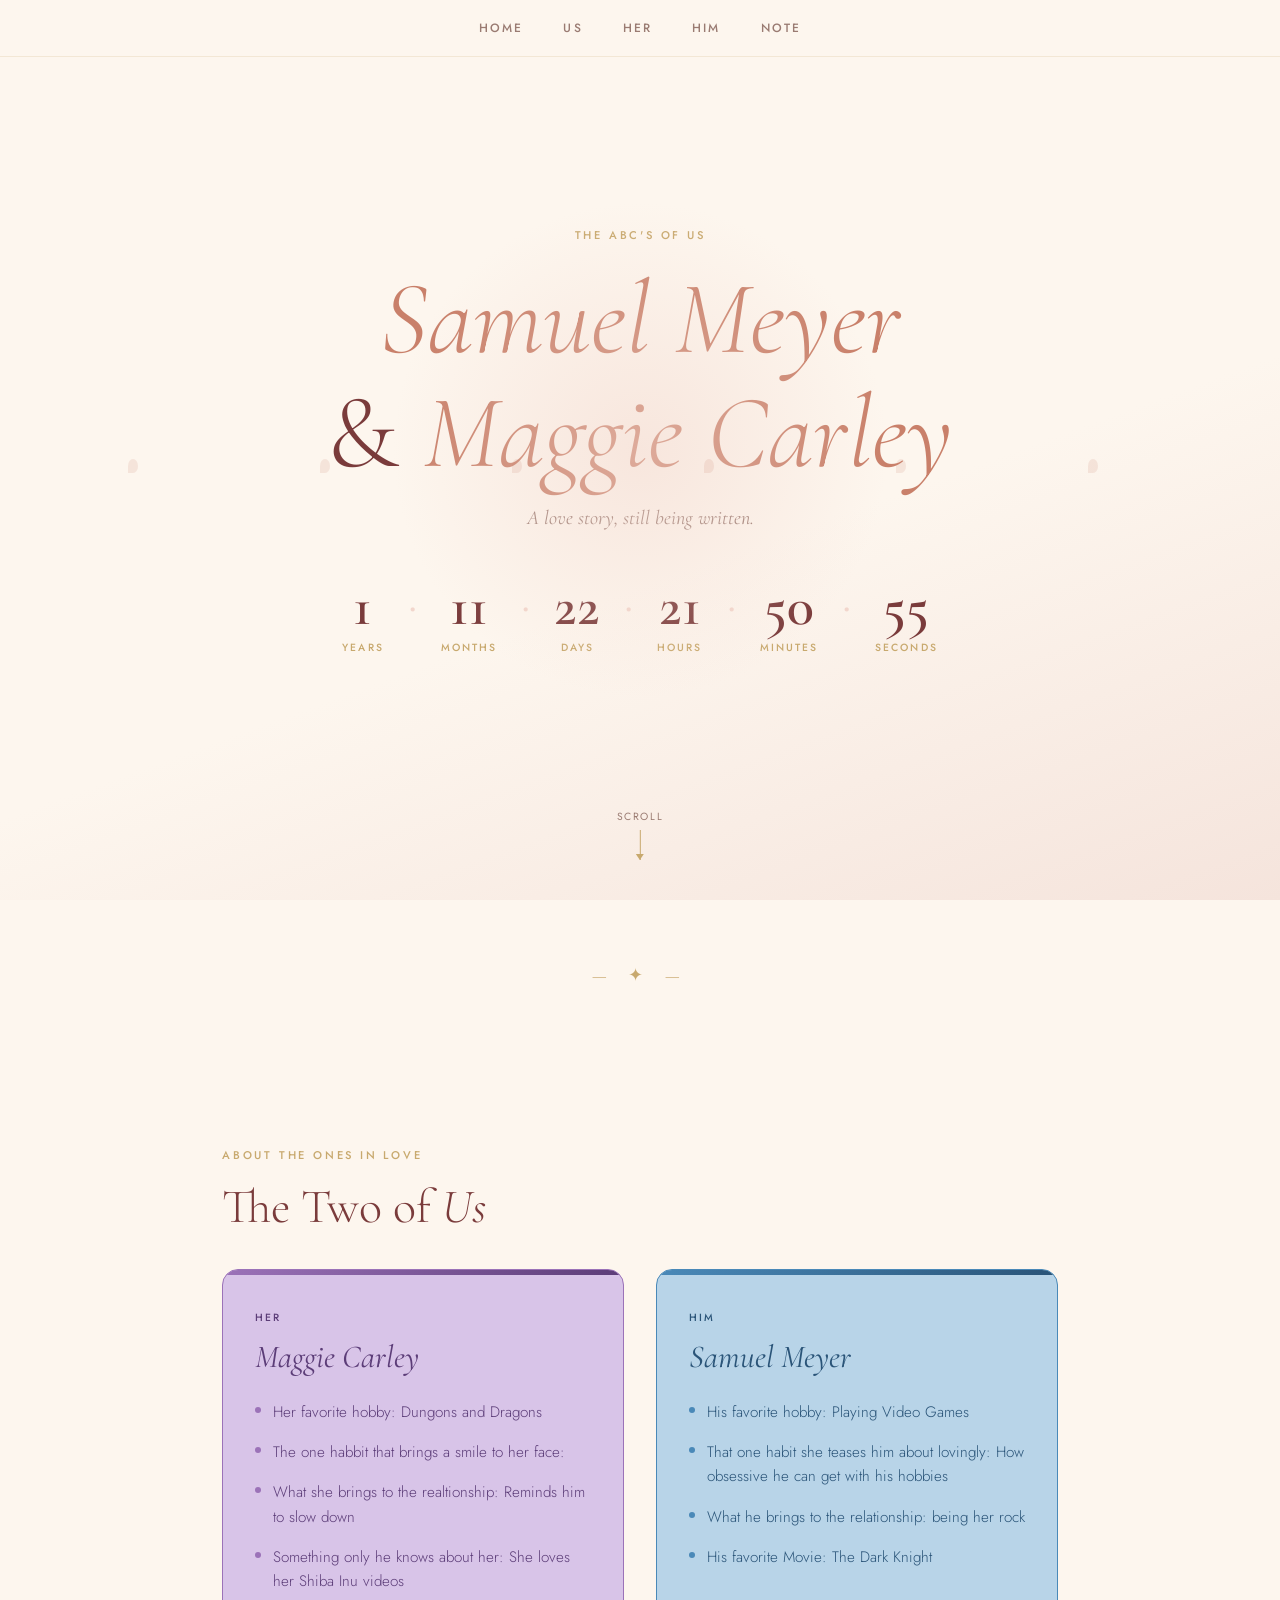
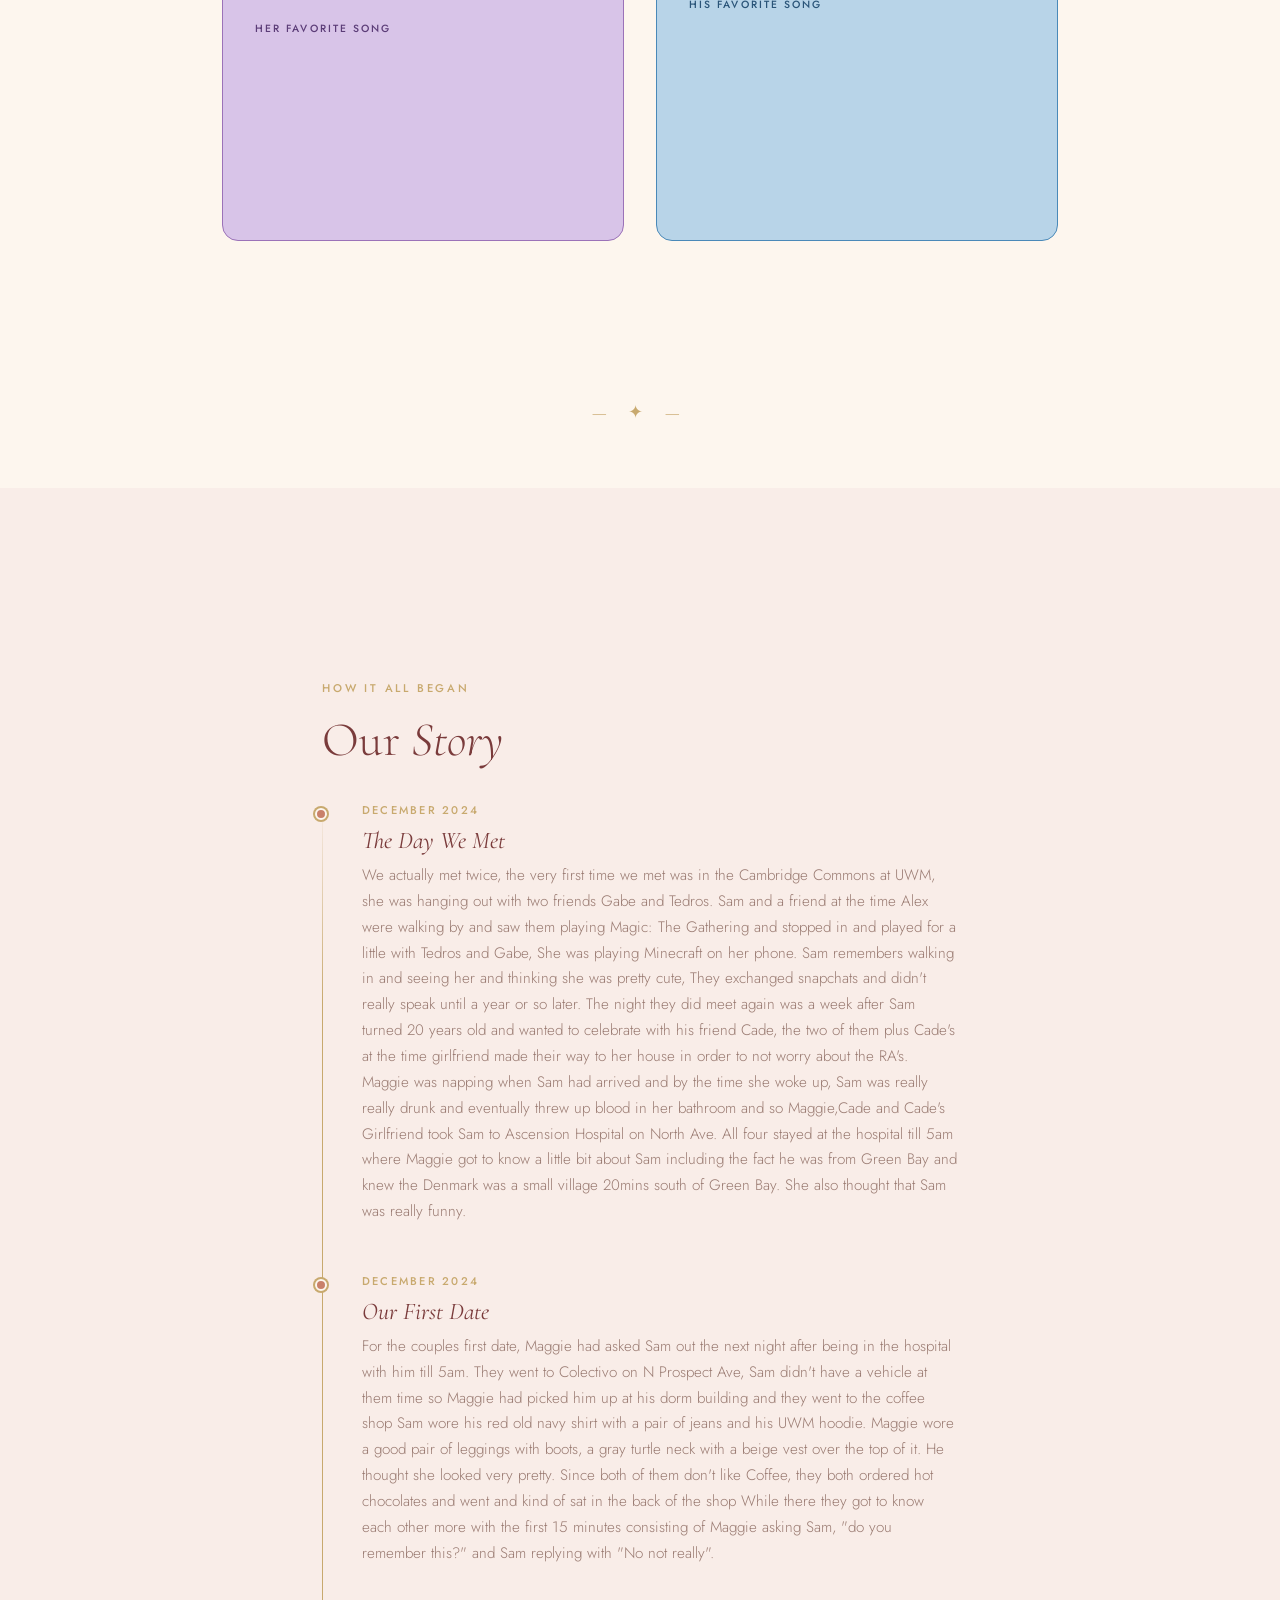
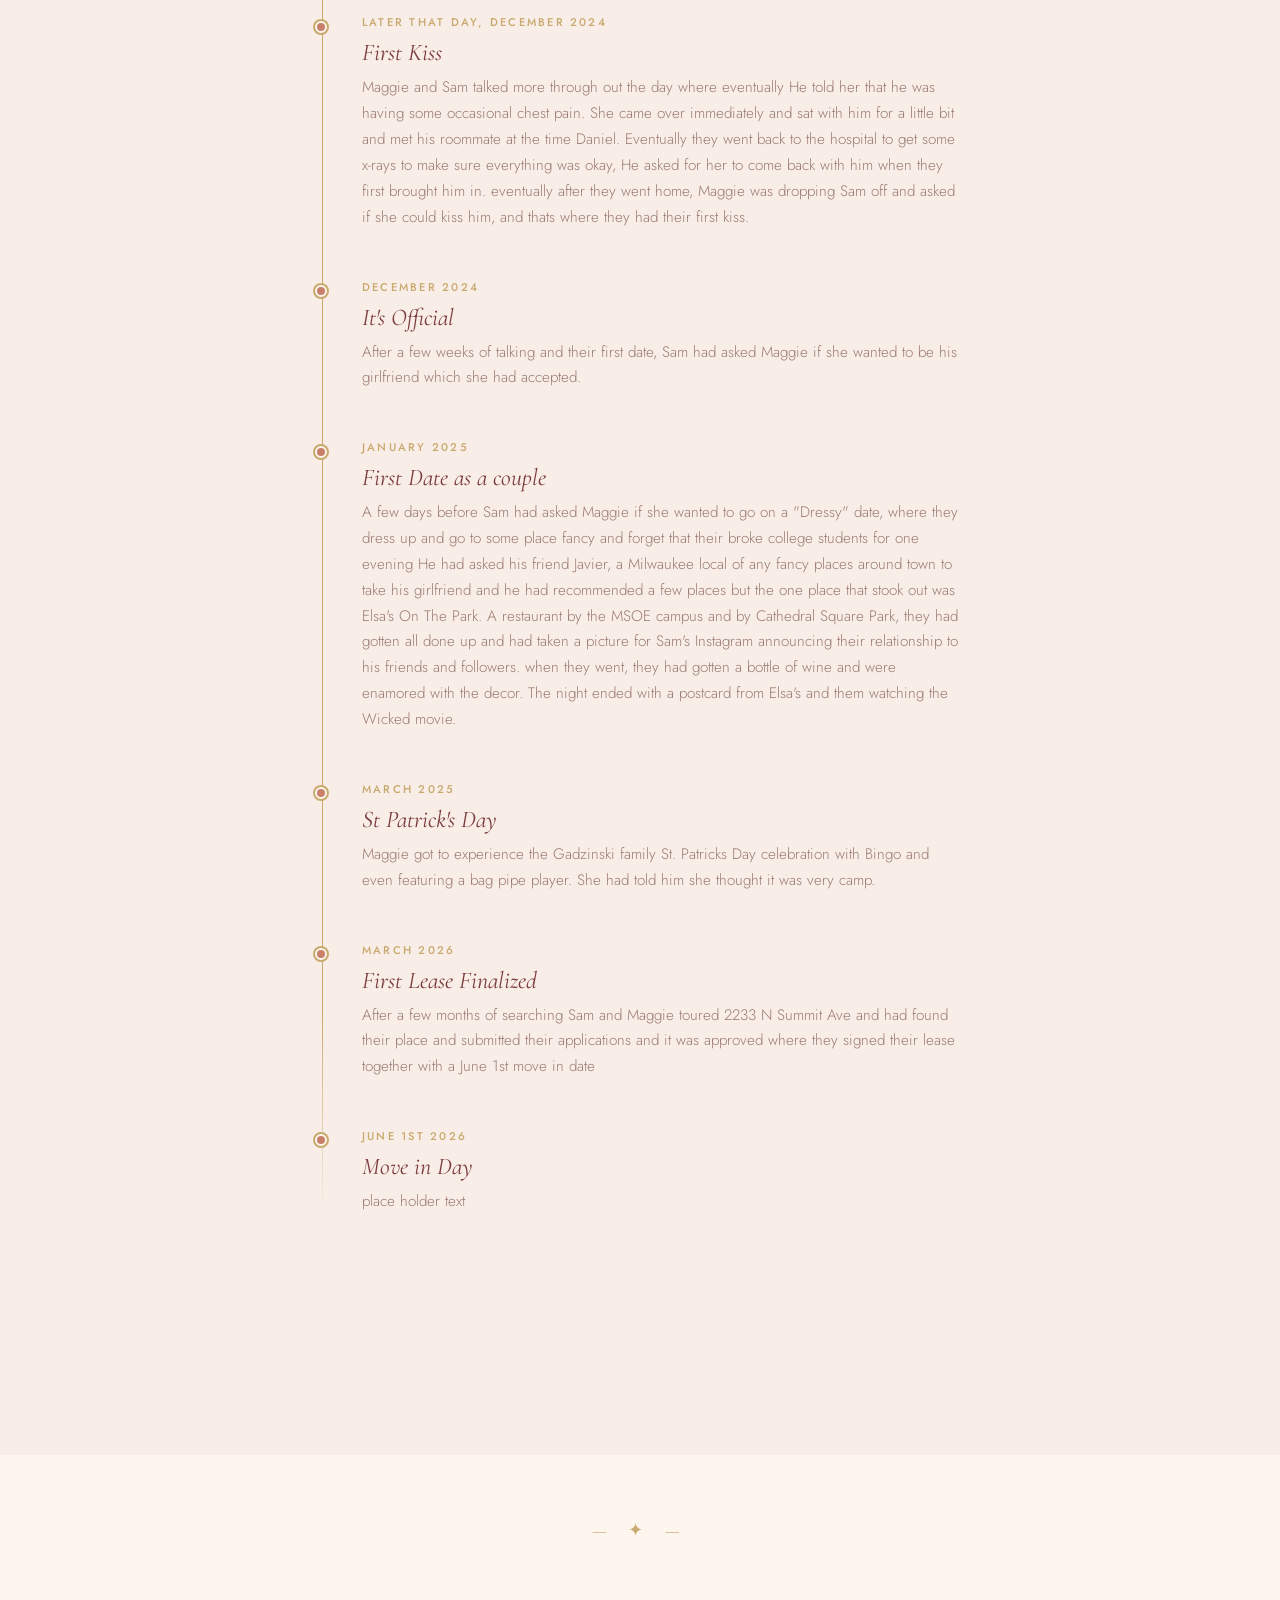
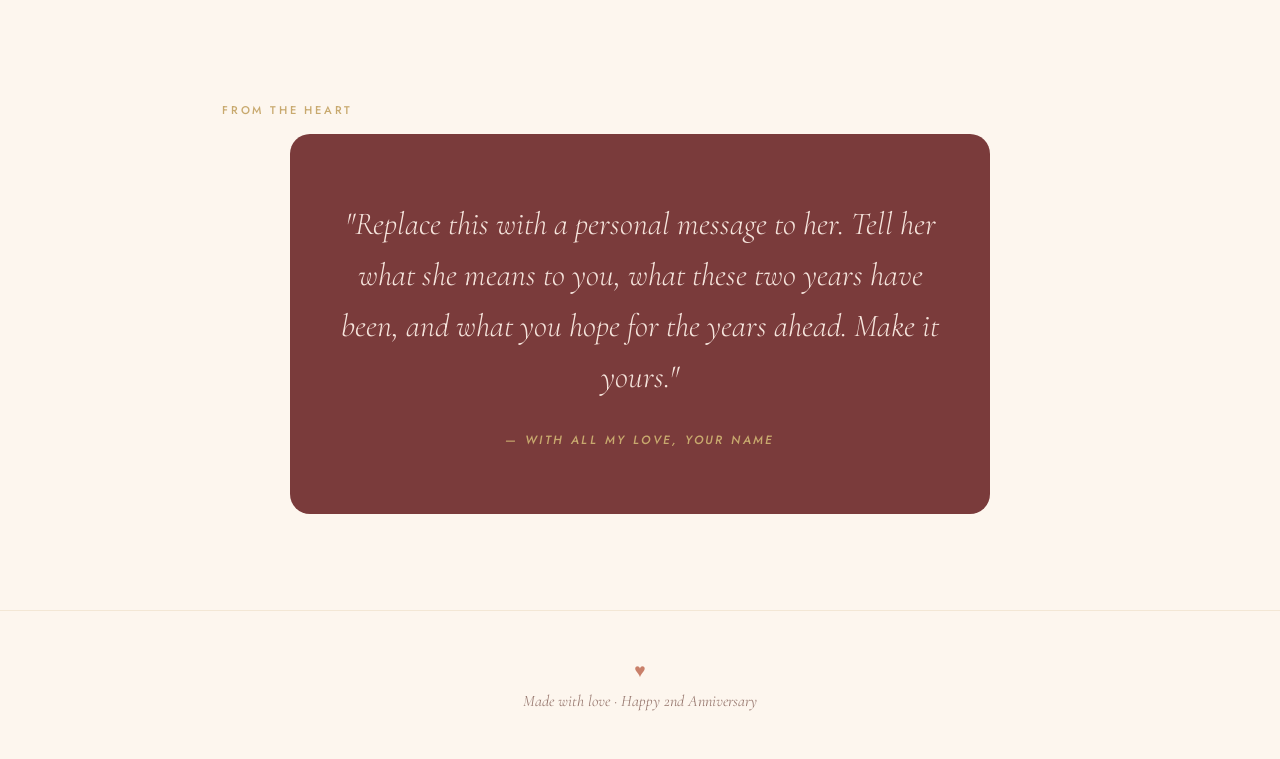
==== index.html @ ec00171c "added more detail but changed a few things" ====
<!DOCTYPE html>
<html lang="en">
    <head>
        <meta charset="UTF-8">
        <meta name="viewport" content="width=device-width, initial-scale=1.0">
        <title>Our Story</title>
        <link href="https://fonts.googleapis.com/css2?family=Cormorant+Garamond:ital,wght@0,300;0,400;0,600;1,300;1,400&family=Jost:wght@300;400;500&display=swap" rel="stylesheet">
        <link rel="stylesheet" href="anniversary.css">
    </head>
    <body>

        <nav>
            <a href="#home">Home</a>
            <a href="#us">Us</a>
            <a href="#hers">Her</a>
            <a href="#his">Him</a>
            <a href="#note">Note</a>
        </nav>


        <div class="hero" id="home">
            <div class="petal" style="left:10%; animation-duration:8s;  animation-delay:0s;"></div>
            <div class="petal" style="left:25%; animation-duration:11s; animation-delay:2s;"></div>
            <div class="petal" style="left:55%; animation-duration:9s;  animation-delay:1s;"></div>
            <div class="petal" style="left:70%; animation-duration:13s; animation-delay:4s;"></div>
            <div class="petal" style="left:85%; animation-duration:10s; animation-delay:3s;"></div>
            <div class="petal" style="left:40%; animation-duration:7s;  animation-delay:5s;"></div>

            <p class="hero-eyebrow">The ABC's of us</p>
            <h1><em>Samuel Meyer</em><br>&amp; <em>Maggie Carley</em></h1>
            <p class="hero-subtitle">A love story, still being written.</p>

            <div class="timer-wrap">
                <div class="timer-unit">
                  <span class="timer-num" id="t-years">0</span>
                  <span class="timer-label">Years</span>
                </div>
                <span class="timer-sep">·</span>
                <div class="timer-unit">
                  <span class="timer-num" id="t-months">0</span>
                  <span class="timer-label">Months</span>
                </div>
                <span class="timer-sep">·</span>
                <div class="timer-unit">
                  <span class="timer-num" id="t-days">0</span>
                  <span class="timer-label">Days</span>
                </div>
                <span class="timer-sep">·</span>
                <div class="timer-unit">
                  <span class="timer-num" id="t-hours">0</span>
                  <span class="timer-label">Hours</span>
                </div>
                <span class="timer-sep">·</span>
                <div class="timer-unit">
                  <span class="timer-num" id="t-mins">0</span>
                  <span class="timer-label">Minutes</span>
                </div>
                <span class="timer-sep">·</span>
                <div class="timer-unit">
                  <span class="timer-num" id="t-secs">0</span>
                  <span class="timer-label">Seconds</span>
                </div>
              </div>
           
              <div class="scroll-hint">
                <span>Scroll</span>
                <div class="scroll-arrow"></div>
              </div>
            </div>

            <div class="section-divider"></div>

        </div>


        <section id="about">
            <p class="section-label">About the ones in love</p>
            <h2 class="section-title">The Two of <em>Us</em></h2>
            <div class="about-grid">
 
                <div class="about-card hers">
                    <p class="card-tag">Her</p>
                    <p class="card-name">Maggie Carley</p>
                    <div class="card-fact"><div class="fact-dot"></div><p>Her favorite hobby: Dungons and Dragons </p></div>
                    <div class="card-fact"><div class="fact-dot"></div><p>The one habbit that brings a smile to her face:</p></div>
                    <div class="card-fact"><div class="fact-dot"></div><p>What she brings to the realtionship: Reminds him to slow down</p></div>
                    <div class="card-fact"><div class="fact-dot"></div><p>Something only he knows about her: She loves her Shiba Inu videos</p></div>
                    <p class="song-label">Her Favorite Song</p>
                    <div class="song-embed">
                      <iframe
                        allow="autoplay *; encrypted-media *; fullscreen *; clipboard-write"
                        frameborder="0"
                        height="152"
                        sandbox="allow-forms allow-popups allow-same-origin allow-scripts allow-storage-access-by-user-activation allow-top-navigation-by-user-activation"
                        src="https://embed.music.apple.com/us/song/cowboy-take-me-away/309893741">
                      </iframe>
                    </div>
                  </div>
             
                  <div class="about-card his">
                    <p class="card-tag">Him</p>
                    <p class="card-name">Samuel Meyer</p>
                    <div class="card-fact"><div class="fact-dot"></div><p>His favorite hobby: Playing Video Games</p></div>
                    <div class="card-fact"><div class="fact-dot"></div><p>That one habit she teases him about lovingly: How obsessive he can get with his hobbies</p></div>
                    <div class="card-fact"><div class="fact-dot"></div><p>What he brings to the relationship: being her rock</p></div>
                    <div class="card-fact"><div class="fact-dot"></div><p>His favorite Movie: The Dark Knight</p></div>
                    <p class="song-label">His Favorite Song</p>
                    <div class="song-embed">
                      <iframe
                        allow="autoplay *; encrypted-media *; fullscreen *; clipboard-write"
                        frameborder="0"
                        height="152"
                        sandbox="allow-forms allow-popups allow-same-origin allow-scripts allow-storage-access-by-user-activation allow-top-navigation-by-user-activation"
                        src="https://embed.music.apple.com/us/album/apple-pie/1440892377?i=1456177240&theme=auto">
                      </iframe>
                    </div>
                  </div>
        </section>

        <div class="section-divider"></div>


        <div class="alt-bg" id="us">
            <section style="max-width:700px;">
              <p class="section-label">How it all began</p>
              <h2 class="section-title">Our <em>Story</em></h2>
         
              <div class="timeline">
         
                <div class="timeline-item">
                  <div class="timeline-dot"></div>
                  <p class="timeline-date">December 2024</p>
                  <h3 class="timeline-heading">The Day We Met</h3>
                  <p class="timeline-body">We actually met twice, the very first time we met was in the Cambridge Commons at UWM, she was hanging out with two friends Gabe and Tedros. Sam and a friend at the time Alex
                    were walking by and saw them playing Magic: The Gathering and stopped in and played for a little with Tedros and Gabe, She was playing Minecraft on her phone. Sam remembers walking in and seeing her and thinking she was pretty cute,
                    They exchanged snapchats and didn't really speak until a year or so later. The night they did meet again was a week after Sam turned 20 years old and wanted to celebrate with his friend Cade, the two of them plus Cade's at the time girlfriend
                    made their way to her house in order to not worry about the RA's. Maggie was napping when Sam had arrived and by the time she woke up, Sam was really really drunk and eventually threw up blood in her bathroom and so Maggie,Cade and Cade's Girlfriend 
                    took Sam to Ascension Hospital on North Ave. All four stayed at the hospital till 5am where Maggie got to know a little bit about Sam including the fact he was from Green Bay and knew the Denmark was a small village 20mins south of Green Bay. She also thought 
                    that Sam was really funny.
                  </p>
                </div>
         
                <div class="timeline-item">
                  <div class="timeline-dot"></div>
                  <p class="timeline-date">December 2024</p>
                  <h3 class="timeline-heading">Our First Date</h3>
                  <p class="timeline-body">For the couples first date, Maggie had asked Sam out the next night after being in the hospital with him till 5am. They went to Colectivo on N Prospect Ave, Sam didn't have a vehicle at them time so Maggie had picked him up at his dorm building and they went to the coffee shop
                    Sam wore his red old navy shirt with a pair of jeans and his UWM hoodie. Maggie wore a good pair of leggings with boots, a gray turtle neck with a beige vest over the top of it. He thought she looked very pretty. Since both of them don't like Coffee, they both ordered hot chocolates and went and kind of sat in the back of the shop
                    While there they got to know each other more with the first 15 minutes consisting of Maggie asking Sam, "do you remember this?" and Sam replying with "No not really". 
                  </p>
                </div>
         
                <div class="timeline-item">
                  <div class="timeline-dot"></div>
                  <p class="timeline-date">Later That Day, December 2024</p>
                  <h3 class="timeline-heading">First Kiss</h3>
                  <p class="timeline-body">Maggie and Sam talked more through out the day where eventually He told her that he was having some occasional chest pain. She came over immediately and sat with him for a little bit and met his roommate at the time Daniel. Eventually they went back to the hospital to get some x-rays to make sure everything was okay, He asked for her to come back with him when they first brought him in.
                    eventually after they went home, Maggie was dropping Sam off and asked if she could kiss him, and thats where they had their first kiss.
                  </p>
                </div>
         
                <div class="timeline-item">
                  <div class="timeline-dot"></div>
                  <p class="timeline-date">December 2024</p>
                  <h3 class="timeline-heading">It's Official</h3>
                  <p class="timeline-body">After a few weeks of talking and their first date, Sam had asked Maggie if she wanted to be his girlfriend which she had accepted. </p>
                </div>
         
                <div class="timeline-item">
                  <div class="timeline-dot"></div>
                  <p class="timeline-date">January 2025</p>
                  <h3 class="timeline-heading">First Date as a couple </h3>
                  <p class="timeline-body">A few days before Sam had asked Maggie if she wanted to go on a "Dressy" date, where they dress up and go to some place fancy and forget that their broke college students for one evening
                    He had asked his friend Javier, a Milwaukee local of any fancy places around town to take his girlfriend and he had recommended a few places but the one place that stook out was Elsa's On The Park.  A restaurant by the MSOE campus and by Cathedral Square Park, they had gotten all done up and had taken a picture for Sam's Instagram announcing their relationship to his friends and followers.
                    when they went, they had gotten a bottle of wine and were enamored with the decor. The night ended with a postcard from Elsa's and them watching the Wicked movie.
                  </p>
                </div>

                <div class="timeline-item">
                    <div class="timeline-dot"></div>
                    <p class="timeline-date">March 2025</p>
                    <h3 class="timeline-heading">St Patrick's Day</h3>
                    <p class="timeline-body">Maggie got to experience the Gadzinski family St. Patricks Day celebration with Bingo and even featuring a bag pipe player. She had told him she thought it was very camp.</p>
                </div>

                <div class="timeline-item">
                    <div class="timeline-dot"></div>
                    <p class="timeline-date">March 2026</p>
                    <h3 class="timeline-heading">First Lease Finalized</h3>
                    <p class="timeline-body">After a few months of searching Sam and Maggie toured 2233 N Summit Ave and had found their place and submitted their applications and it was approved where they signed their lease together with a June 1st move in date</p>
                </div>

                <div class="timeline-item">
                    <div class="timeline-dot"></div>
                    <p class="timeline-date">June 1st 2026</p>
                    <h3 class="timeline-heading">Move in Day </h3>
                    <p class="timeline-body">place holder text</p>
                  </div>
         
              </div>
            </section>
          </div>
         
          <div class="section-divider"></div>

          <section id="note" class="love-note-section">
            <p class="section-label center">From the heart</p>
            <div class="love-note">
              <blockquote>
                "Replace this with a personal message to her. Tell her what she means to you, what these two years have been, and what you hope for the years ahead. Make it yours."
              </blockquote>
              <cite>— With all my love, Your Name</cite>
            </div>
          </section>
         
          <footer>
            <p class="hearts">♥</p>
            <p>Made with love · Happy 2nd Anniversary</p>
          </footer>
         
          <script src="anniversary.js"></script>

    </body>
</html>
---- anniversary.css ----
*, *::before, *::after { margin: 0; padding: 0; box-sizing: border-box; }

:root {
  --cream: #fdf6ee;
  --blush: #f2d6cc;
  --rose: #c9806a;
  --burgundy: #7a3b3b;
  --warm-brown: #3d2b1f;
  --gold: #c8a96e;
  --light-rose: #f9ede8;
  --muted: #9a7b72;

  /* =============================================
     FAVORITE COLORS — change these to customize!
     ============================================= */
  --her-color-light: #d8c4e8;   /* Her favorite color (light tint) */
  --her-color-mid:   #9b72b8;   /* Her favorite color (mid tone)   */
  --her-color-dark:  #5c3d78;   /* Her favorite color (dark shade)  */

  --his-color-light: #b8d4e8;   /* His favorite color (light tint) */
  --his-color-mid:   #4a89b8;   /* His favorite color (mid tone)   */
  --his-color-dark:  #2a5478;   /* His favorite color (dark shade)  */
}

html { scroll-behavior: smooth; }

body {
  font-family: 'Jost', sans-serif;
  background: var(--cream);
  color: var(--warm-brown);
  overflow-x: hidden;
}

/* =============================================
   NAV
   ============================================= */
nav {
  position: fixed;
  top: 0; left: 0; right: 0;
  z-index: 100;
  display: flex;
  justify-content: center;
  gap: 2.5rem;
  padding: 1.2rem 2rem;
  background: rgba(253,246,238,0.88);
  backdrop-filter: blur(8px);
  border-bottom: 1px solid rgba(200,169,110,0.2);
}

nav a {
  font-family: 'Jost', sans-serif;
  font-size: 0.75rem;
  font-weight: 500;
  letter-spacing: 0.18em;
  text-transform: uppercase;
  color: var(--muted);
  text-decoration: none;
  transition: color 0.3s;
}

nav a:hover { color: var(--rose); }

/* =============================================
   HERO
   ============================================= */
.hero {
  min-height: 100vh;
  display: flex;
  flex-direction: column;
  align-items: center;
  justify-content: center;
  text-align: center;
  padding: 6rem 2rem 4rem;
  position: relative;
  background: linear-gradient(160deg, #fdf6ee 60%, #f5e4dc 100%);
  overflow: hidden;
}

.hero::before {
  content: '';
  position: absolute;
  width: 500px; height: 500px;
  border-radius: 50%;
  background: radial-gradient(circle, rgba(242,214,204,0.5) 0%, transparent 70%);
  top: 50%; left: 50%;
  transform: translate(-50%, -50%);
  pointer-events: none;
}

.petal {
  position: absolute;
  width: 10px; height: 14px;
  border-radius: 50% 50% 50% 0;
  background: rgba(201,128,106,0.15);
  pointer-events: none;
  animation: fall linear infinite;
}

@keyframes fall {
  0%   { transform: translateY(-60px) rotate(0deg);   opacity: 0.7; }
  100% { transform: translateY(110vh) rotate(360deg); opacity: 0;   }
}

.hero-eyebrow {
  font-family: 'Jost', sans-serif;
  font-size: 0.7rem;
  font-weight: 500;
  letter-spacing: 0.25em;
  text-transform: uppercase;
  color: var(--gold);
  margin-bottom: 1.2rem;
}

.hero h1 {
  font-family: 'Cormorant Garamond', serif;
  font-size: clamp(3.5rem, 9vw, 6.5rem);
  font-weight: 300;
  line-height: 1.1;
  color: var(--burgundy);
  margin-bottom: 1rem;
}

.hero h1 em {
  font-style: italic;
  font-weight: 300;
  color: var(--rose);
}

.hero-subtitle {
  font-family: 'Cormorant Garamond', serif;
  font-size: 1.25rem;
  font-weight: 400;
  font-style: italic;
  color: var(--muted);
  margin-bottom: 3rem;
}

/* =============================================
   TIMER
   ============================================= */
.timer-wrap {
  display: flex;
  gap: 1.5rem;
  flex-wrap: wrap;
  justify-content: center;
  margin-bottom: 3rem;
}

.timer-unit { text-align: center; }

.timer-num {
  font-family: 'Cormorant Garamond', serif;
  font-size: clamp(2.5rem, 5vw, 3.5rem);
  font-weight: 600;
  color: var(--burgundy);
  display: block;
  line-height: 1;
}

.timer-label {
  font-size: 0.65rem;
  font-weight: 500;
  letter-spacing: 0.2em;
  text-transform: uppercase;
  color: var(--gold);
  margin-top: 0.3rem;
}

.timer-sep {
  font-family: 'Cormorant Garamond', serif;
  font-size: 3rem;
  color: var(--blush);
  align-self: flex-start;
  padding-top: 0.1rem;
  line-height: 1;
}

/* =============================================
   SCROLL HINT
   ============================================= */
.scroll-hint {
  position: absolute;
  bottom: 2.5rem;
  left: 50%;
  transform: translateX(-50%);
  display: flex;
  flex-direction: column;
  align-items: center;
  gap: 0.4rem;
  color: var(--muted);
  font-size: 0.65rem;
  letter-spacing: 0.15em;
  text-transform: uppercase;
  animation: bounce 2s infinite;
}

.scroll-arrow {
  width: 1px; height: 30px;
  background: var(--gold);
  position: relative;
}

.scroll-arrow::after {
  content: '';
  position: absolute;
  bottom: 0; left: -4px;
  border-left: 4px solid transparent;
  border-right: 4px solid transparent;
  border-top: 6px solid var(--gold);
}

@keyframes bounce {
  0%, 100% { transform: translateX(-50%) translateY(0); }
  50%       { transform: translateX(-50%) translateY(6px); }
}

/* =============================================
   SECTIONS
   ============================================= */
section {
  padding: 6rem 2rem;
  max-width: 900px;
  margin: 0 auto;
}

.section-divider {
  text-align: center;
  padding: 4rem 2rem;
}

.section-divider::before {
  content: '— ✦ —';
  font-family: 'Cormorant Garamond', serif;
  color: var(--gold);
  font-size: 1.1rem;
  letter-spacing: 0.5em;
}

.section-label {
  font-size: 0.7rem;
  font-weight: 500;
  letter-spacing: 0.25em;
  text-transform: uppercase;
  color: var(--gold);
  margin-bottom: 1rem;
}

.section-title {
  font-family: 'Cormorant Garamond', serif;
  font-size: clamp(2rem, 5vw, 3rem);
  font-weight: 300;
  color: var(--burgundy);
  margin-bottom: 2rem;
  line-height: 1.2;
}

.section-title em { font-style: italic; }

/* =============================================
   ABOUT CARDS
   ============================================= */
.about-grid {
  display: grid;
  grid-template-columns: 1fr 1fr;
  gap: 2rem;
}

@media (max-width: 640px) {
  .about-grid { grid-template-columns: 1fr; }
}

.about-card {
  background: #fff;
  border-radius: 16px;
  padding: 2.5rem 2rem;
  position: relative;
  overflow: hidden;
}

.about-card::before {
  content: '';
  position: absolute;
  top: 0; left: 0; right: 0;
  height: 5px;
}

/* Her card */
.about-card.hers {
  background: var(--her-color-light);
  border: 1px solid var(--her-color-mid);
}
.about-card.hers::before  { background: linear-gradient(90deg, var(--her-color-mid), var(--her-color-dark)); }
.about-card.hers .card-tag  { color: var(--her-color-dark); }
.about-card.hers .card-name { color: var(--her-color-dark); }
.about-card.hers .fact-dot  { background: var(--her-color-mid); }
.about-card.hers .card-fact p { color: var(--her-color-dark); }

/* His card */
.about-card.his {
  background: var(--his-color-light);
  border: 1px solid var(--his-color-mid);
}
.about-card.his::before   { background: linear-gradient(90deg, var(--his-color-mid), var(--his-color-dark)); }
.about-card.his .card-tag  { color: var(--his-color-dark); }
.about-card.his .card-name { color: var(--his-color-dark); }
.about-card.his .fact-dot  { background: var(--his-color-mid); }
.about-card.his .card-fact p { color: var(--his-color-dark); }

.card-tag {
  font-size: 0.65rem;
  font-weight: 500;
  letter-spacing: 0.2em;
  text-transform: uppercase;
  margin-bottom: 0.75rem;
}

.card-name {
  font-family: 'Cormorant Garamond', serif;
  font-size: 2rem;
  font-weight: 400;
  font-style: italic;
  margin-bottom: 1.5rem;
}

.card-fact {
  display: flex;
  align-items: flex-start;
  gap: 0.75rem;
  margin-bottom: 1rem;
}

.fact-dot {
  width: 6px; height: 6px;
  border-radius: 50%;
  flex-shrink: 0;
  margin-top: 0.45rem;
}

.card-fact p {
  font-size: 0.95rem;
  font-weight: 300;
  line-height: 1.6;
}

/* =============================================
   FAVORITE SONG EMBED
   ============================================= */
.song-label {
  font-size: 0.65rem;
  font-weight: 500;
  letter-spacing: 0.2em;
  text-transform: uppercase;
  margin-top: 1.75rem;
  margin-bottom: 0.75rem;
}

.about-card.hers .song-label { color: var(--her-color-dark); }
.about-card.his  .song-label { color: var(--his-color-dark); }

.song-embed {
  border-radius: 12px;
  overflow: hidden;
  width: 100%;
}

.song-embed iframe {
  display: block;
  width: 100%;
  border: none;
  border-radius: 12px;
}

/* =============================================
   TIMELINE
   ============================================= */
.timeline {
  position: relative;
  padding-left: 2.5rem;
}

.timeline::before {
  content: '';
  position: absolute;
  left: 0; top: 0; bottom: 0;
  width: 1px;
  background: linear-gradient(180deg, transparent, var(--gold) 10%, var(--gold) 90%, transparent);
}

.timeline-item {
  position: relative;
  margin-bottom: 3rem;
  opacity: 0;
  transform: translateX(-20px);
  transition: opacity 0.6s ease, transform 0.6s ease;
}

.timeline-item.visible {
  opacity: 1;
  transform: translateX(0);
}

.timeline-dot {
  position: absolute;
  left: -2.95rem;
  top: 0.4rem;
  width: 12px; height: 12px;
  border-radius: 50%;
  background: var(--rose);
  border: 2px solid var(--cream);
  box-shadow: 0 0 0 2px var(--gold);
}

.timeline-date {
  font-size: 0.7rem;
  font-weight: 500;
  letter-spacing: 0.2em;
  text-transform: uppercase;
  color: var(--gold);
  margin-bottom: 0.5rem;
}

.timeline-heading {
  font-family: 'Cormorant Garamond', serif;
  font-size: 1.5rem;
  font-style: italic;
  font-weight: 400;
  color: var(--burgundy);
  margin-bottom: 0.5rem;
}

.timeline-body {
  font-size: 0.95rem;
  font-weight: 300;
  color: var(--muted);
  line-height: 1.7;
}

/* =============================================
   LOVE NOTE
   ============================================= */
.love-note {
  background: var(--burgundy);
  color: var(--blush);
  border-radius: 20px;
  padding: 4rem 3rem;
  text-align: center;
  max-width: 700px;
  margin: 0 auto;
}

.love-note blockquote {
  font-family: 'Cormorant Garamond', serif;
  font-size: clamp(1.4rem, 3vw, 2rem);
  font-style: italic;
  font-weight: 300;
  line-height: 1.6;
  color: #f5e4dc;
  margin-bottom: 1.5rem;
}

.love-note cite {
  font-size: 0.75rem;
  font-weight: 500;
  letter-spacing: 0.2em;
  text-transform: uppercase;
  color: var(--gold);
}

/* =============================================
   FOOTER
   ============================================= */
footer {
  text-align: center;
  padding: 3rem 2rem;
  border-top: 1px solid rgba(200,169,110,0.2);
}

footer p {
  font-family: 'Cormorant Garamond', serif;
  font-size: 1rem;
  font-style: italic;
  color: var(--muted);
}

footer .hearts {
  font-size: 1.2rem;
  color: var(--rose);
  margin-bottom: 0.5rem;
}

/* =============================================
   ALT BACKGROUND SECTION
   ============================================= */
.alt-bg {
  background: var(--light-rose);
  padding: 6rem 0;
}
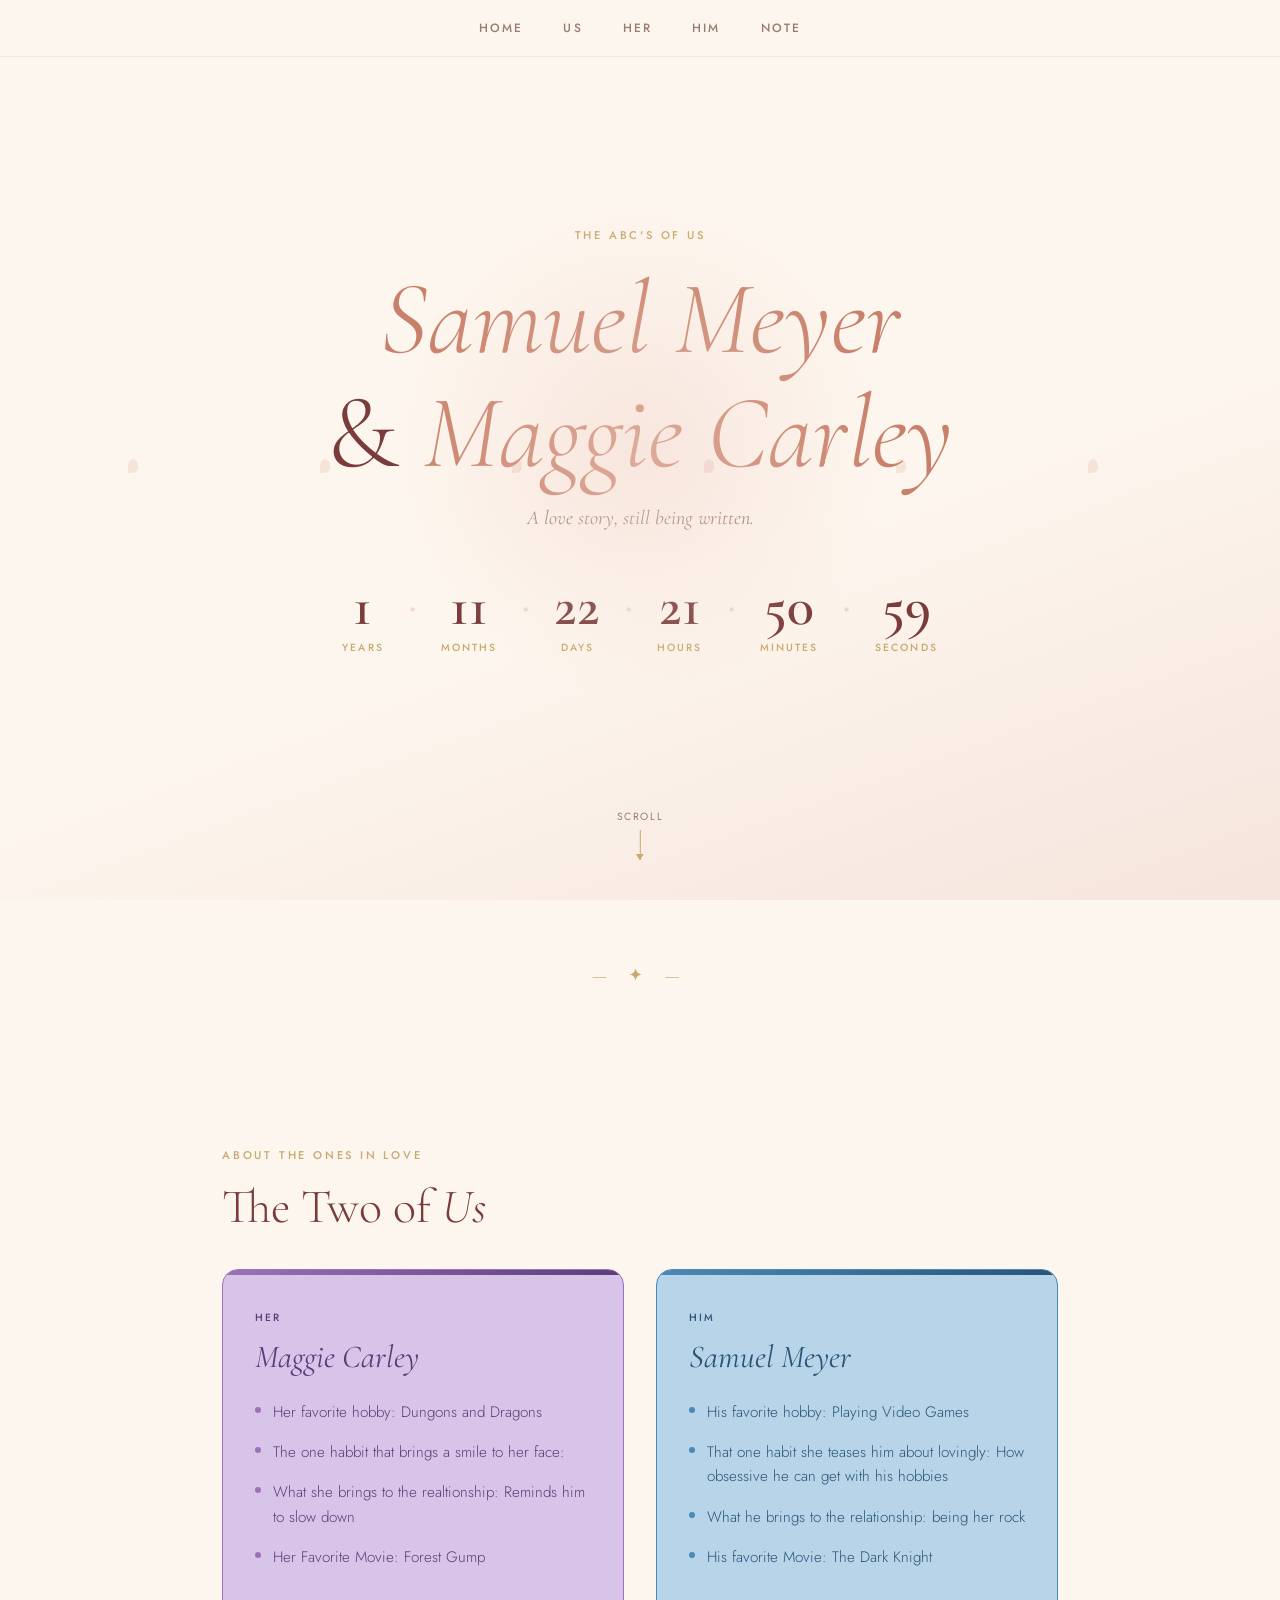
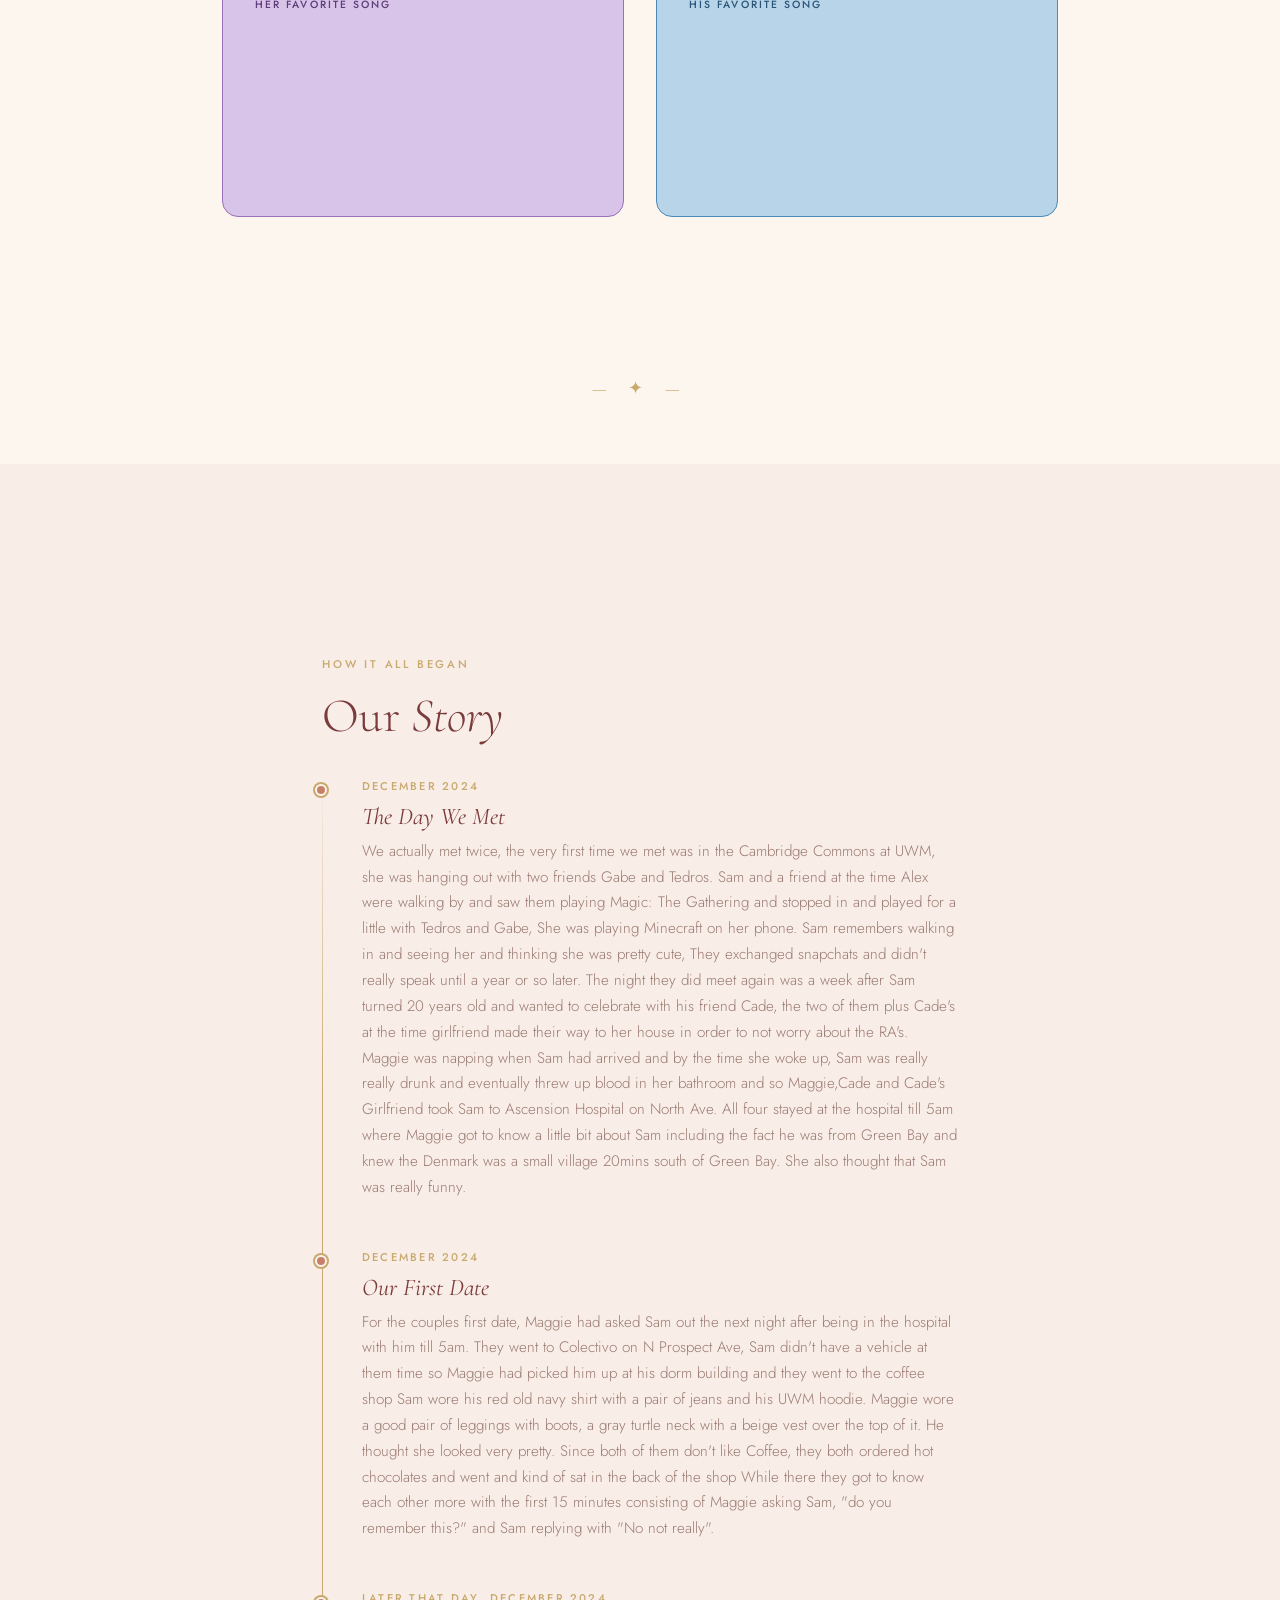
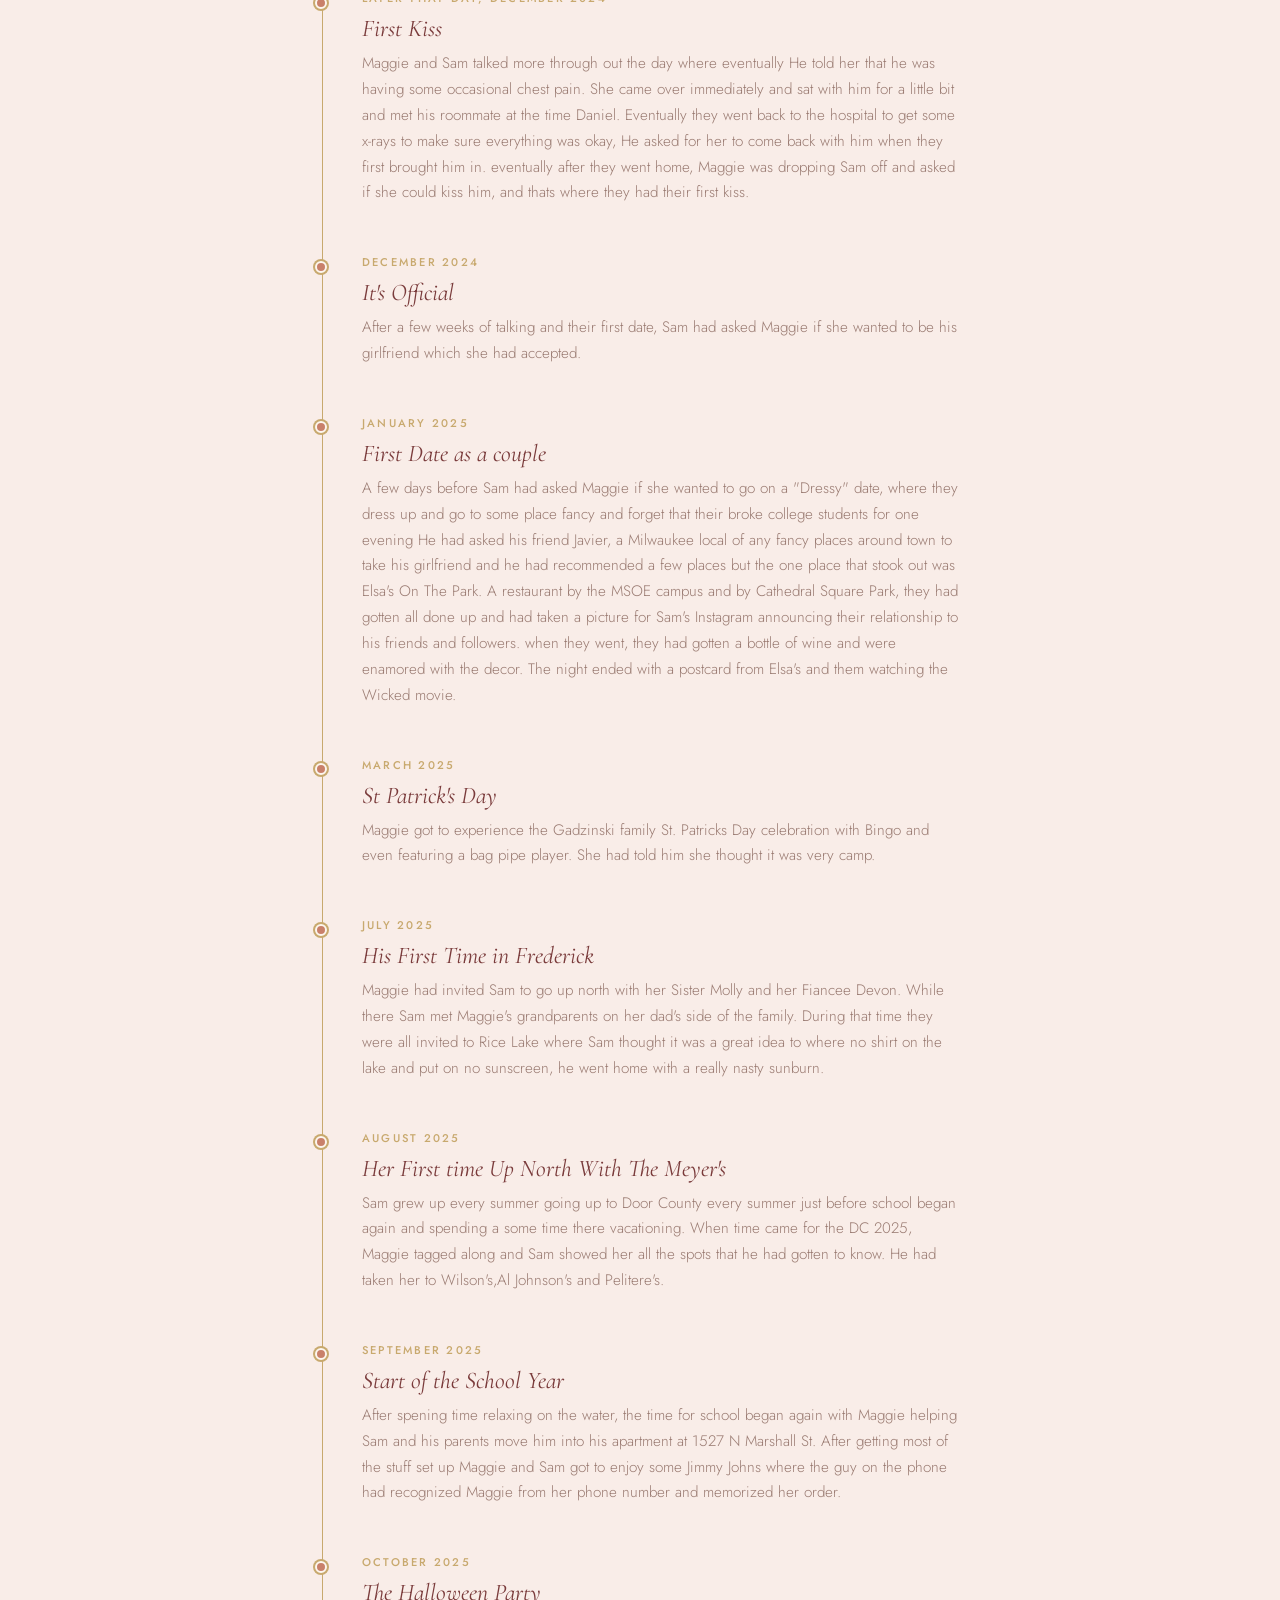
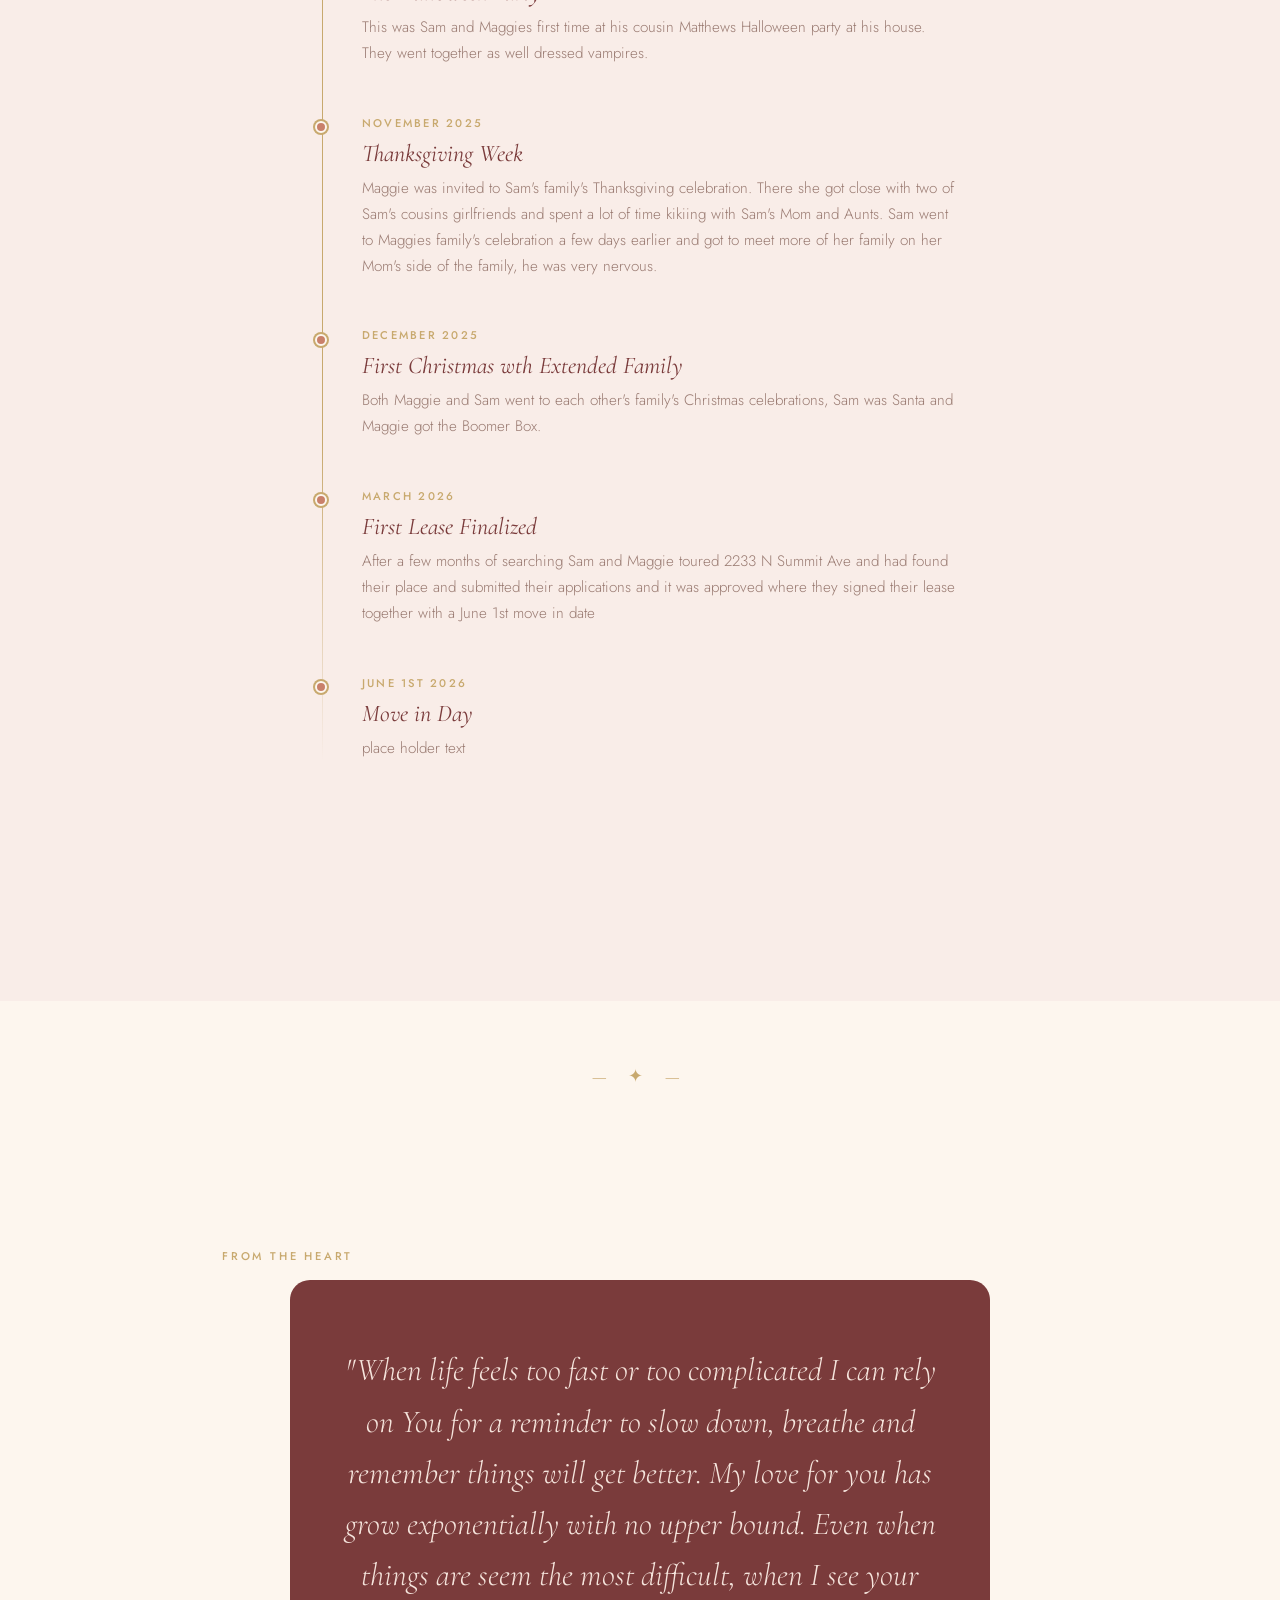
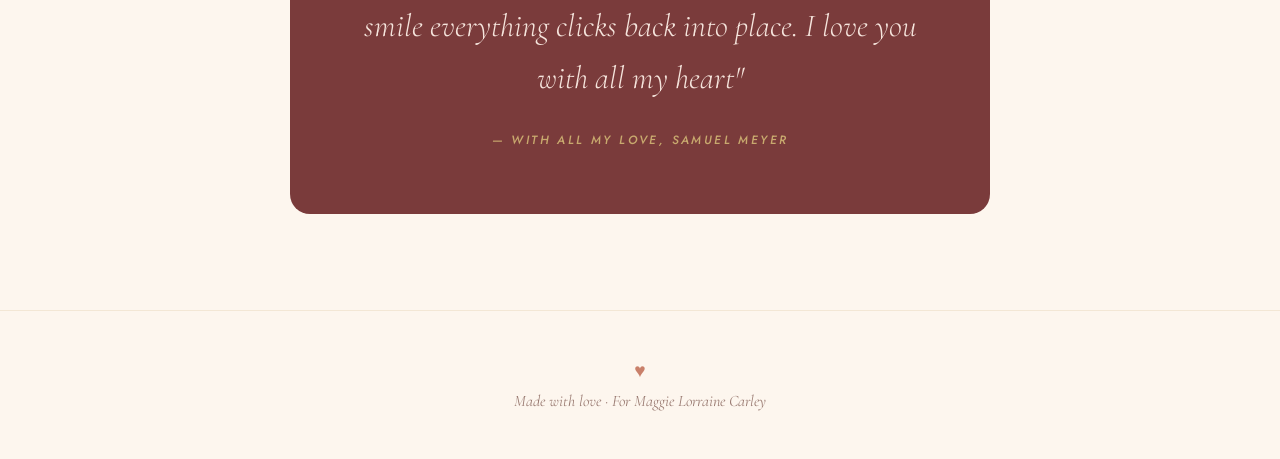
==== commit 1770fab9: "finished out most of the details" ====
--- a/index.html
+++ b/index.html
@@ -84,7 +84,7 @@
                     <div class="card-fact"><div class="fact-dot"></div><p>Her favorite hobby: Dungons and Dragons </p></div>
                     <div class="card-fact"><div class="fact-dot"></div><p>The one habbit that brings a smile to her face:</p></div>
                     <div class="card-fact"><div class="fact-dot"></div><p>What she brings to the realtionship: Reminds him to slow down</p></div>
-                    <div class="card-fact"><div class="fact-dot"></div><p>Something only he knows about her: She loves her Shiba Inu videos</p></div>
+                    <div class="card-fact"><div class="fact-dot"></div><p>Her Favorite Movie: Forest Gump</p></div>
                     <p class="song-label">Her Favorite Song</p>
                     <div class="song-embed">
                       <iframe
@@ -92,7 +92,7 @@
                         frameborder="0"
                         height="152"
                         sandbox="allow-forms allow-popups allow-same-origin allow-scripts allow-storage-access-by-user-activation allow-top-navigation-by-user-activation"
-                        src="https://embed.music.apple.com/us/song/cowboy-take-me-away/309893741">
+                        src="https://embed.music.apple.com/us/song/cowboy-take-me-away/309893741?theme=auto">
                       </iframe>
                     </div>
                   </div>
@@ -184,6 +184,48 @@
                 </div>
 
                 <div class="timeline-item">
+                  <div class="timeline-dot"></div>
+                  <p class="timeline-date">July 2025</p>
+                  <h3 class="timeline-heading">His First Time in Frederick</h3>
+                  <p class="timeline-body">Maggie had invited Sam to go up north with her Sister Molly and her Fiancee Devon. While there Sam met Maggie's grandparents on her dad's side of the family. During that time they were all invited to Rice Lake where Sam thought it was a great idea to where no shirt on the lake and put on no sunscreen, he went home with a really nasty sunburn.</p>
+                </div>
+
+                <div class="timeline-item">
+                  <div class="timeline-dot"></div>
+                  <p class="timeline-date">August 2025</p>
+                  <h3 class="timeline-heading">Her First time Up North With The Meyer's</h3>
+                  <p class="timeline-body">Sam grew up every summer going up to Door County every summer just before school began again and spending a some time there vacationing. When time came for the DC 2025, Maggie tagged along and Sam showed her all the spots that he had gotten to know. He had taken her to Wilson's,Al Johnson's and Pelitere's.</p>
+                </div>
+
+                <div class="timeline-item">
+                  <div class="timeline-dot"></div>
+                  <p class="timeline-date">September 2025</p>
+                  <h3 class="timeline-heading">Start of the School Year</h3>
+                  <p class="timeline-body">After spening time relaxing on the water, the time for school began again with Maggie helping Sam and his parents move him into his apartment at 1527 N Marshall St. After getting most of the stuff set up Maggie and Sam got to enjoy some Jimmy Johns where the guy on the phone had recognized Maggie from her phone number and memorized her order.</p>
+                </div>
+
+                <div class="timeline-item">
+                  <div class="timeline-dot"></div>
+                  <p class="timeline-date">October 2025</p>
+                  <h3 class="timeline-heading">The Halloween Party</h3>
+                  <p class="timeline-body">This was Sam and Maggies first time at his cousin Matthews Halloween party at his house. They went together as well dressed vampires.</p>
+                </div>
+
+                <div class="timeline-item">
+                  <div class="timeline-dot"></div>
+                  <p class="timeline-date">November 2025</p>
+                  <h3 class="timeline-heading">Thanksgiving Week</h3>
+                  <p class="timeline-body">Maggie was invited to Sam's family's Thanksgiving celebration. There she got close with two of Sam's cousins girlfriends and spent a lot of time kikiing with Sam's Mom and Aunts. Sam went to Maggies family's celebration a few days earlier and got to meet more of her family on her Mom's side of the family, he was very nervous.</p>
+                </div>
+
+                <div class="timeline-item">
+                  <div class="timeline-dot"></div>
+                  <p class="timeline-date"> December 2025</p>
+                  <h3 class="timeline-heading">First Christmas wth Extended Family</h3>
+                  <p class="timeline-body">Both Maggie and Sam went to each other's family's Christmas celebrations, Sam was Santa and Maggie got the Boomer Box.</p>
+              </div>
+
+                <div class="timeline-item">
                     <div class="timeline-dot"></div>
                     <p class="timeline-date">March 2026</p>
                     <h3 class="timeline-heading">First Lease Finalized</h3>
@@ -207,15 +249,15 @@
             <p class="section-label center">From the heart</p>
             <div class="love-note">
               <blockquote>
-                "Replace this with a personal message to her. Tell her what she means to you, what these two years have been, and what you hope for the years ahead. Make it yours."
+                "When life feels too fast or too complicated I can rely on You for a reminder to slow down, breathe and remember things will get better. My love for you has grow exponentially with no upper bound. Even when things are seem the most difficult, when I see your smile everything clicks back into place. I love you with all my heart"
               </blockquote>
-              <cite>— With all my love, Your Name</cite>
+              <cite>— With all my love, Samuel Meyer</cite>
             </div>
           </section>
          
           <footer>
             <p class="hearts">♥</p>
-            <p>Made with love · Happy 2nd Anniversary</p>
+            <p>Made with love · For Maggie Lorraine Carley </p>
           </footer>
          
           <script src="anniversary.js"></script>
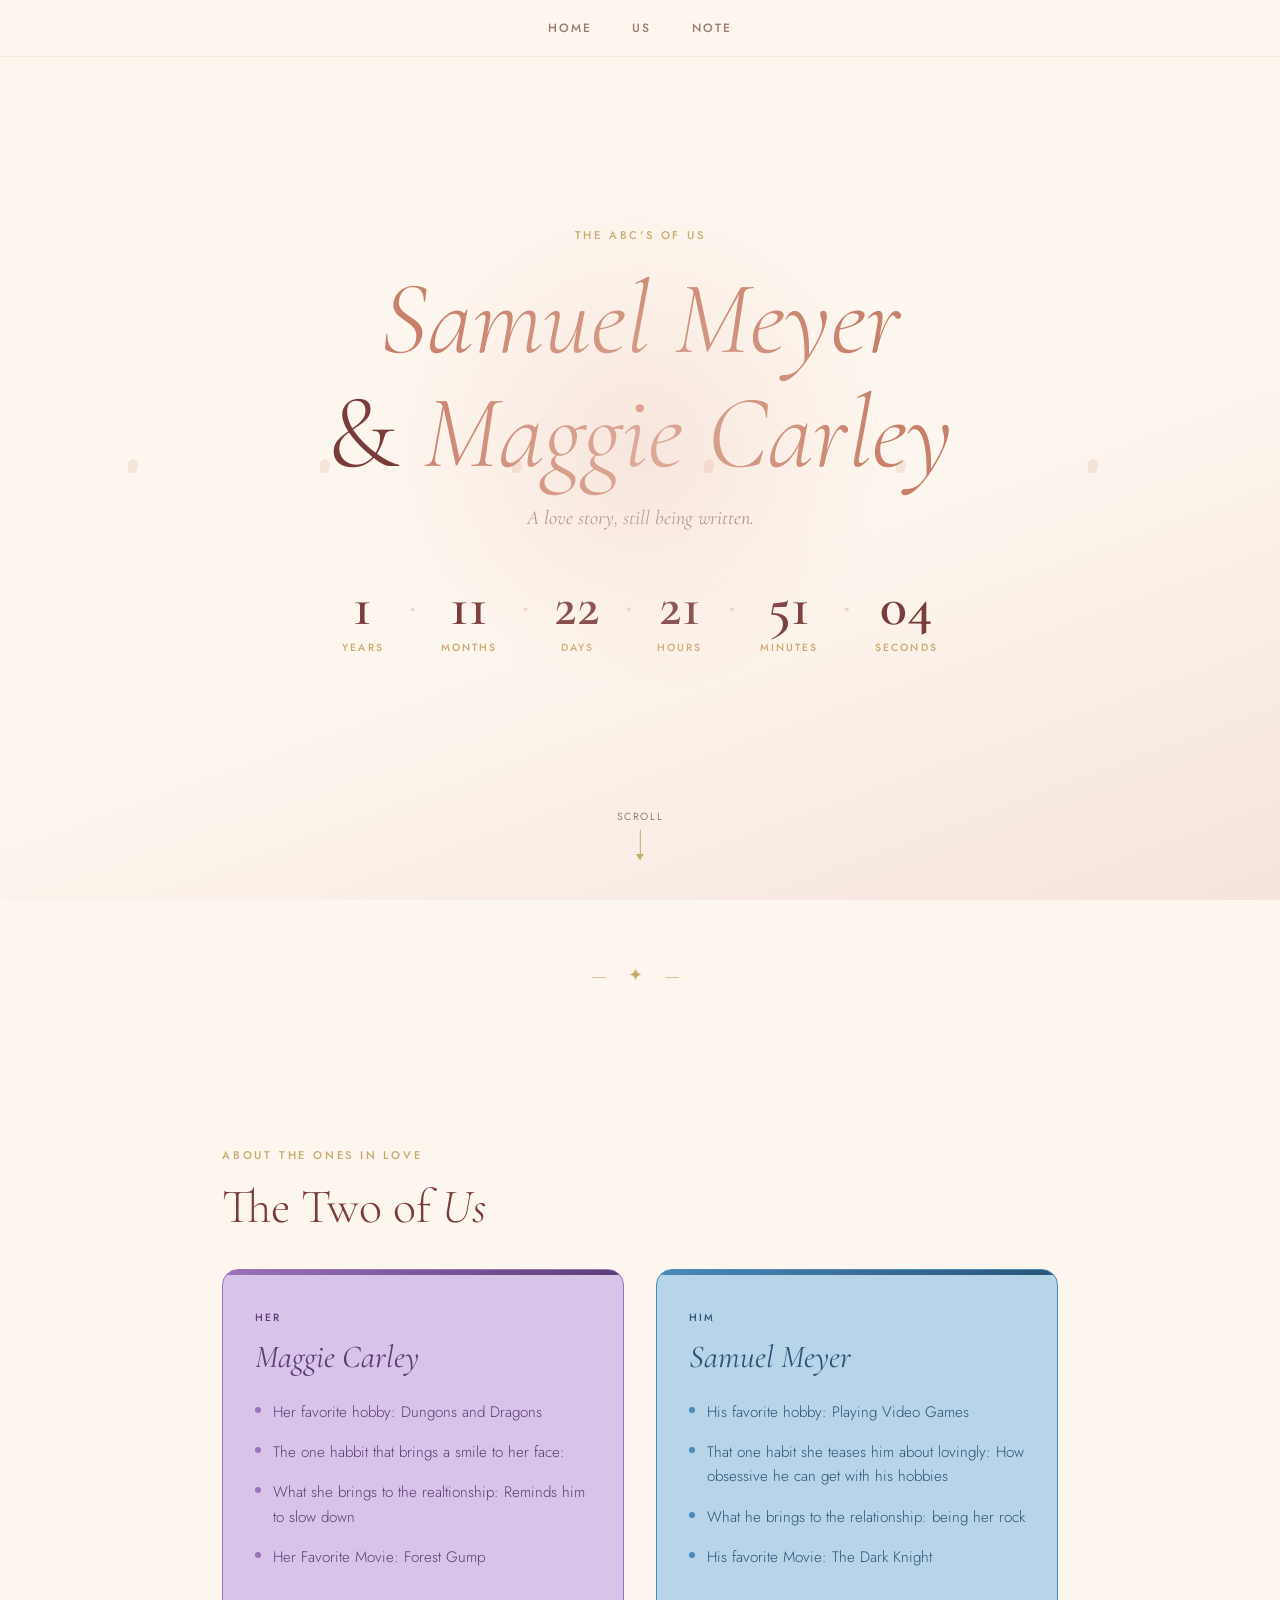
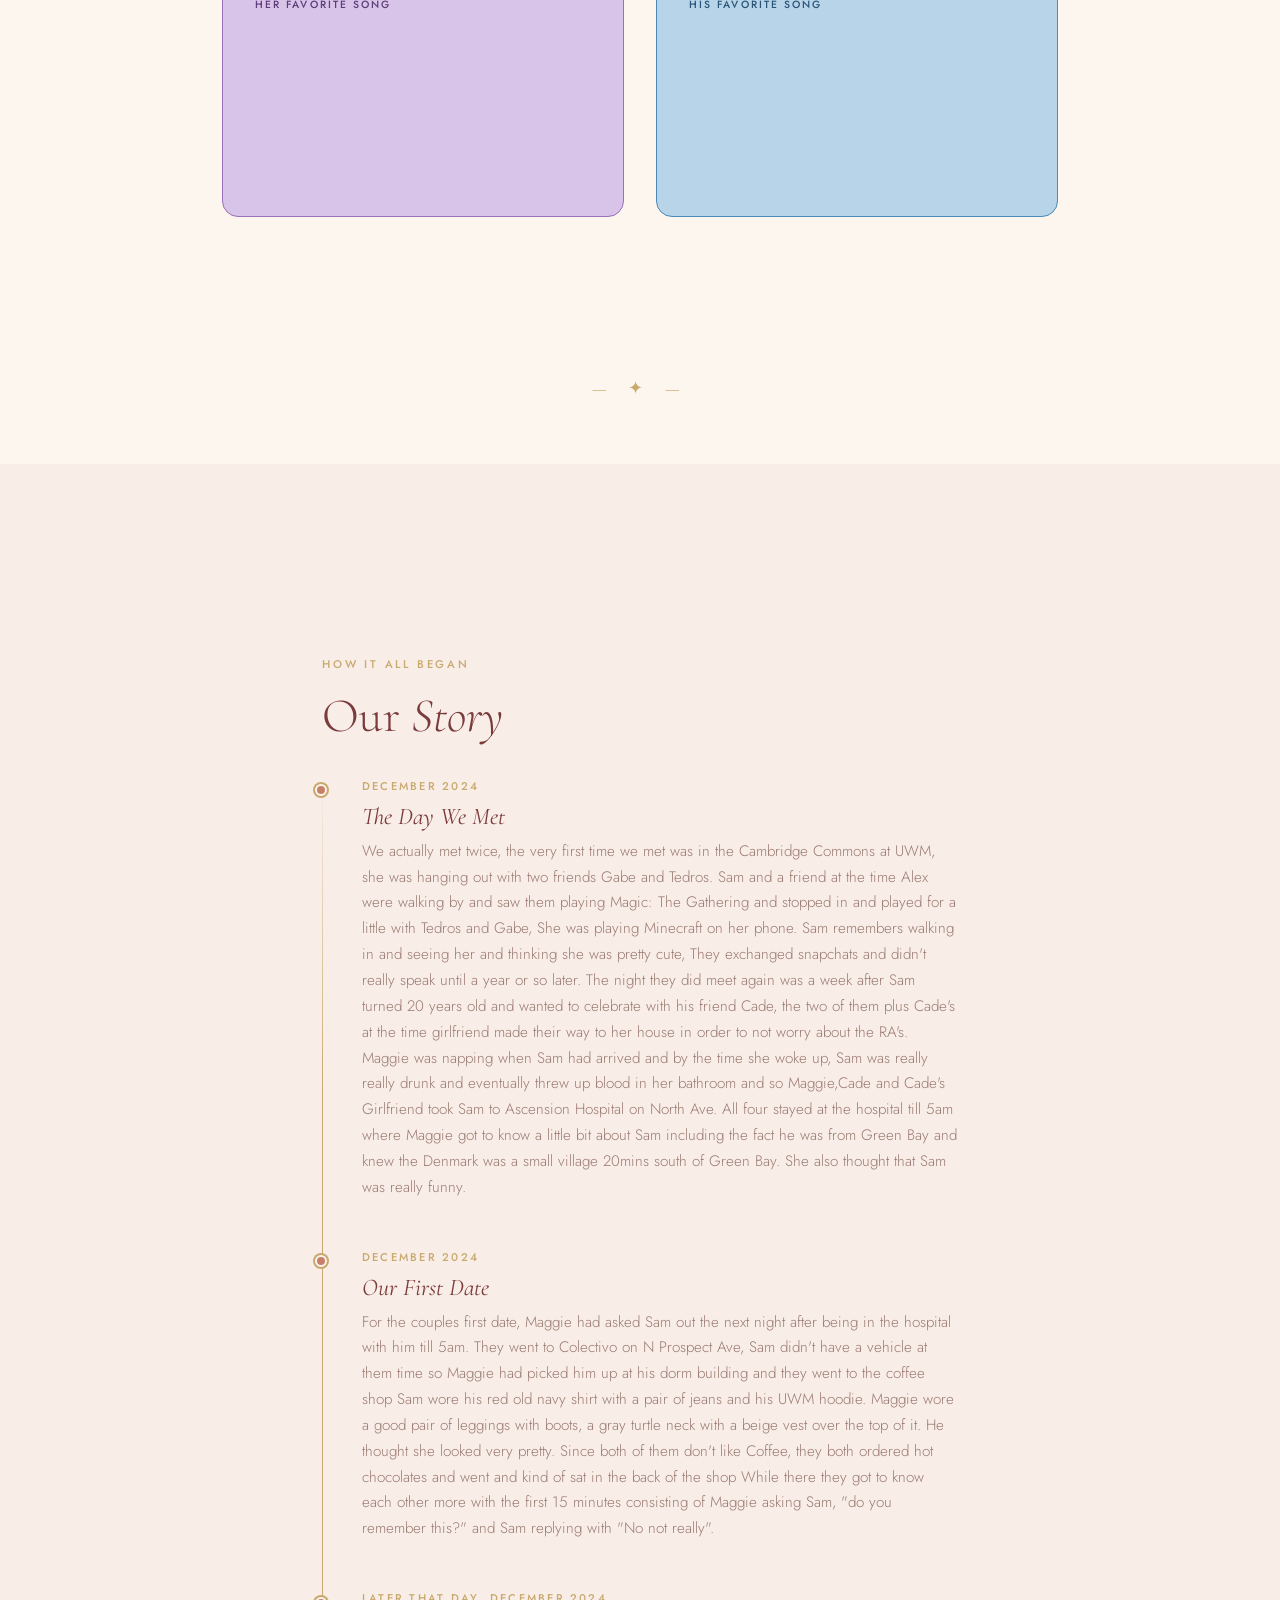
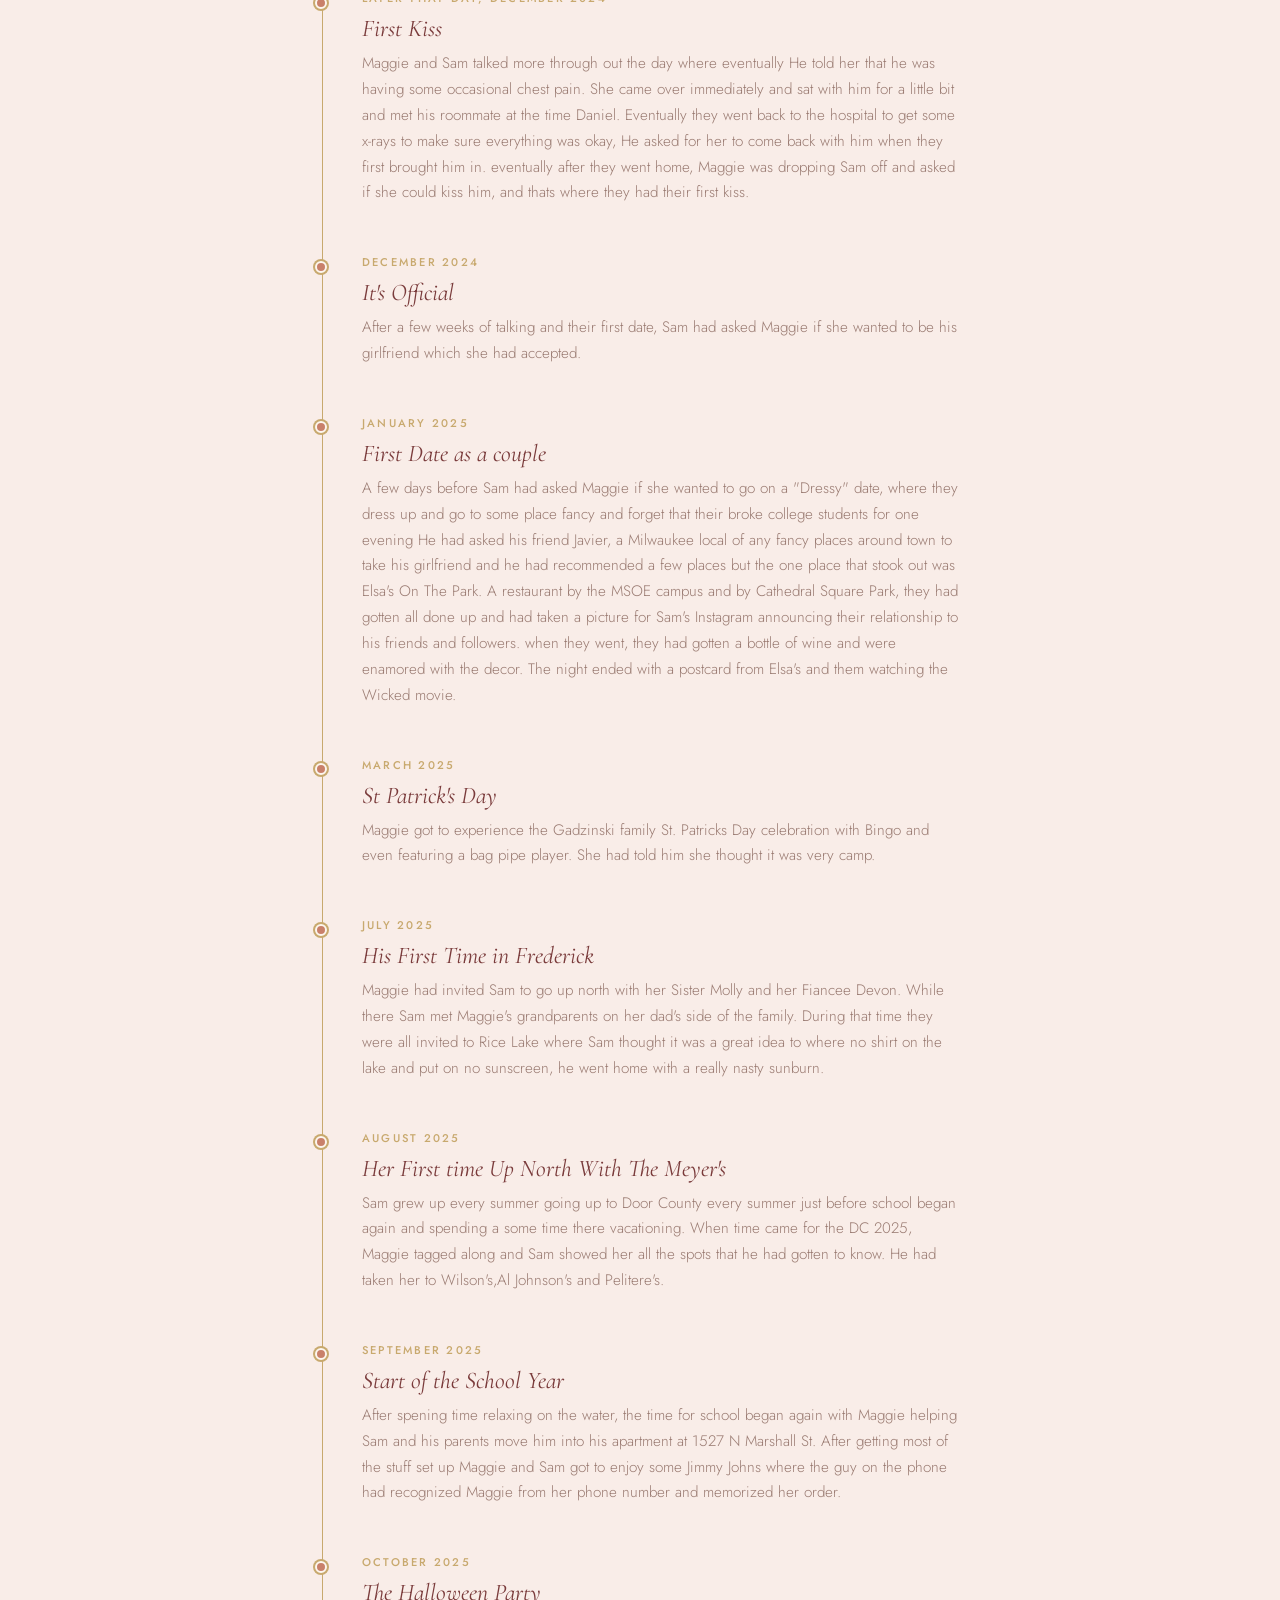
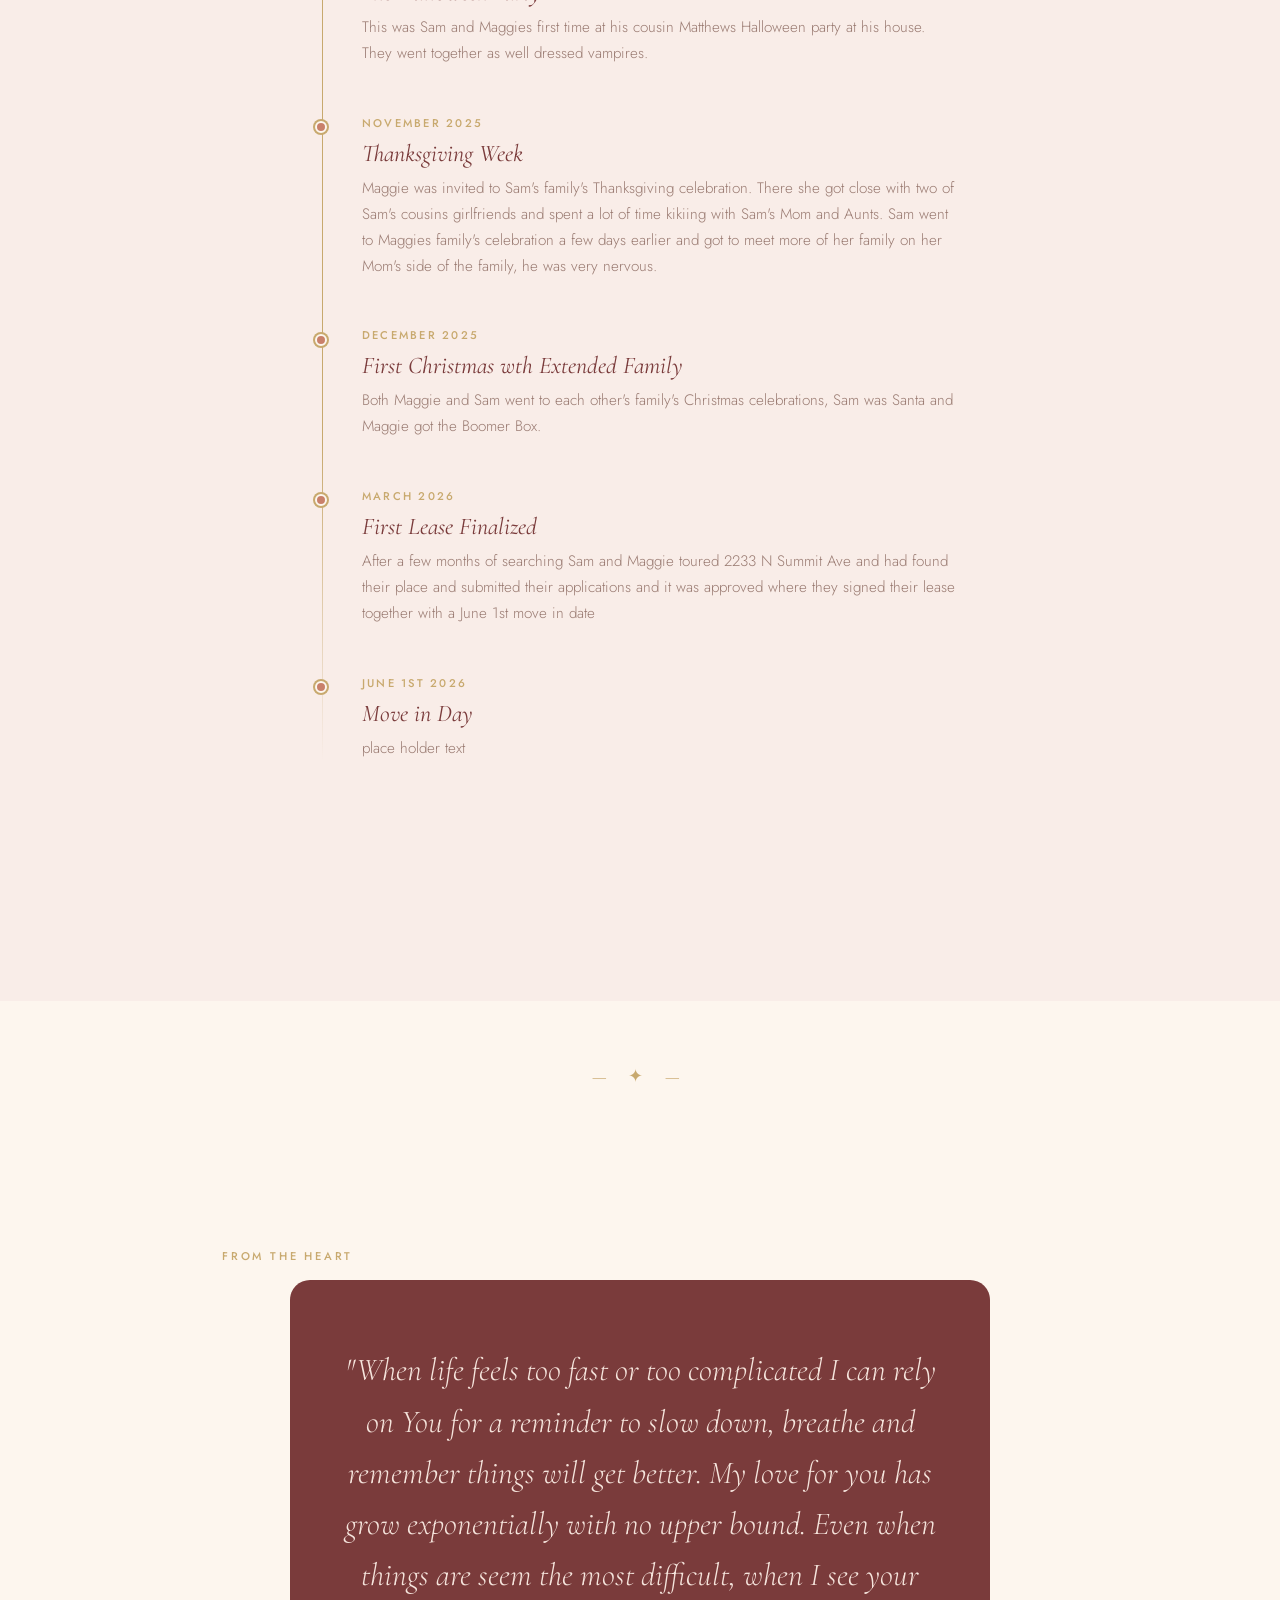
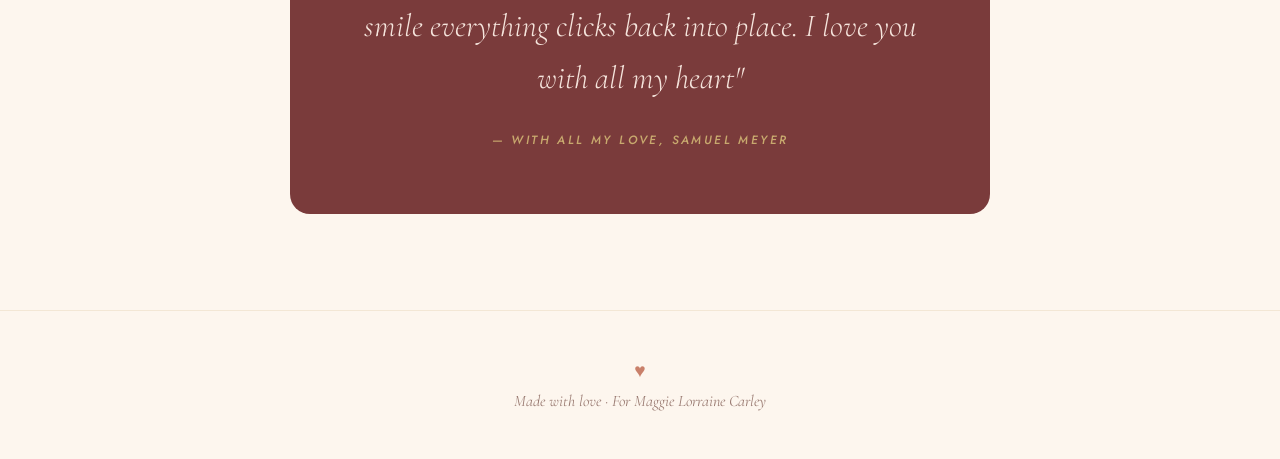
==== commit 5238a127: "trying something with the cards" ====
--- a/index.html
+++ b/index.html
@@ -12,8 +12,6 @@
         <nav>
             <a href="#home">Home</a>
             <a href="#us">Us</a>
-            <a href="#hers">Her</a>
-            <a href="#his">Him</a>
             <a href="#note">Note</a>
         </nav>
 
@@ -73,7 +71,7 @@
         </div>
 
 
-        <section id="about">
+        <section id="us">
             <p class="section-label">About the ones in love</p>
             <h2 class="section-title">The Two of <em>Us</em></h2>
             <div class="about-grid">
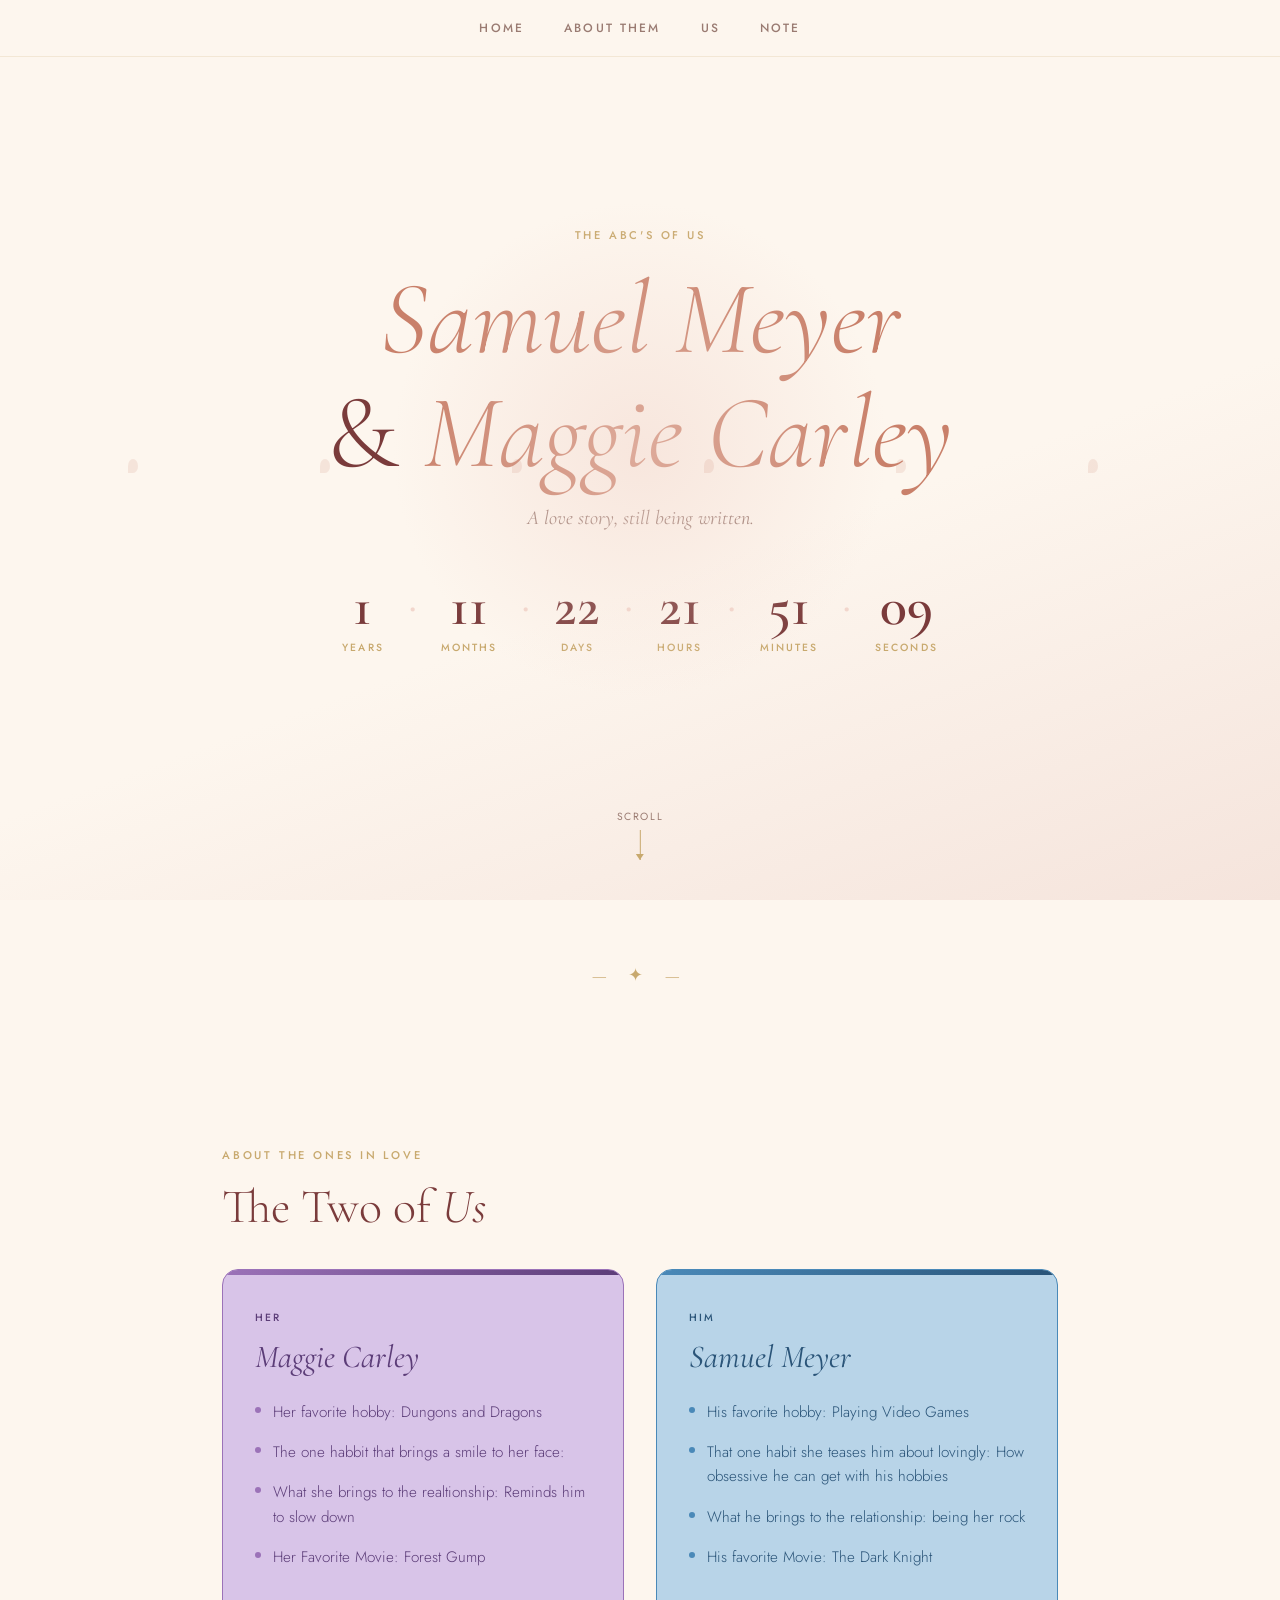
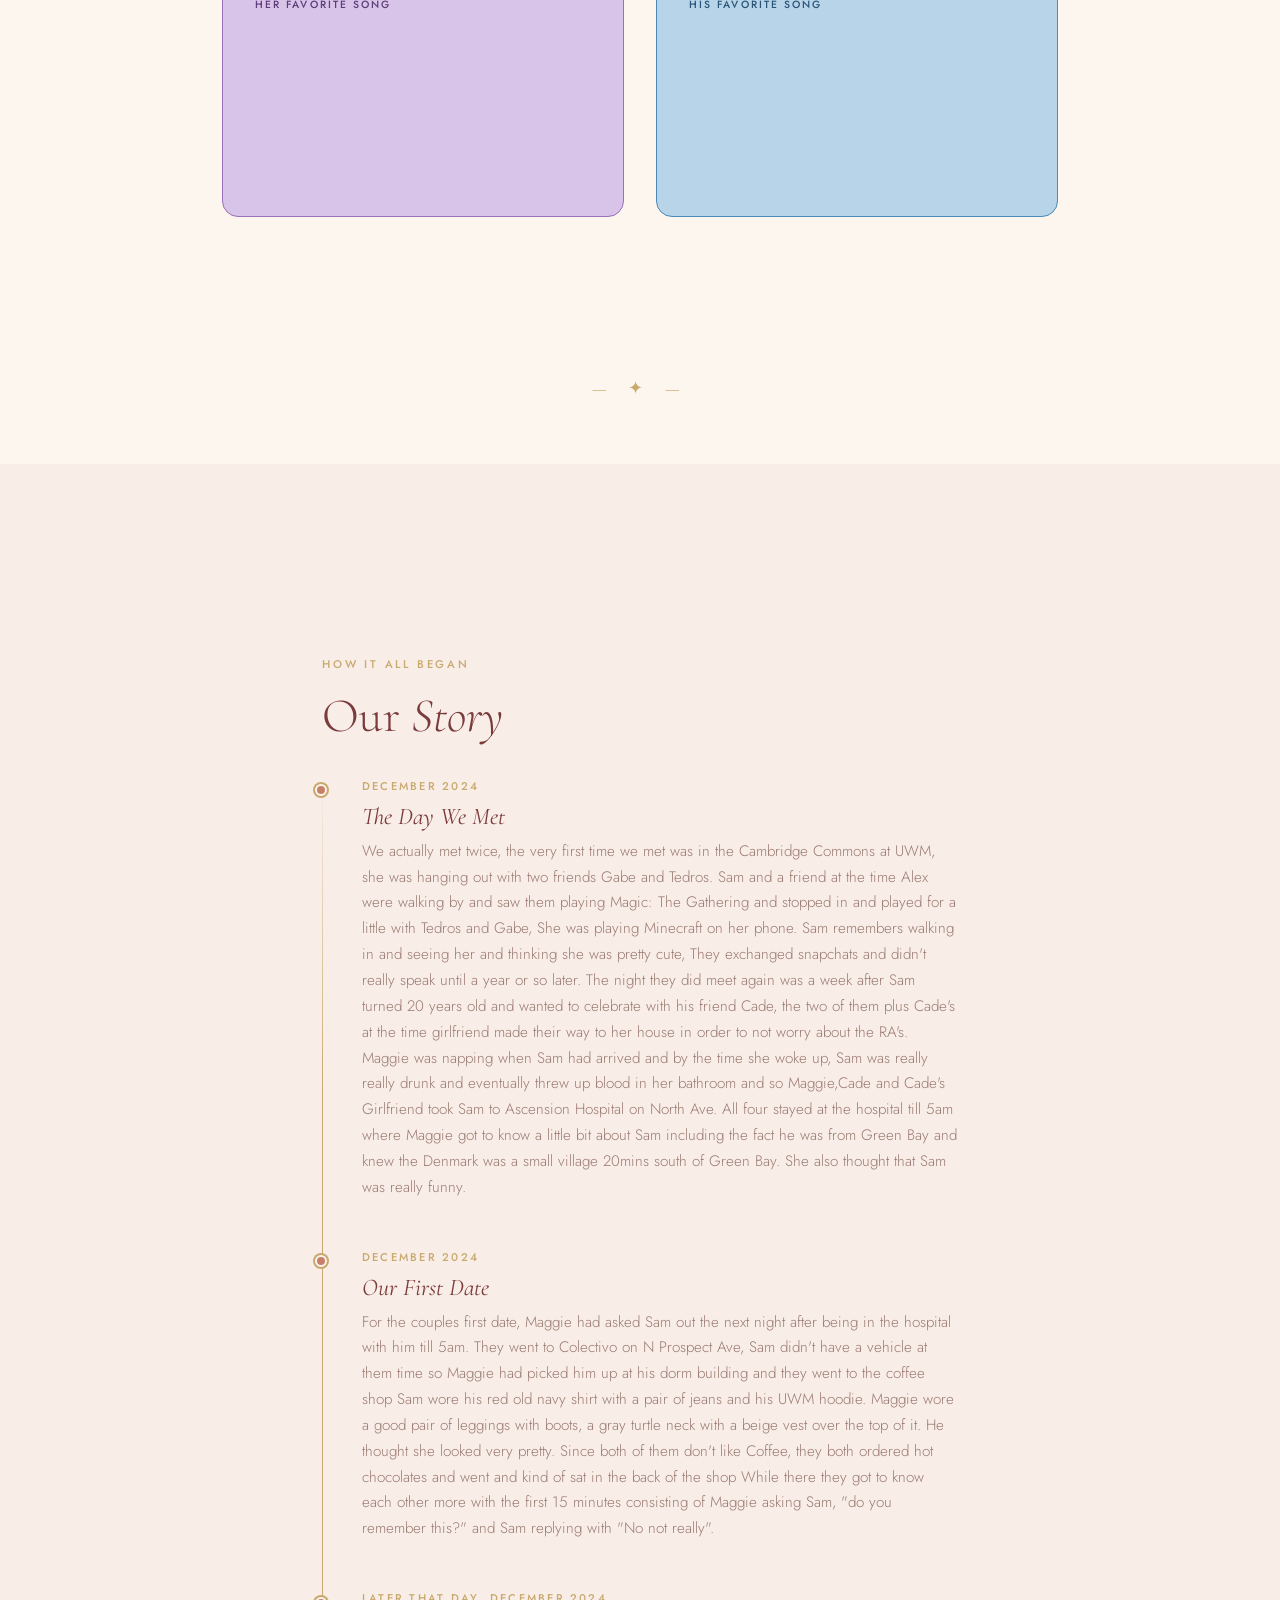
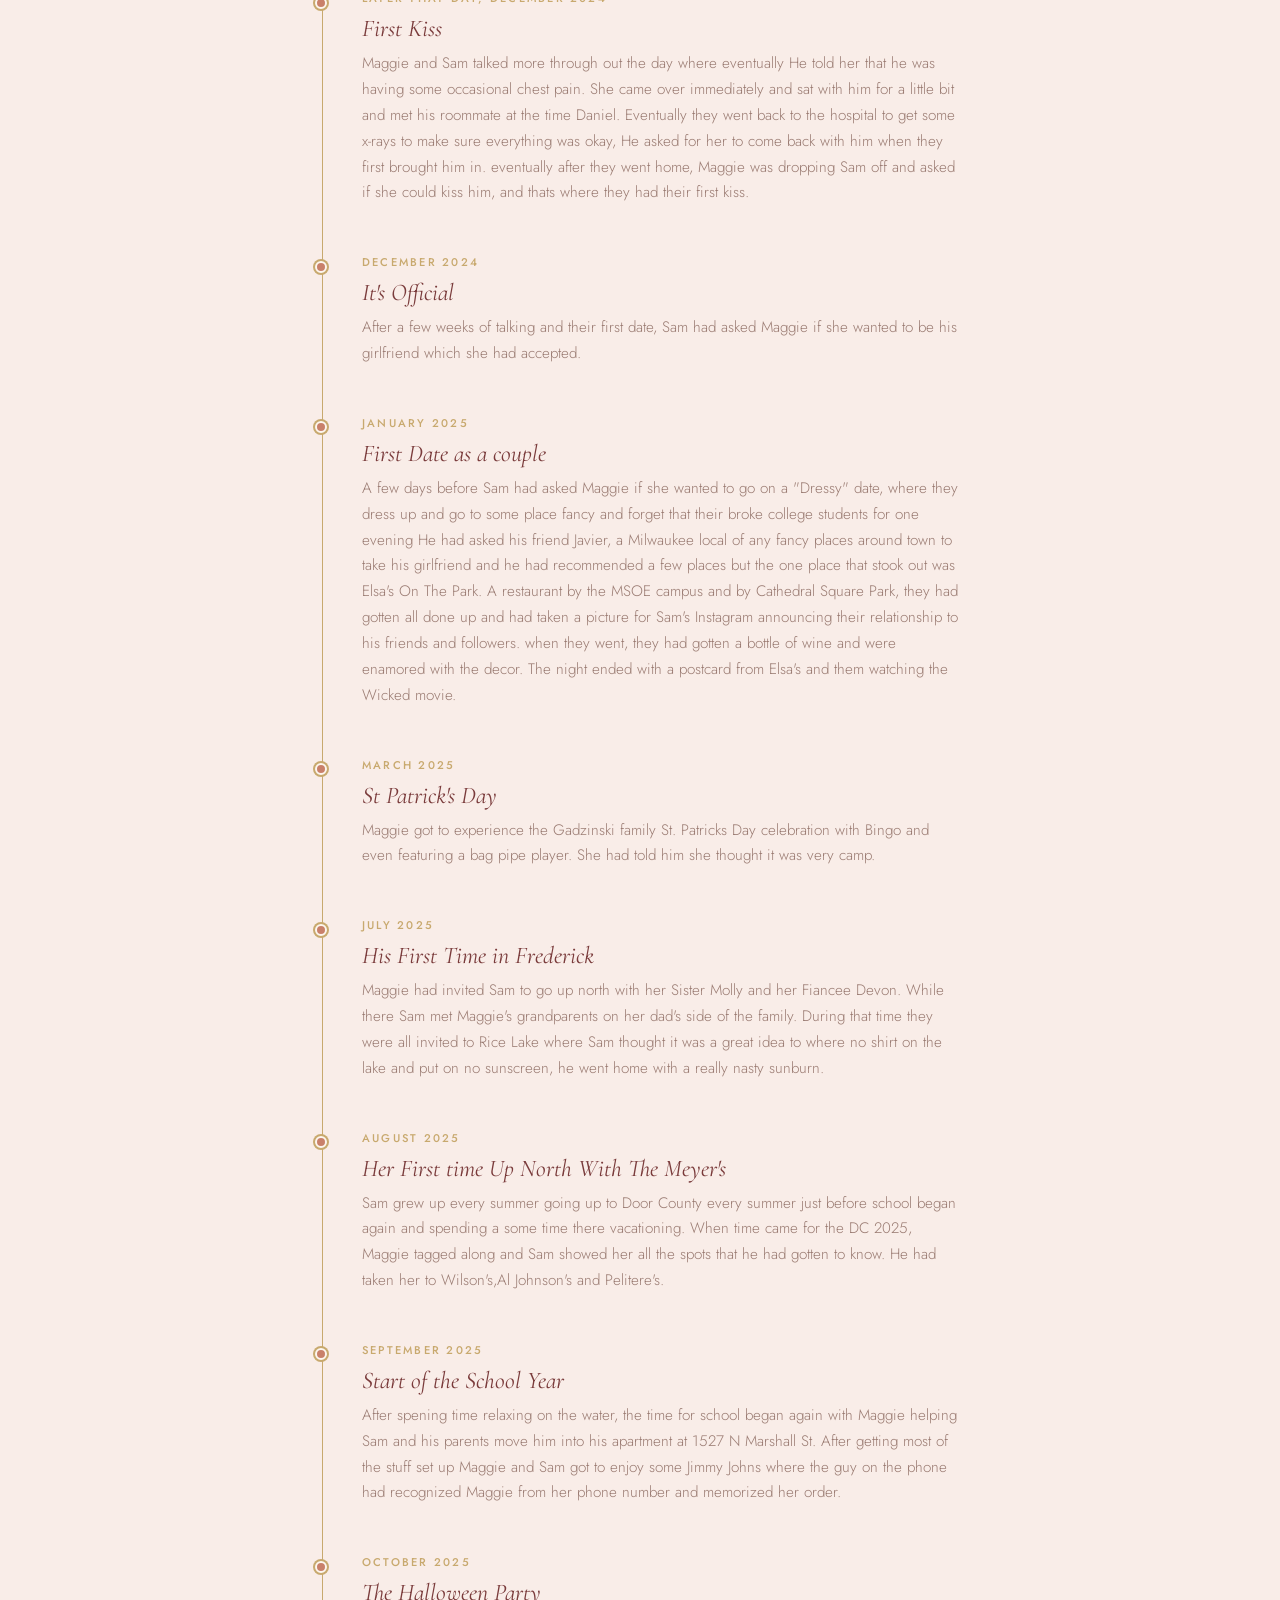
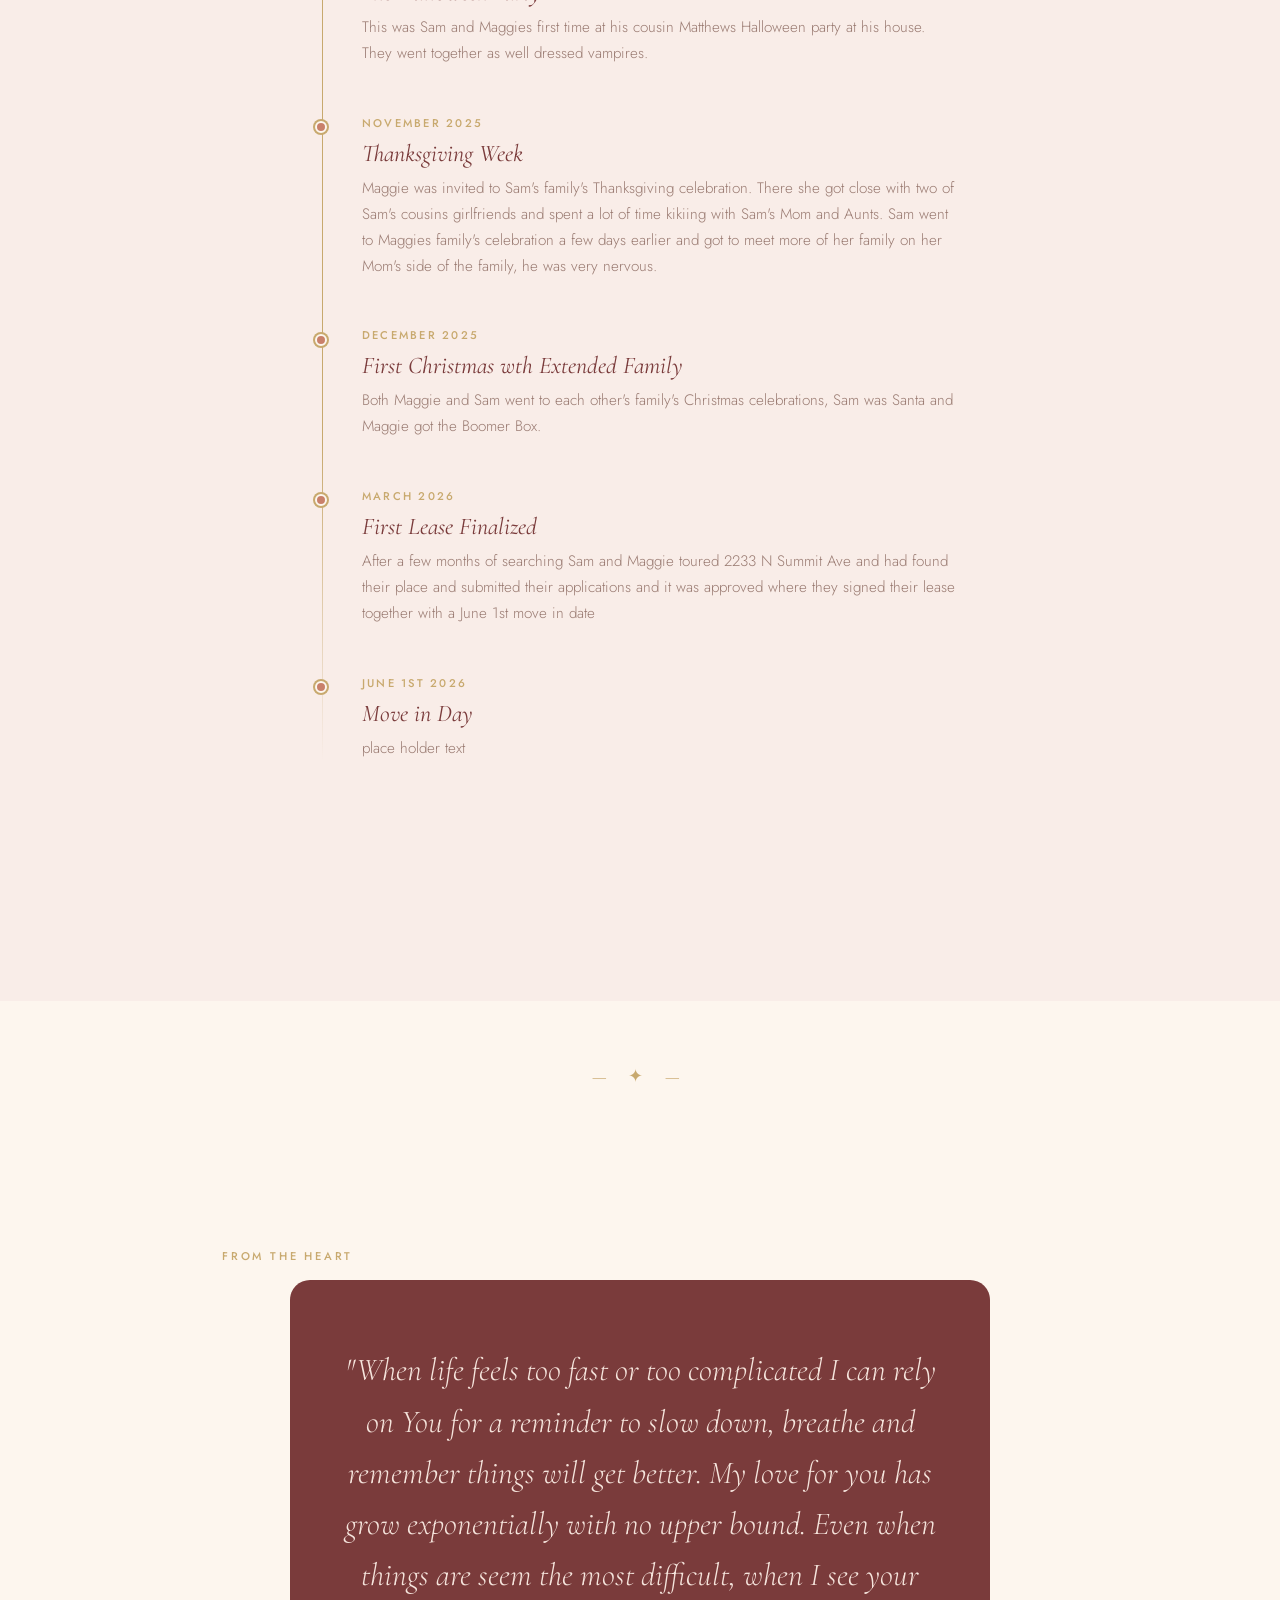
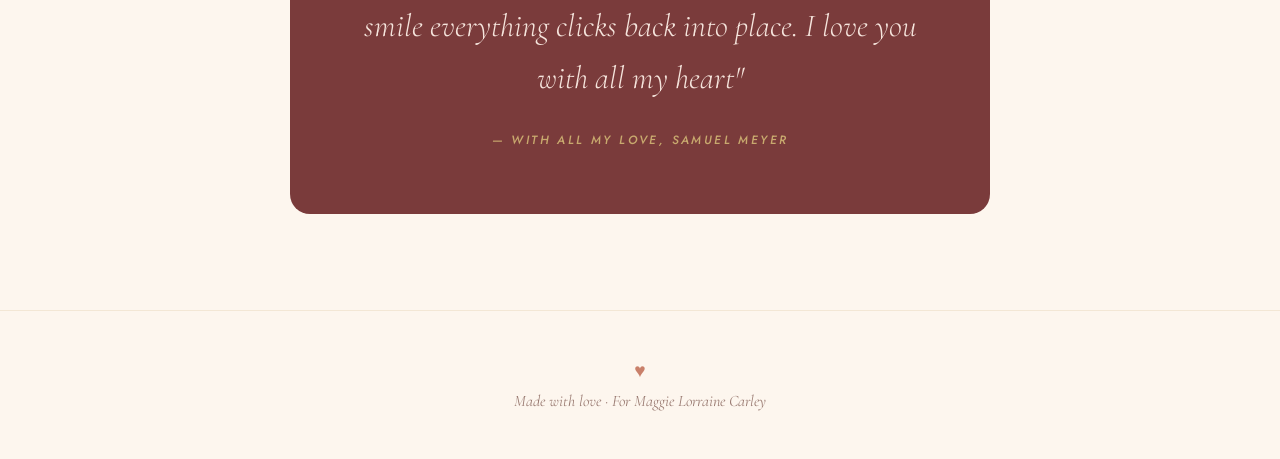
==== commit 9ef21dd2: "figured out the card id's" ====
--- a/index.html
+++ b/index.html
@@ -11,6 +11,7 @@
 
         <nav>
             <a href="#home">Home</a>
+            <a href="#about">About Them</a>
             <a href="#us">Us</a>
             <a href="#note">Note</a>
         </nav>
@@ -71,7 +72,7 @@
         </div>
 
 
-        <section id="us">
+        <section id="about">
             <p class="section-label">About the ones in love</p>
             <h2 class="section-title">The Two of <em>Us</em></h2>
             <div class="about-grid">
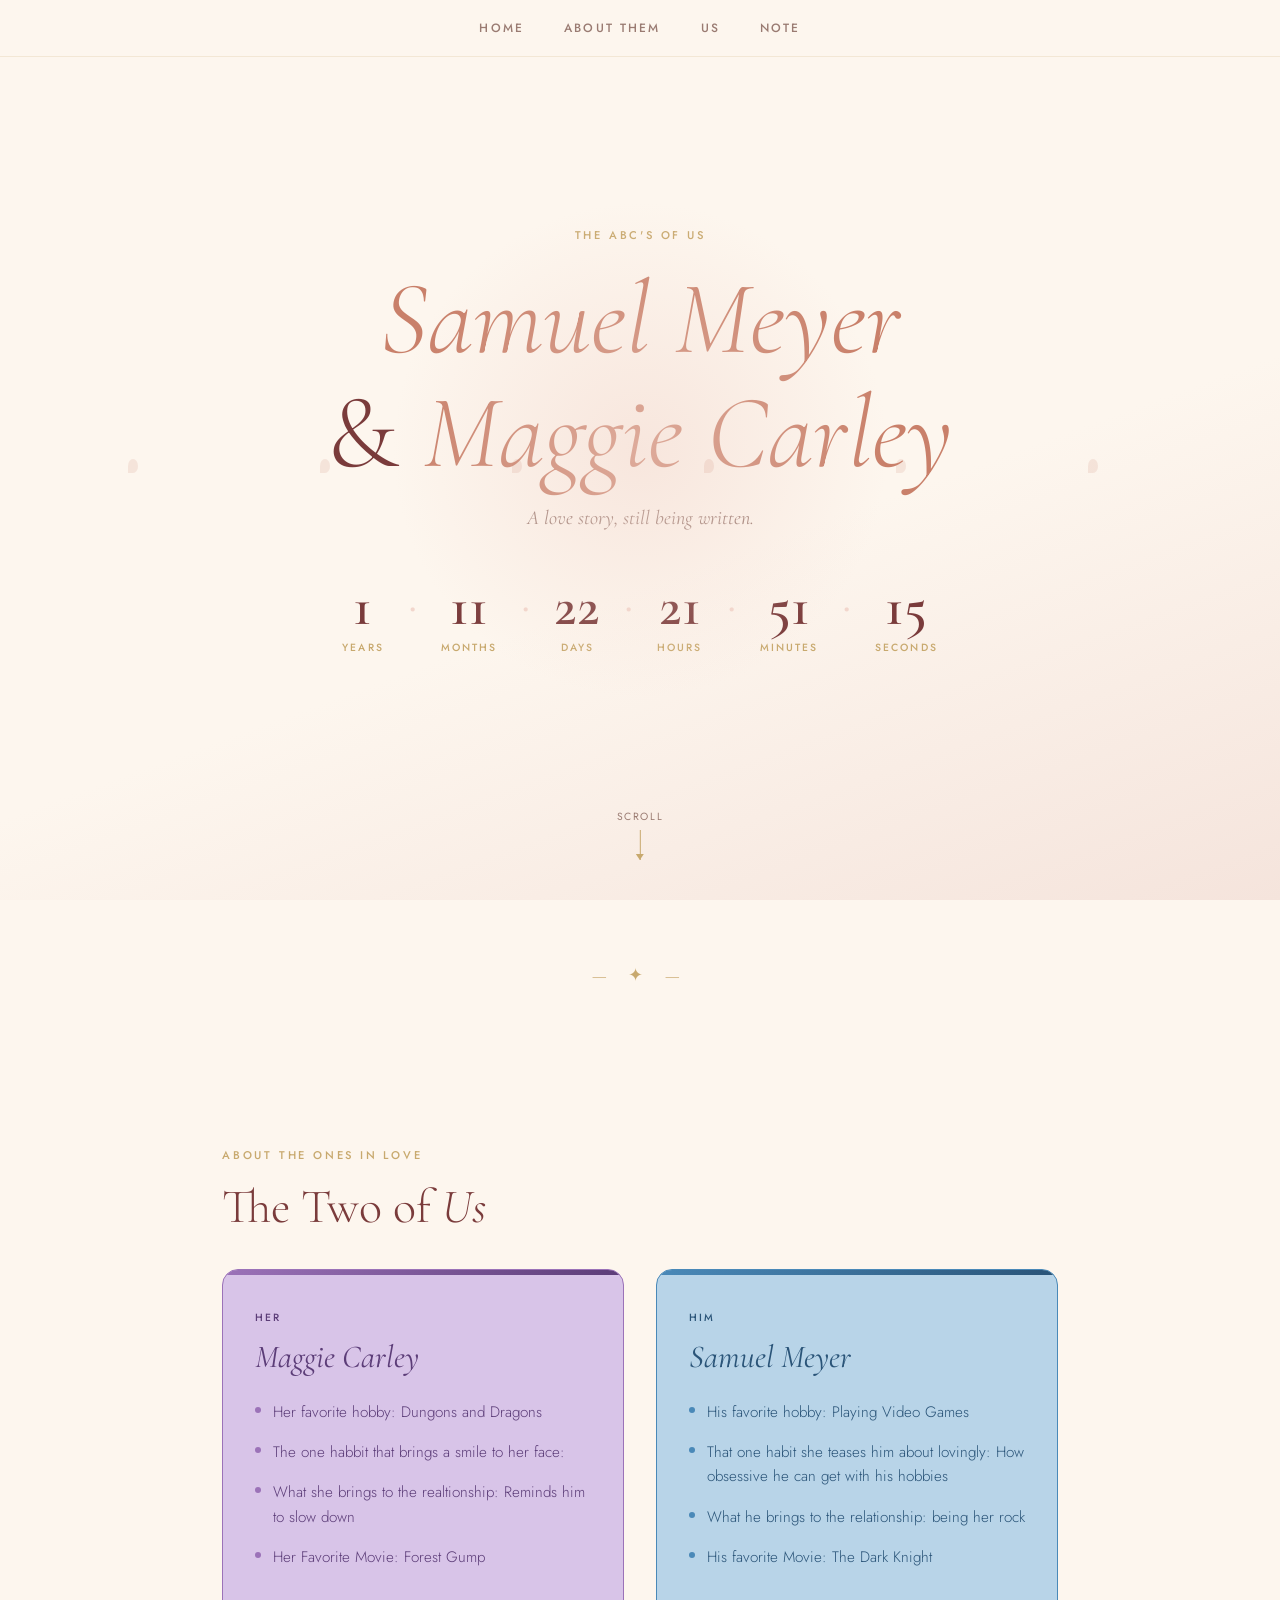
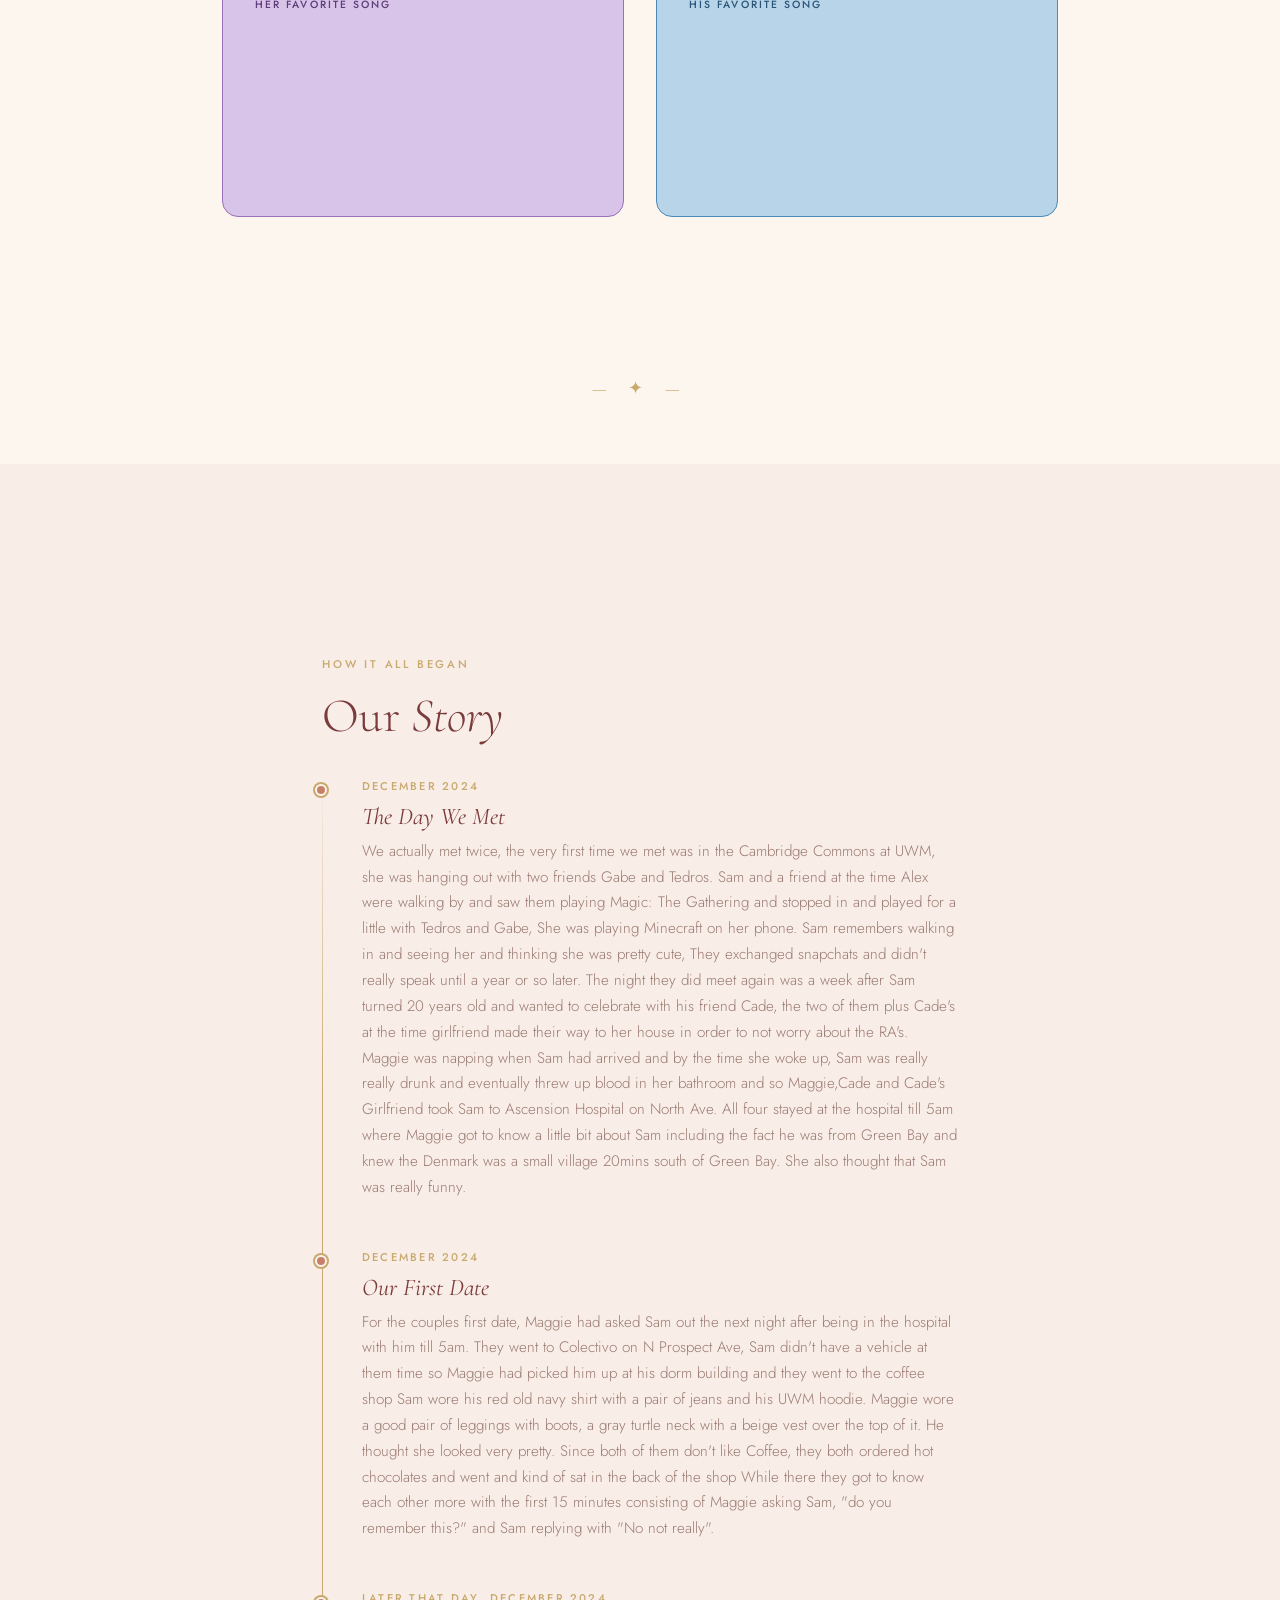
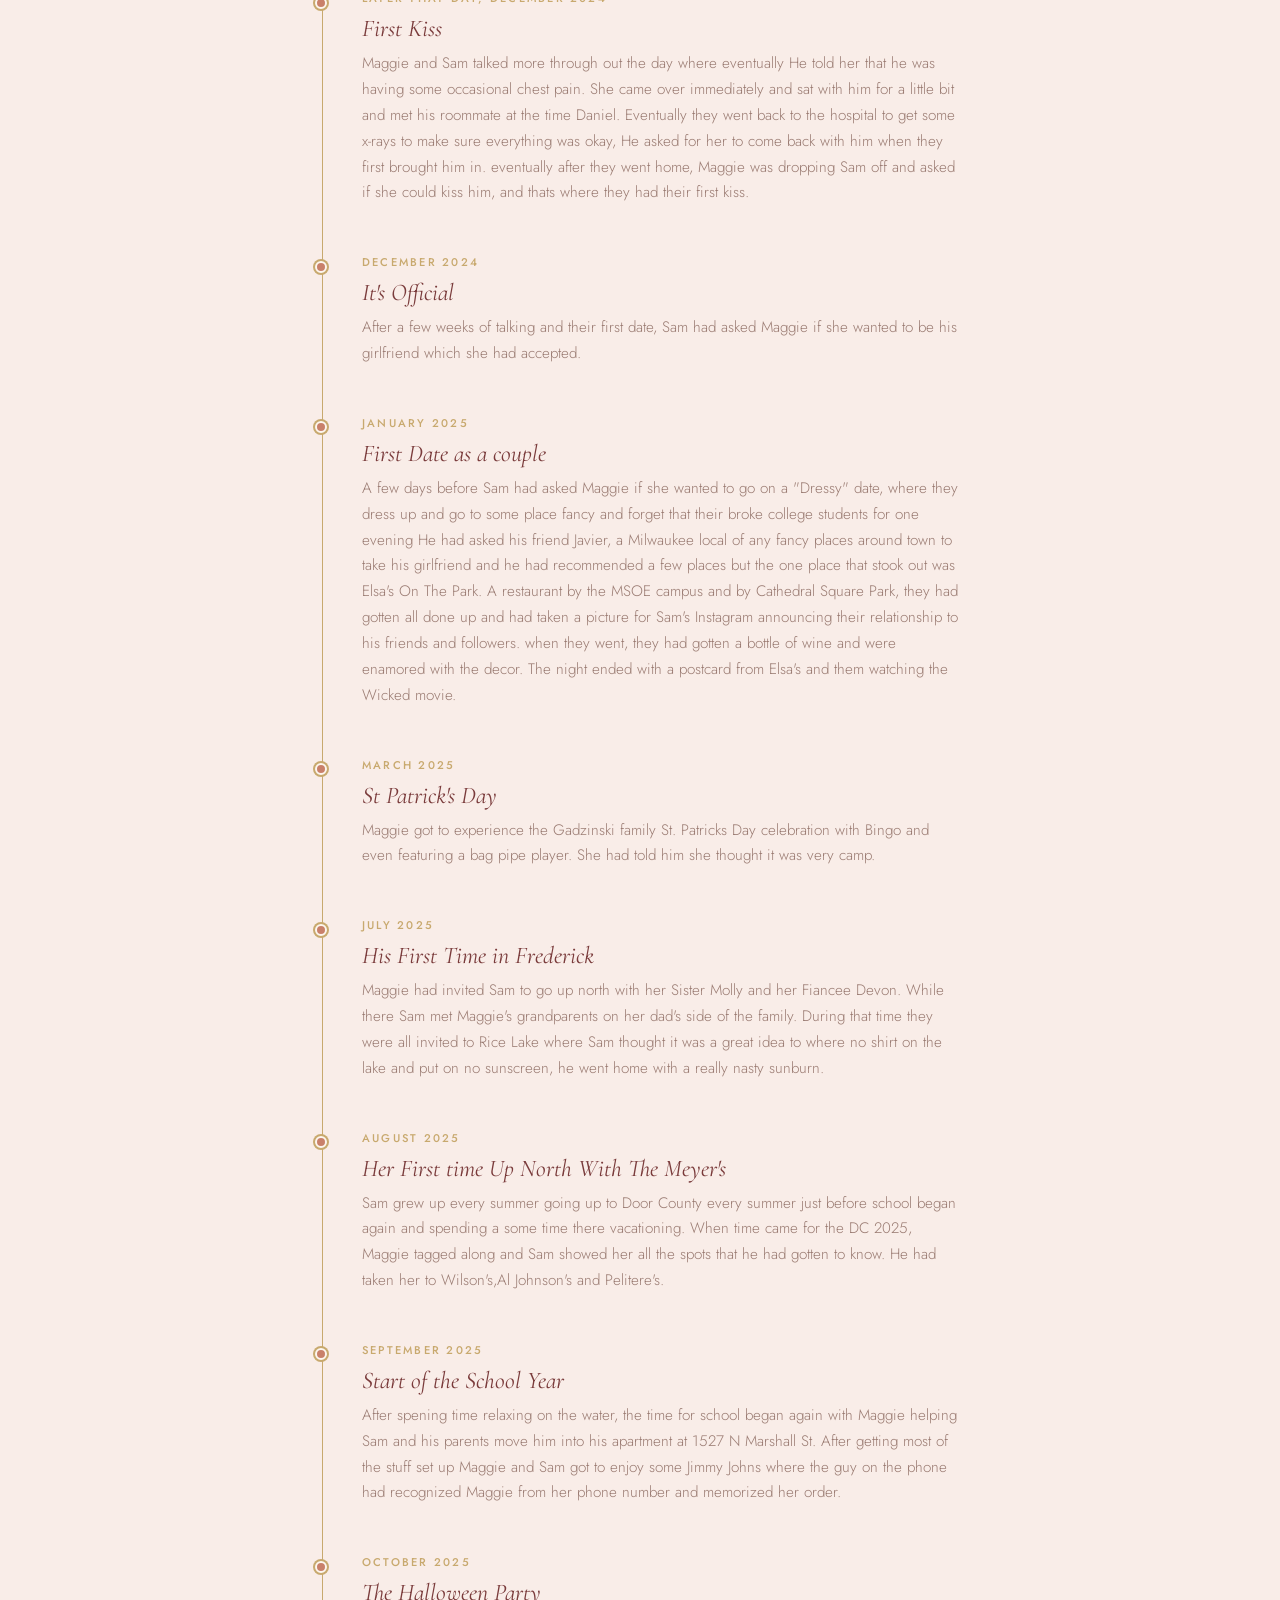
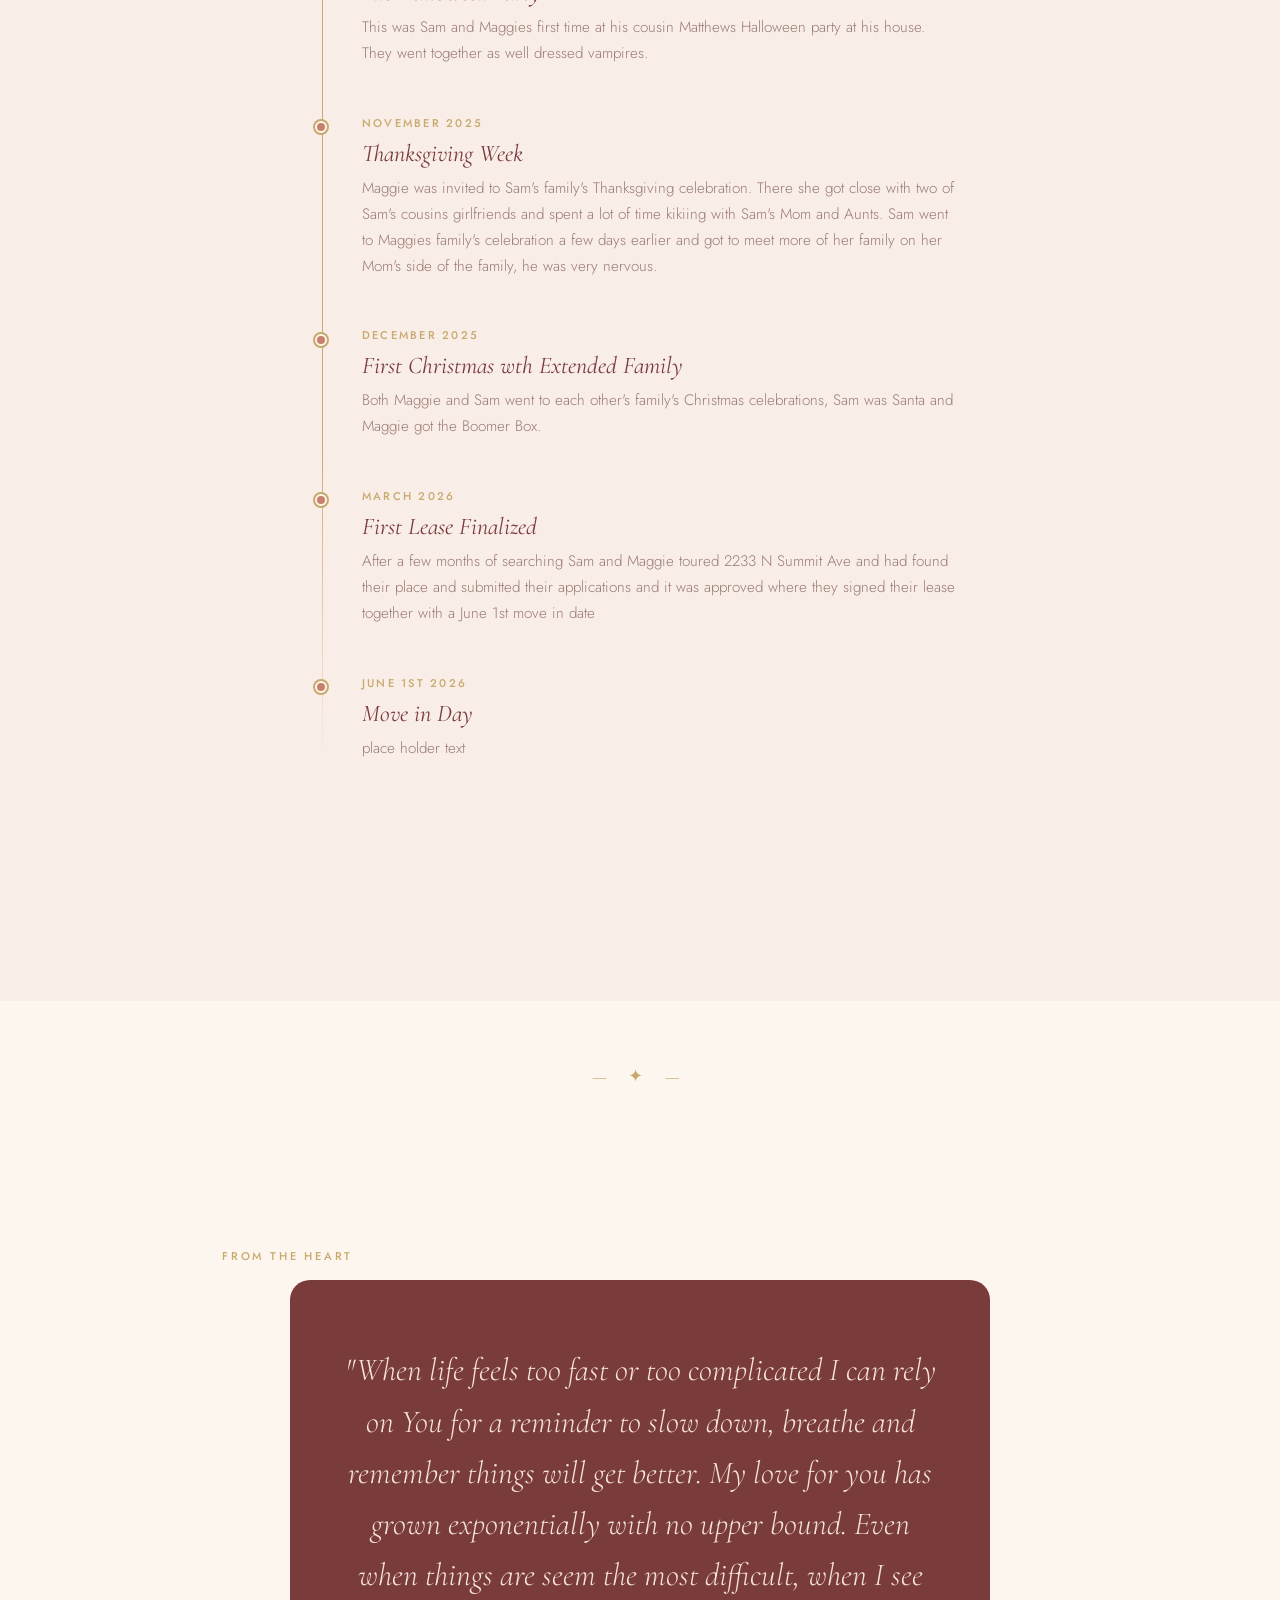
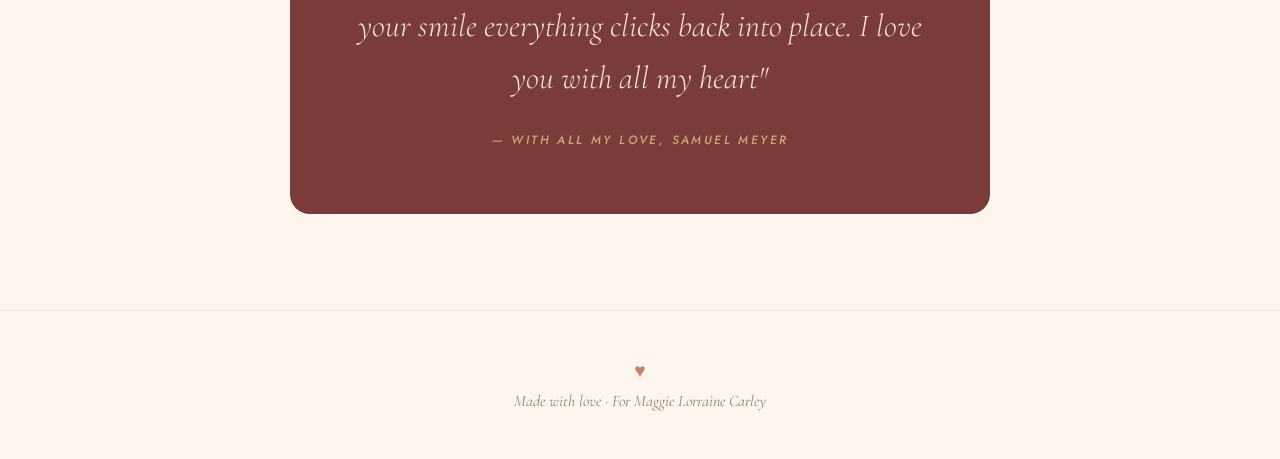
==== commit 002dacc8: "typo" ====
--- a/index.html
+++ b/index.html
@@ -248,7 +248,7 @@
             <p class="section-label center">From the heart</p>
             <div class="love-note">
               <blockquote>
-                "When life feels too fast or too complicated I can rely on You for a reminder to slow down, breathe and remember things will get better. My love for you has grow exponentially with no upper bound. Even when things are seem the most difficult, when I see your smile everything clicks back into place. I love you with all my heart"
+                "When life feels too fast or too complicated I can rely on You for a reminder to slow down, breathe and remember things will get better. My love for you has grown exponentially with no upper bound. Even when things are seem the most difficult, when I see your smile everything clicks back into place. I love you with all my heart"
               </blockquote>
               <cite>— With all my love, Samuel Meyer</cite>
             </div>
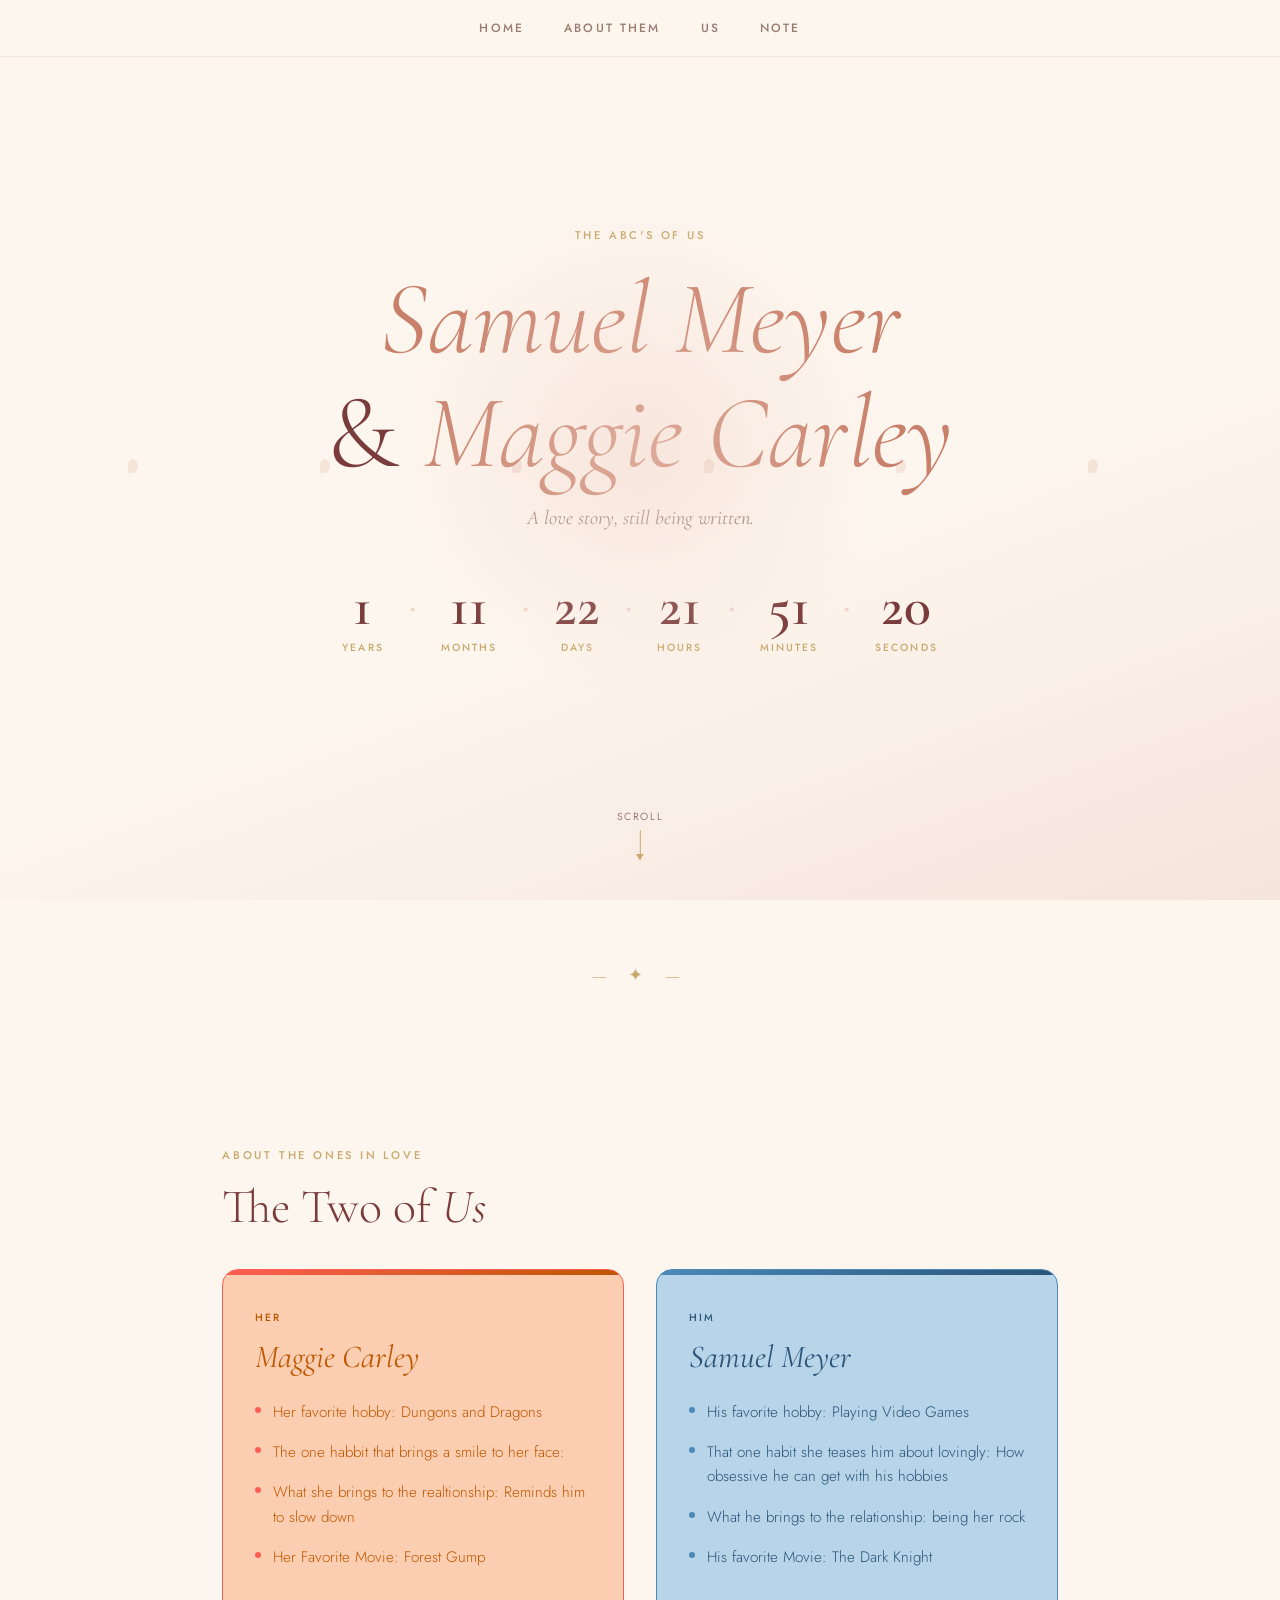
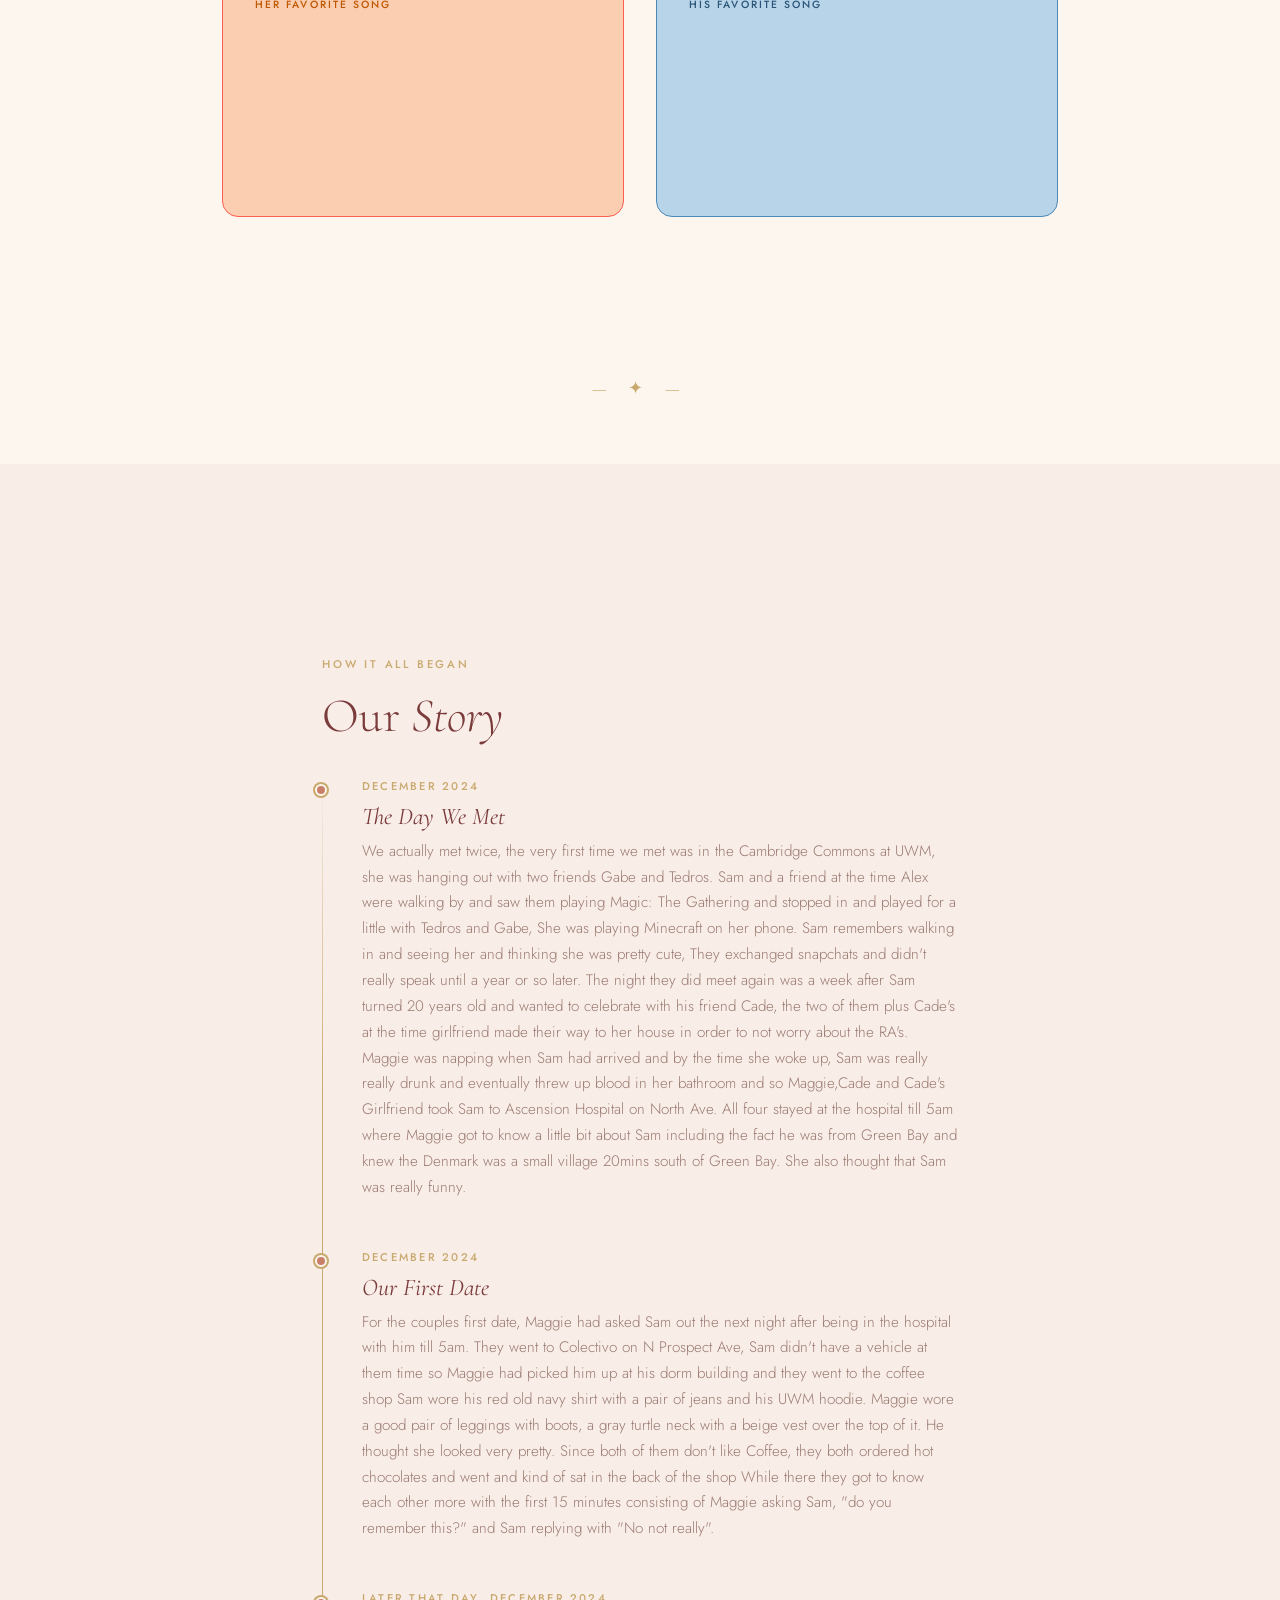
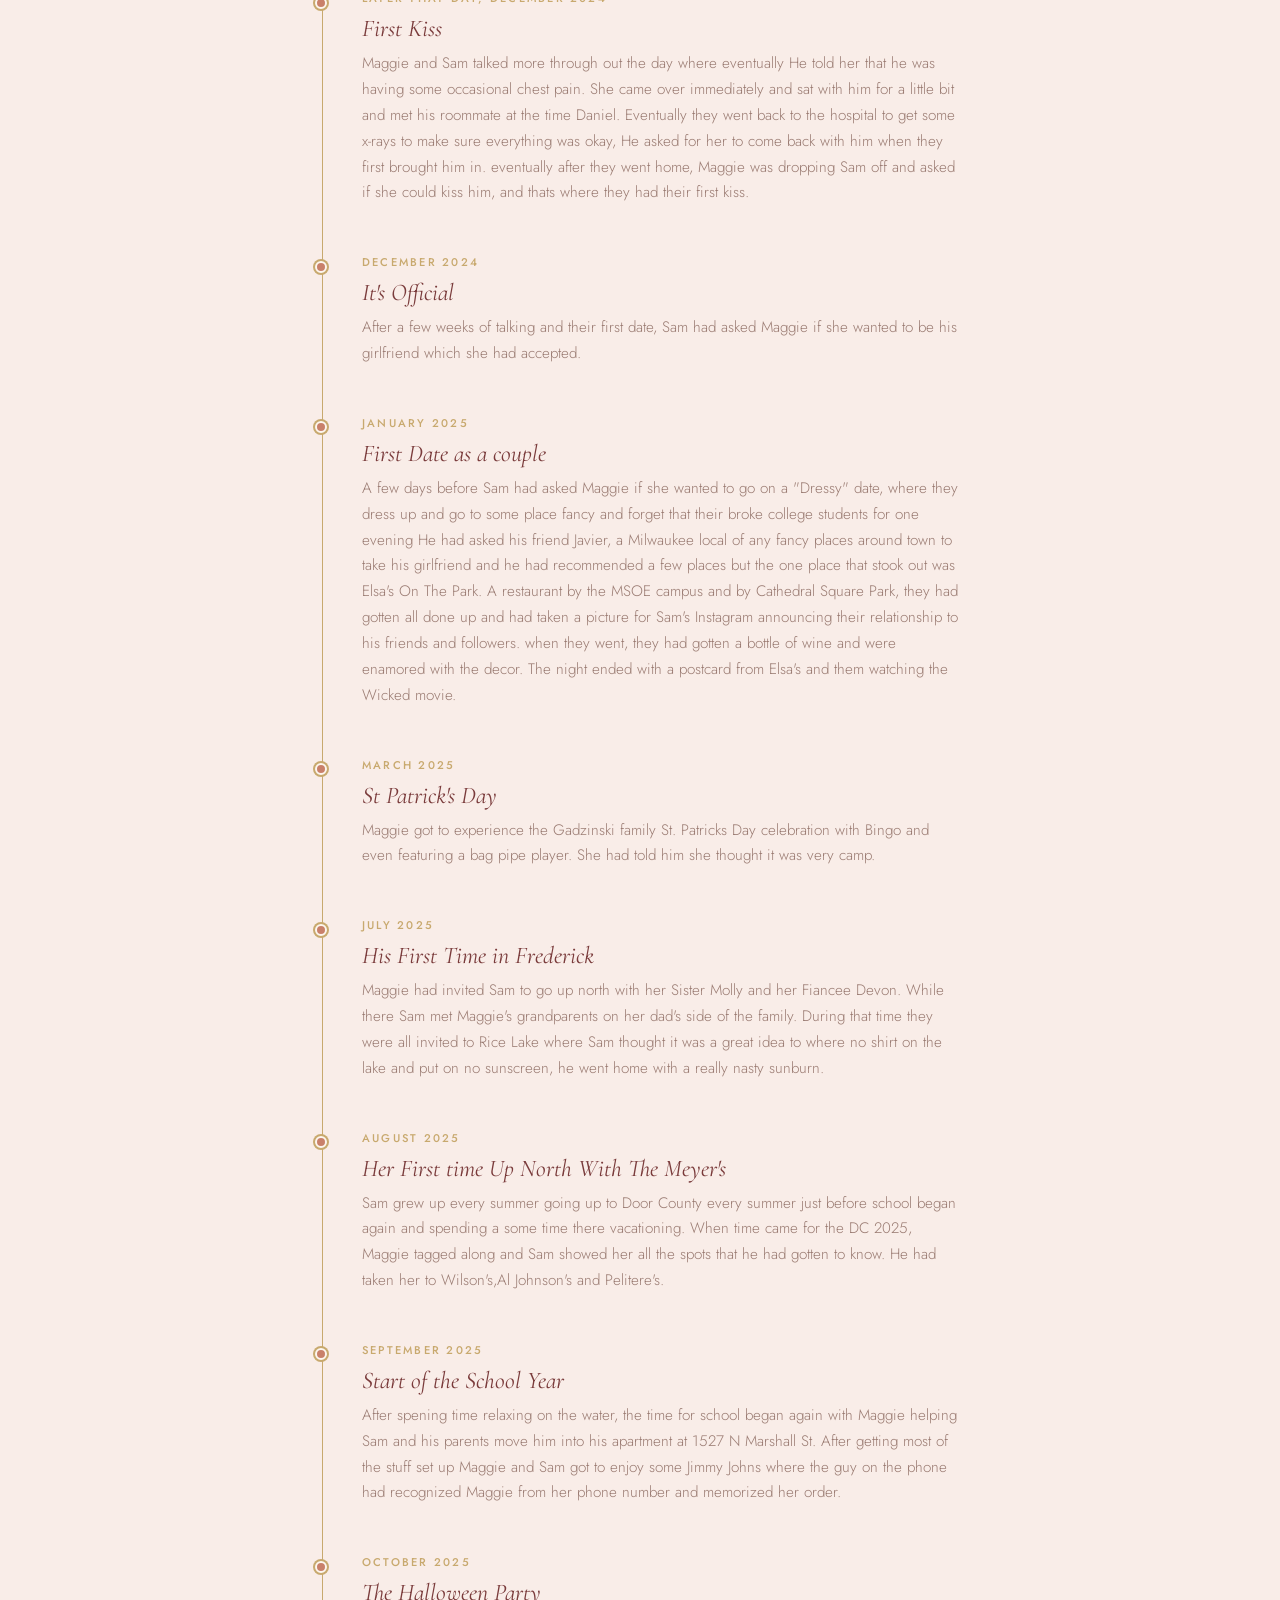
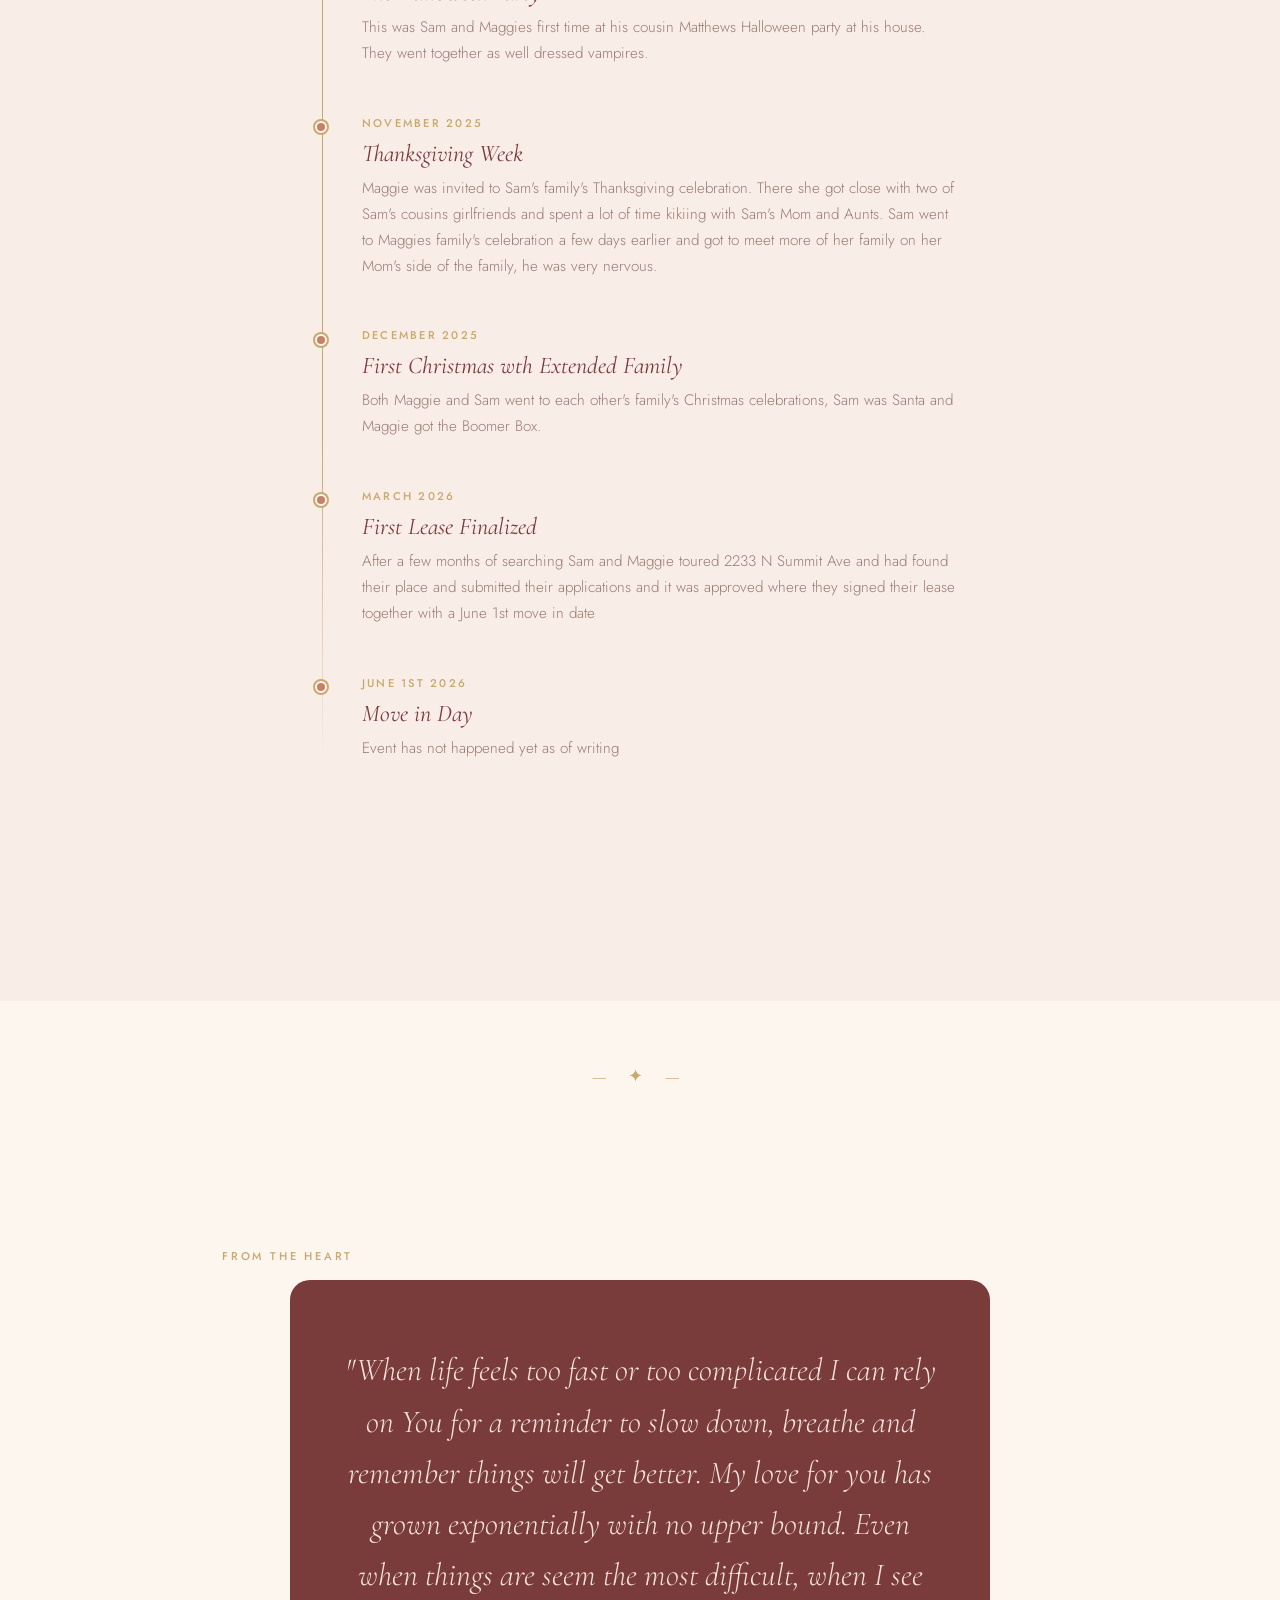
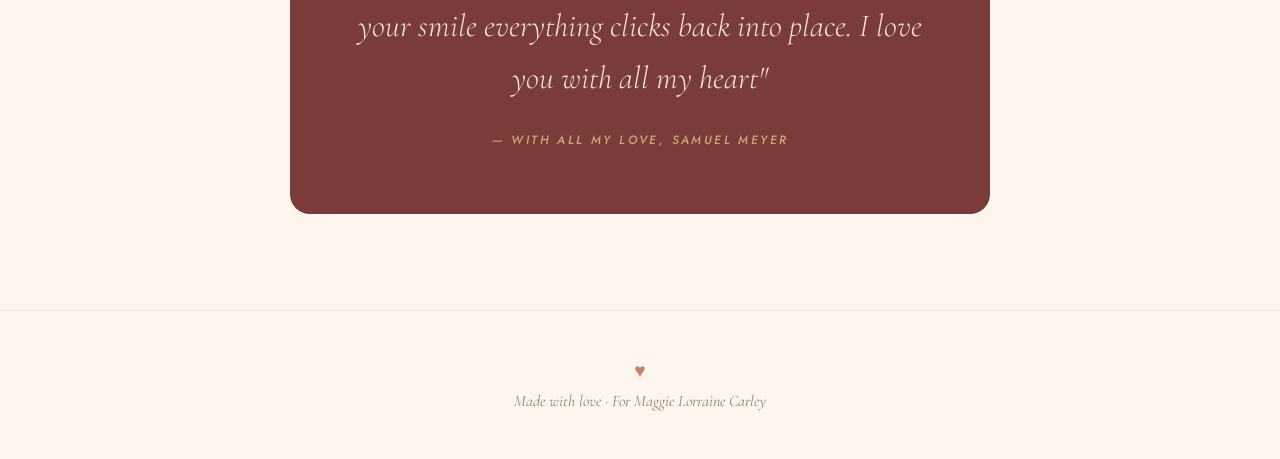
==== commit da8107e2: "changed one of the timeline events" ====
--- a/index.html
+++ b/index.html
@@ -235,7 +235,7 @@
                     <div class="timeline-dot"></div>
                     <p class="timeline-date">June 1st 2026</p>
                     <h3 class="timeline-heading">Move in Day </h3>
-                    <p class="timeline-body">place holder text</p>
+                    <p class="timeline-body">Event has not happened yet as of writing</p>
                   </div>
          
               </div>
--- a/anniversary.css
+++ b/anniversary.css
@@ -13,9 +13,9 @@
   /* =============================================
      FAVORITE COLORS — change these to customize!
      ============================================= */
-  --her-color-light: #d8c4e8;   /* Her favorite color (light tint) */
-  --her-color-mid:   #9b72b8;   /* Her favorite color (mid tone)   */
-  --her-color-dark:  #5c3d78;   /* Her favorite color (dark shade)  */
+  --her-color-light: #FBCEB1;   /* Her favorite color (light tint) */
+  --her-color-mid:   #FD5E53;   /* Her favorite color (mid tone)   */
+  --her-color-dark:  #BF5700;   /* Her favorite color (dark shade)  */
 
   --his-color-light: #b8d4e8;   /* His favorite color (light tint) */
   --his-color-mid:   #4a89b8;   /* His favorite color (mid tone)   */
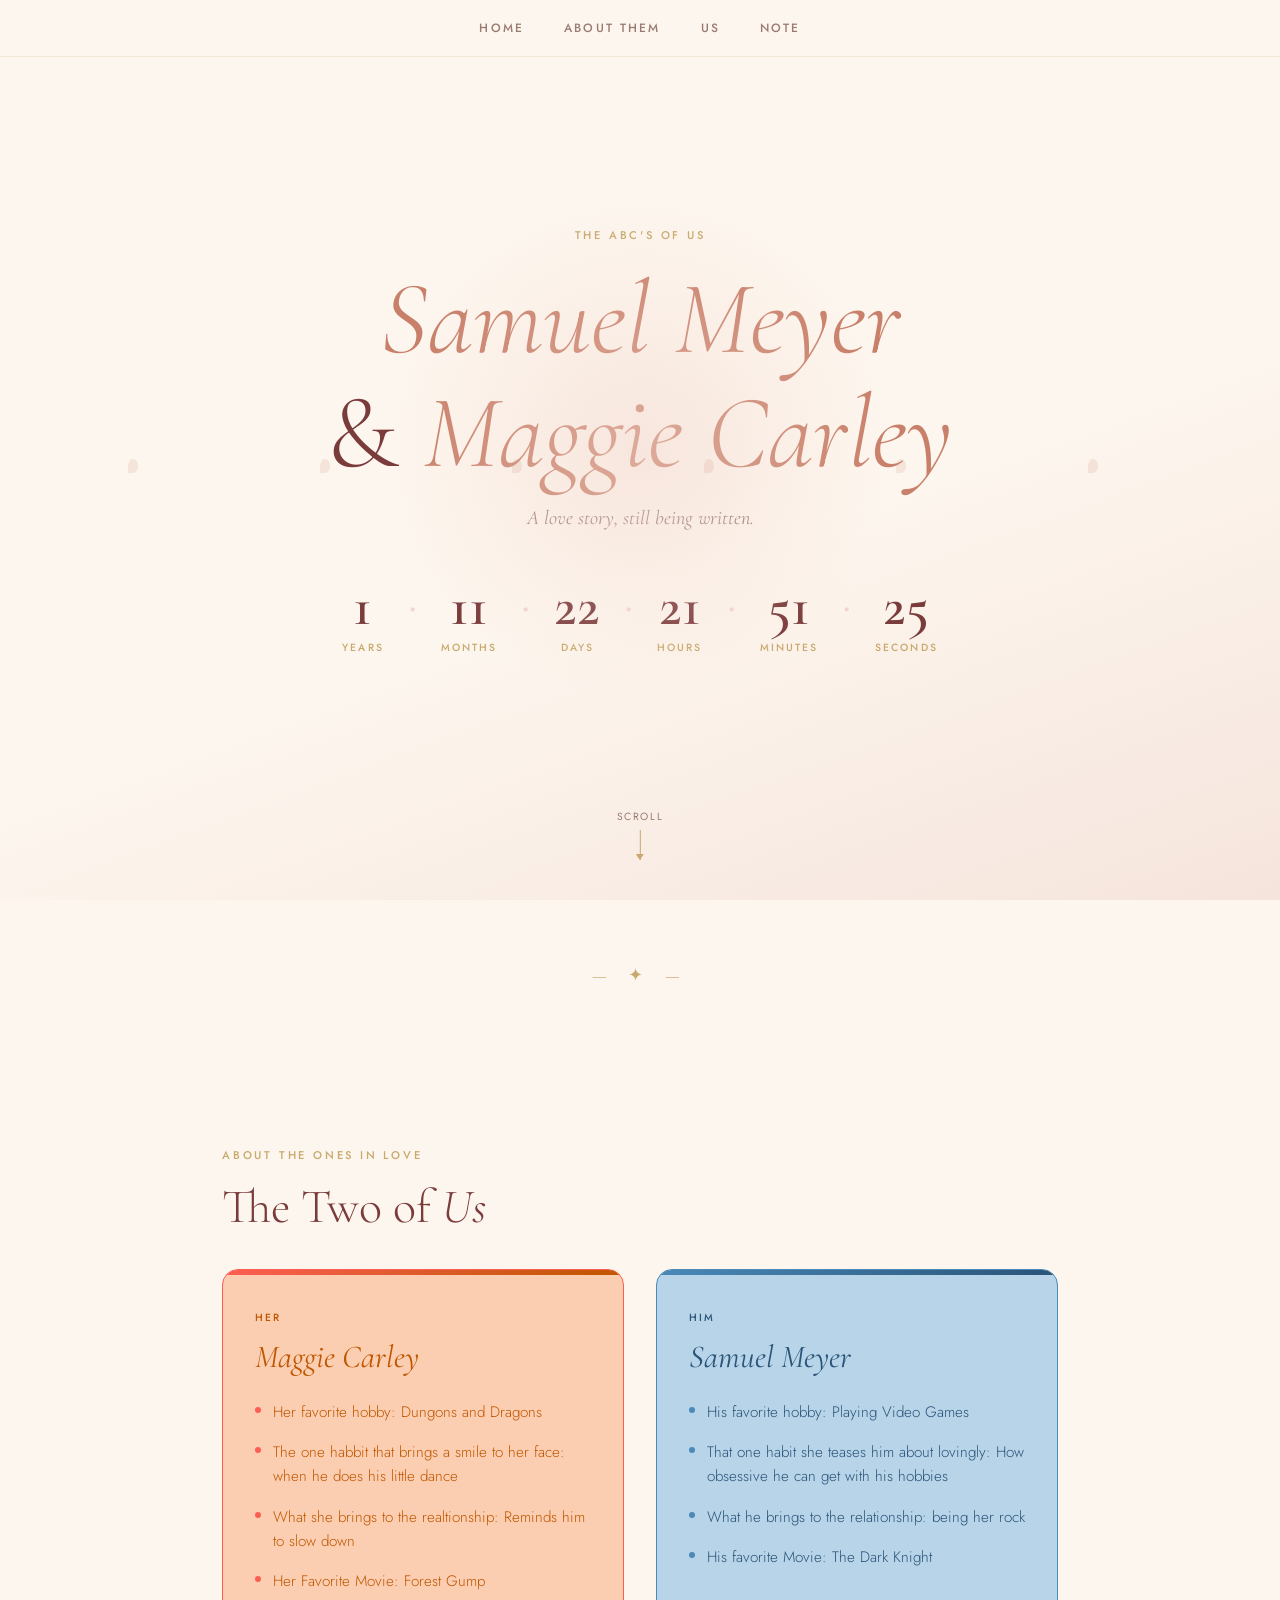
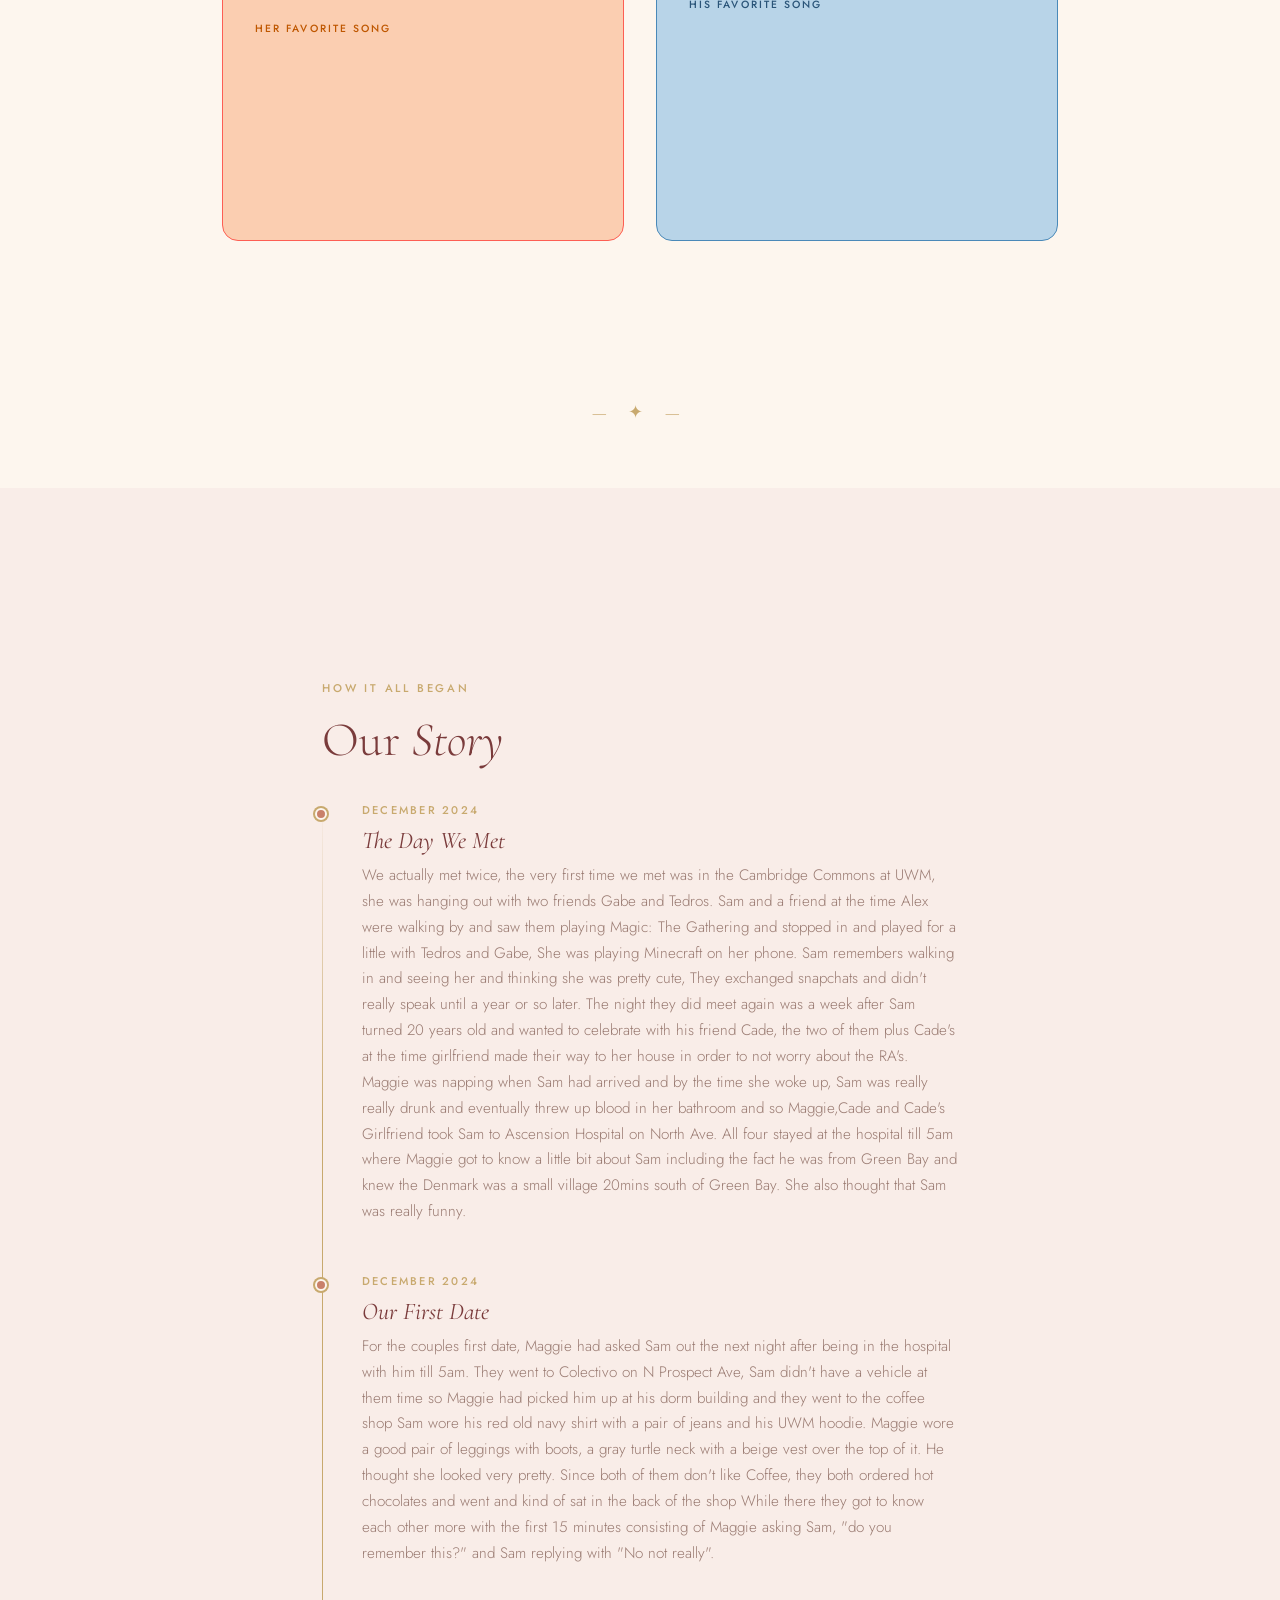
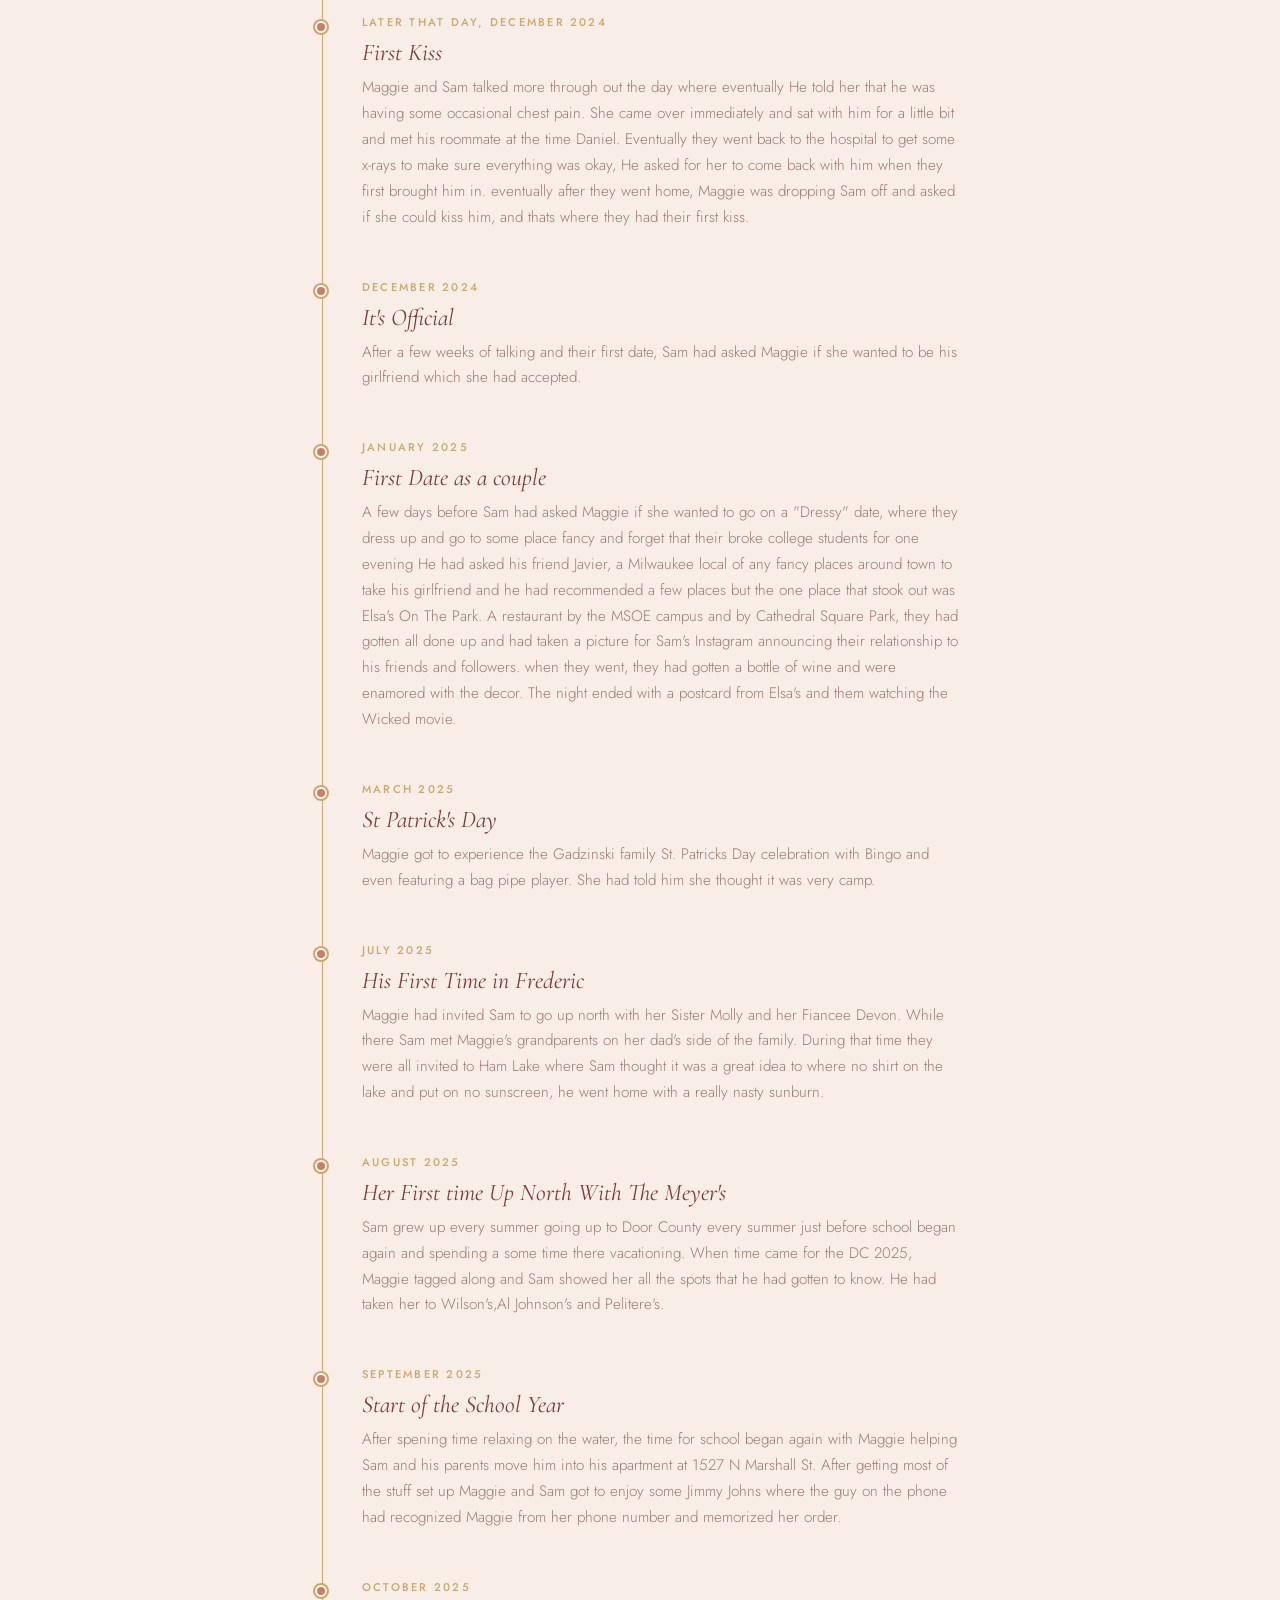
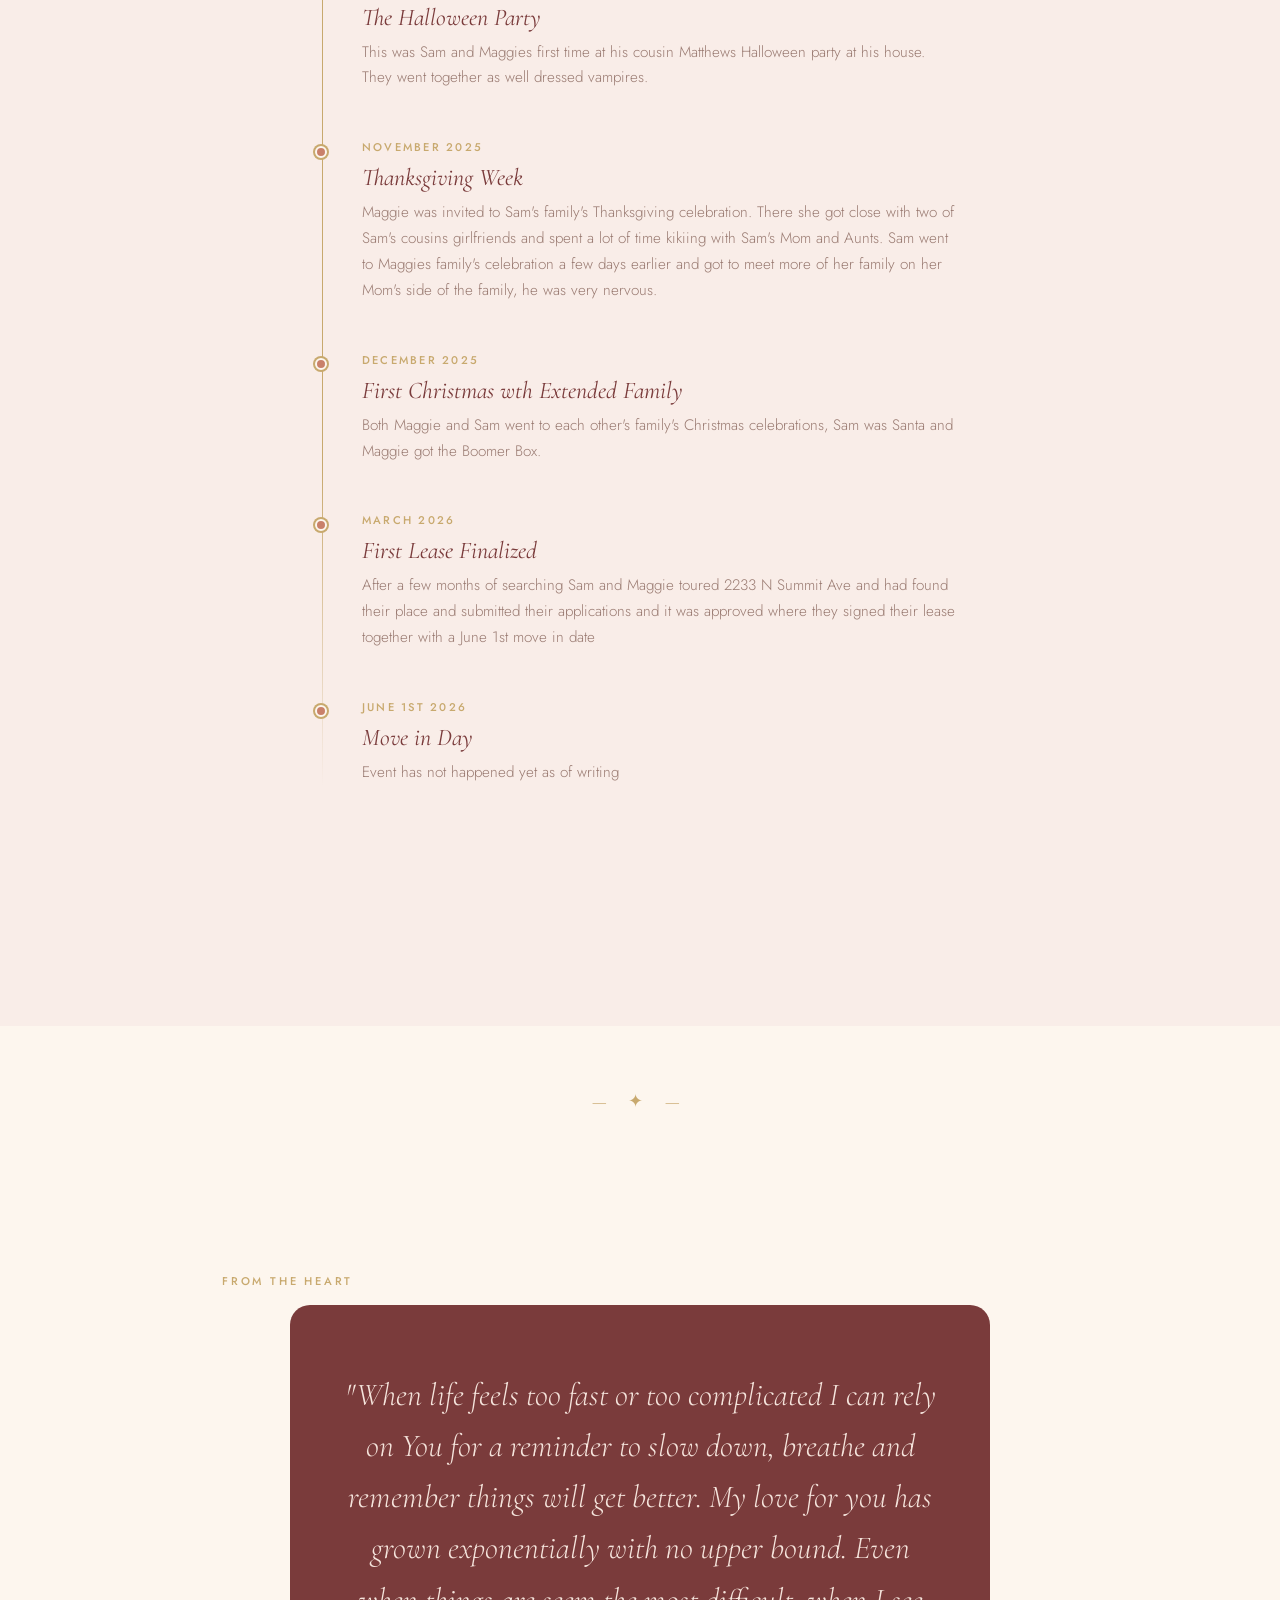
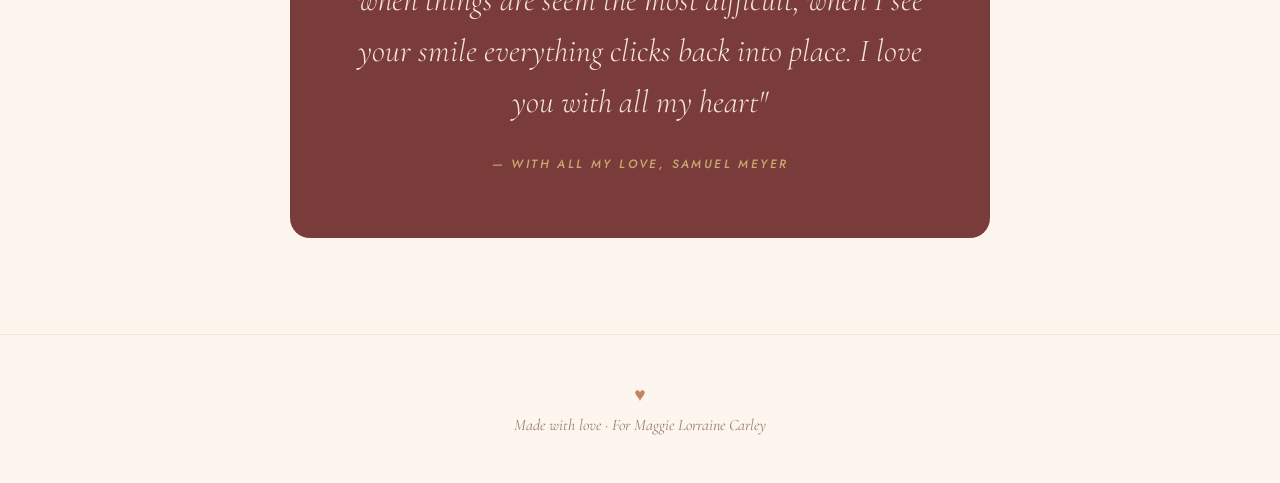
==== commit 9fef3635: "finished out some details" ====
--- a/index.html
+++ b/index.html
@@ -81,7 +81,7 @@
                     <p class="card-tag">Her</p>
                     <p class="card-name">Maggie Carley</p>
                     <div class="card-fact"><div class="fact-dot"></div><p>Her favorite hobby: Dungons and Dragons </p></div>
-                    <div class="card-fact"><div class="fact-dot"></div><p>The one habbit that brings a smile to her face:</p></div>
+                    <div class="card-fact"><div class="fact-dot"></div><p>The one habbit that brings a smile to her face: when he does his little dance</p></div>
                     <div class="card-fact"><div class="fact-dot"></div><p>What she brings to the realtionship: Reminds him to slow down</p></div>
                     <div class="card-fact"><div class="fact-dot"></div><p>Her Favorite Movie: Forest Gump</p></div>
                     <p class="song-label">Her Favorite Song</p>
@@ -185,8 +185,8 @@
                 <div class="timeline-item">
                   <div class="timeline-dot"></div>
                   <p class="timeline-date">July 2025</p>
-                  <h3 class="timeline-heading">His First Time in Frederick</h3>
-                  <p class="timeline-body">Maggie had invited Sam to go up north with her Sister Molly and her Fiancee Devon. While there Sam met Maggie's grandparents on her dad's side of the family. During that time they were all invited to Rice Lake where Sam thought it was a great idea to where no shirt on the lake and put on no sunscreen, he went home with a really nasty sunburn.</p>
+                  <h3 class="timeline-heading">His First Time in Frederic</h3>
+                  <p class="timeline-body">Maggie had invited Sam to go up north with her Sister Molly and her Fiancee Devon. While there Sam met Maggie's grandparents on her dad's side of the family. During that time they were all invited to Ham Lake where Sam thought it was a great idea to where no shirt on the lake and put on no sunscreen, he went home with a really nasty sunburn.</p>
                 </div>
 
                 <div class="timeline-item">
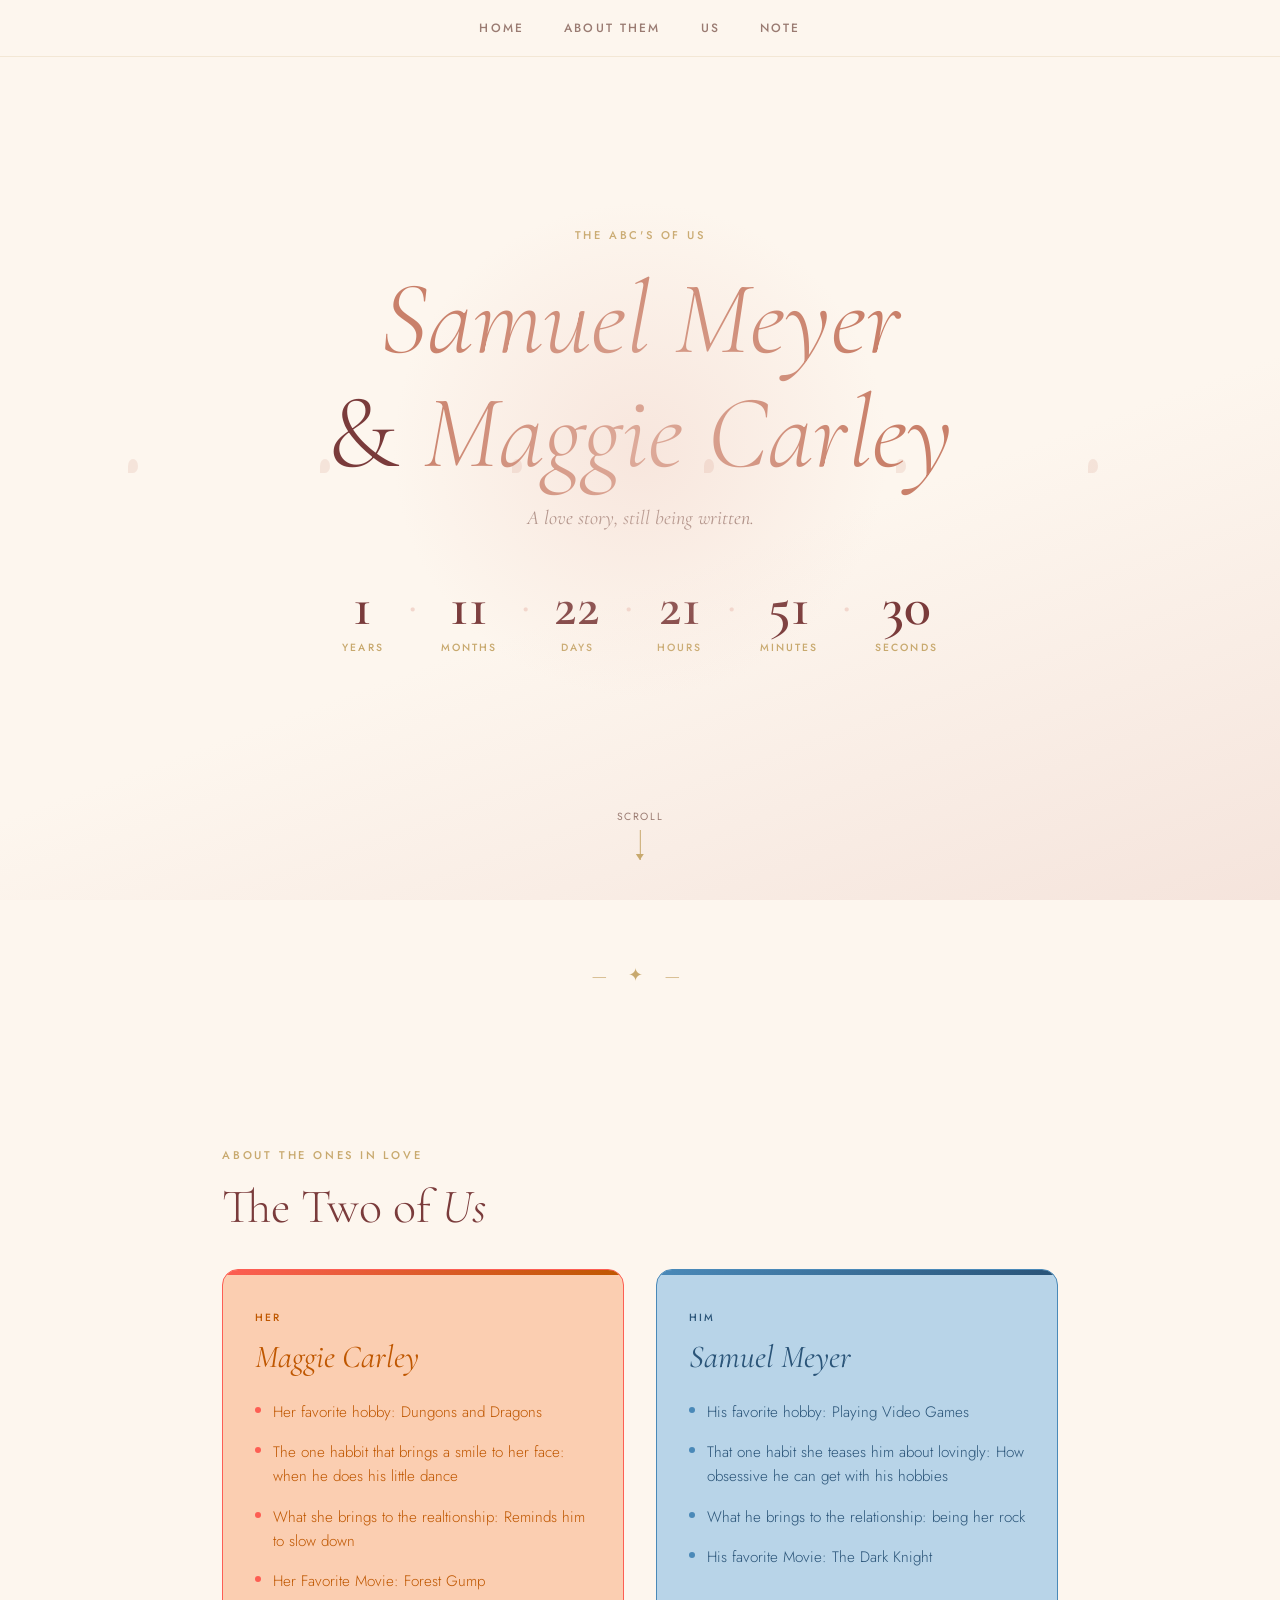
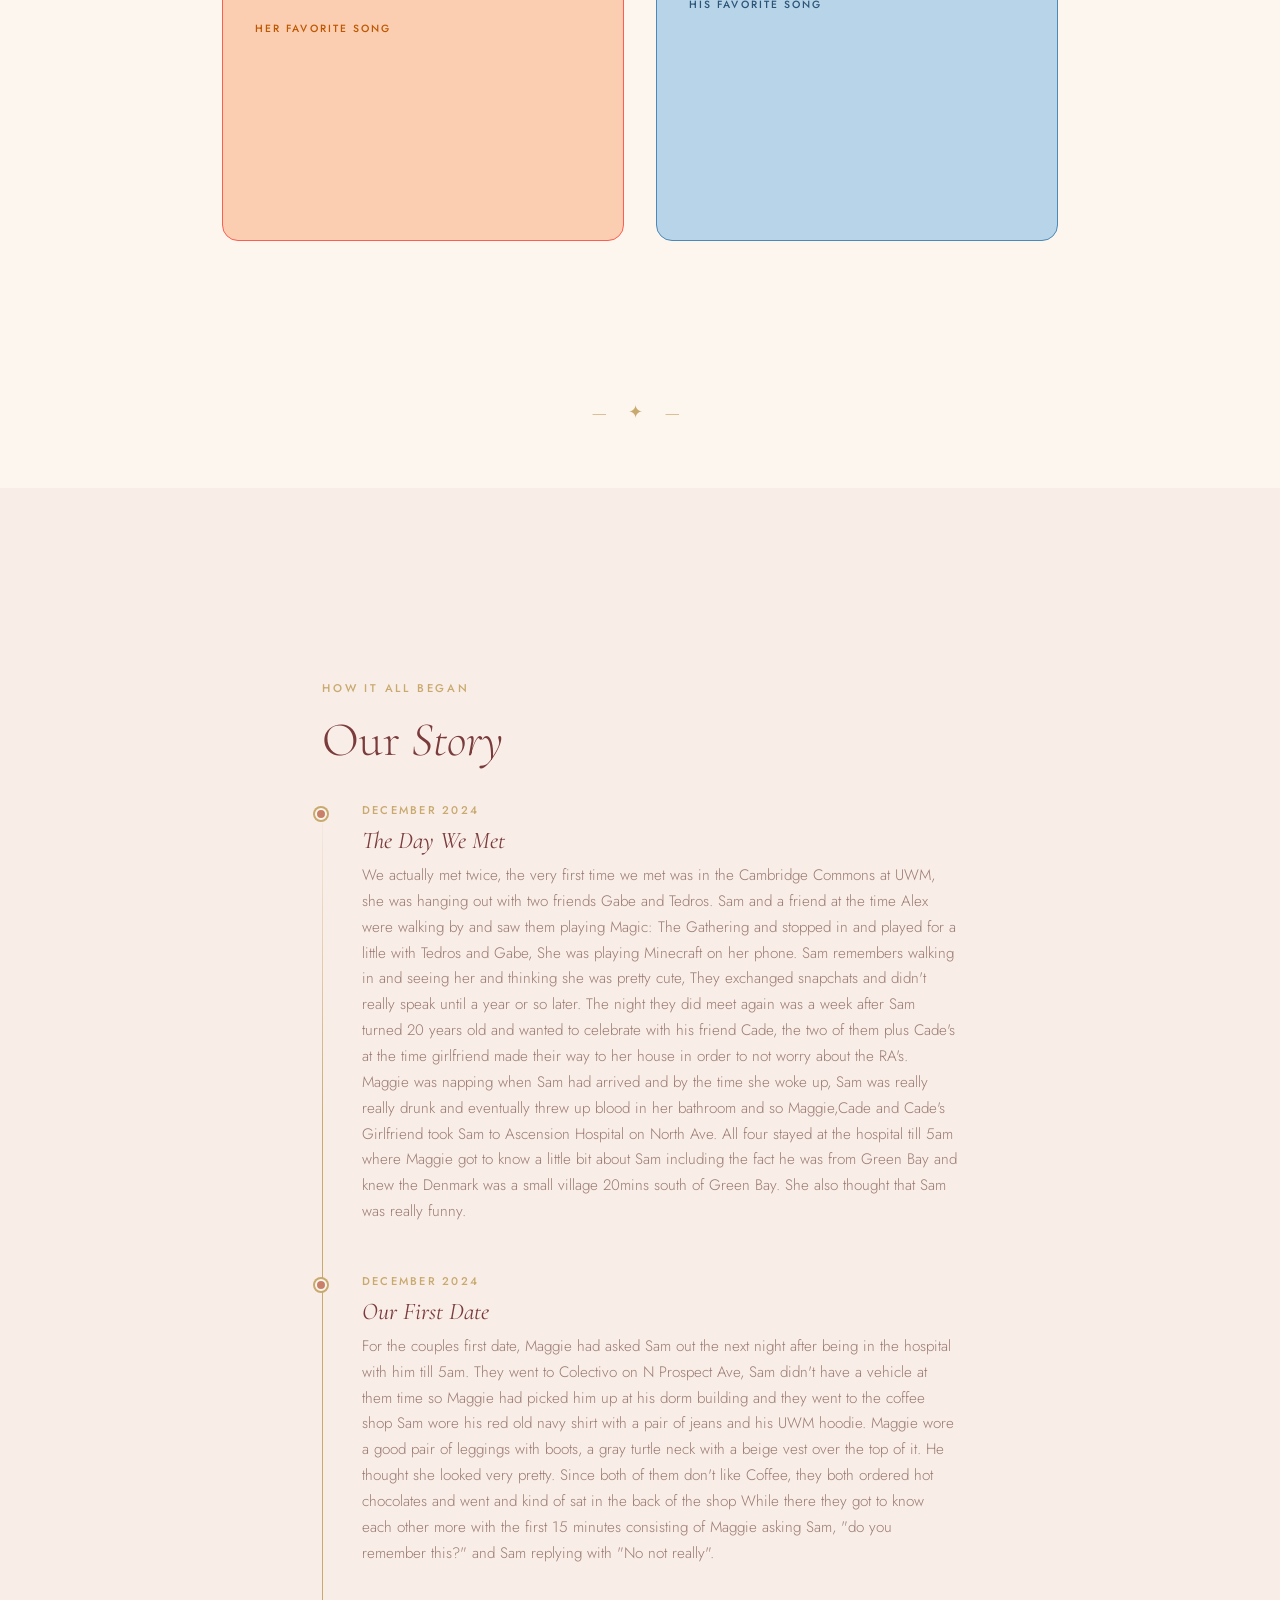
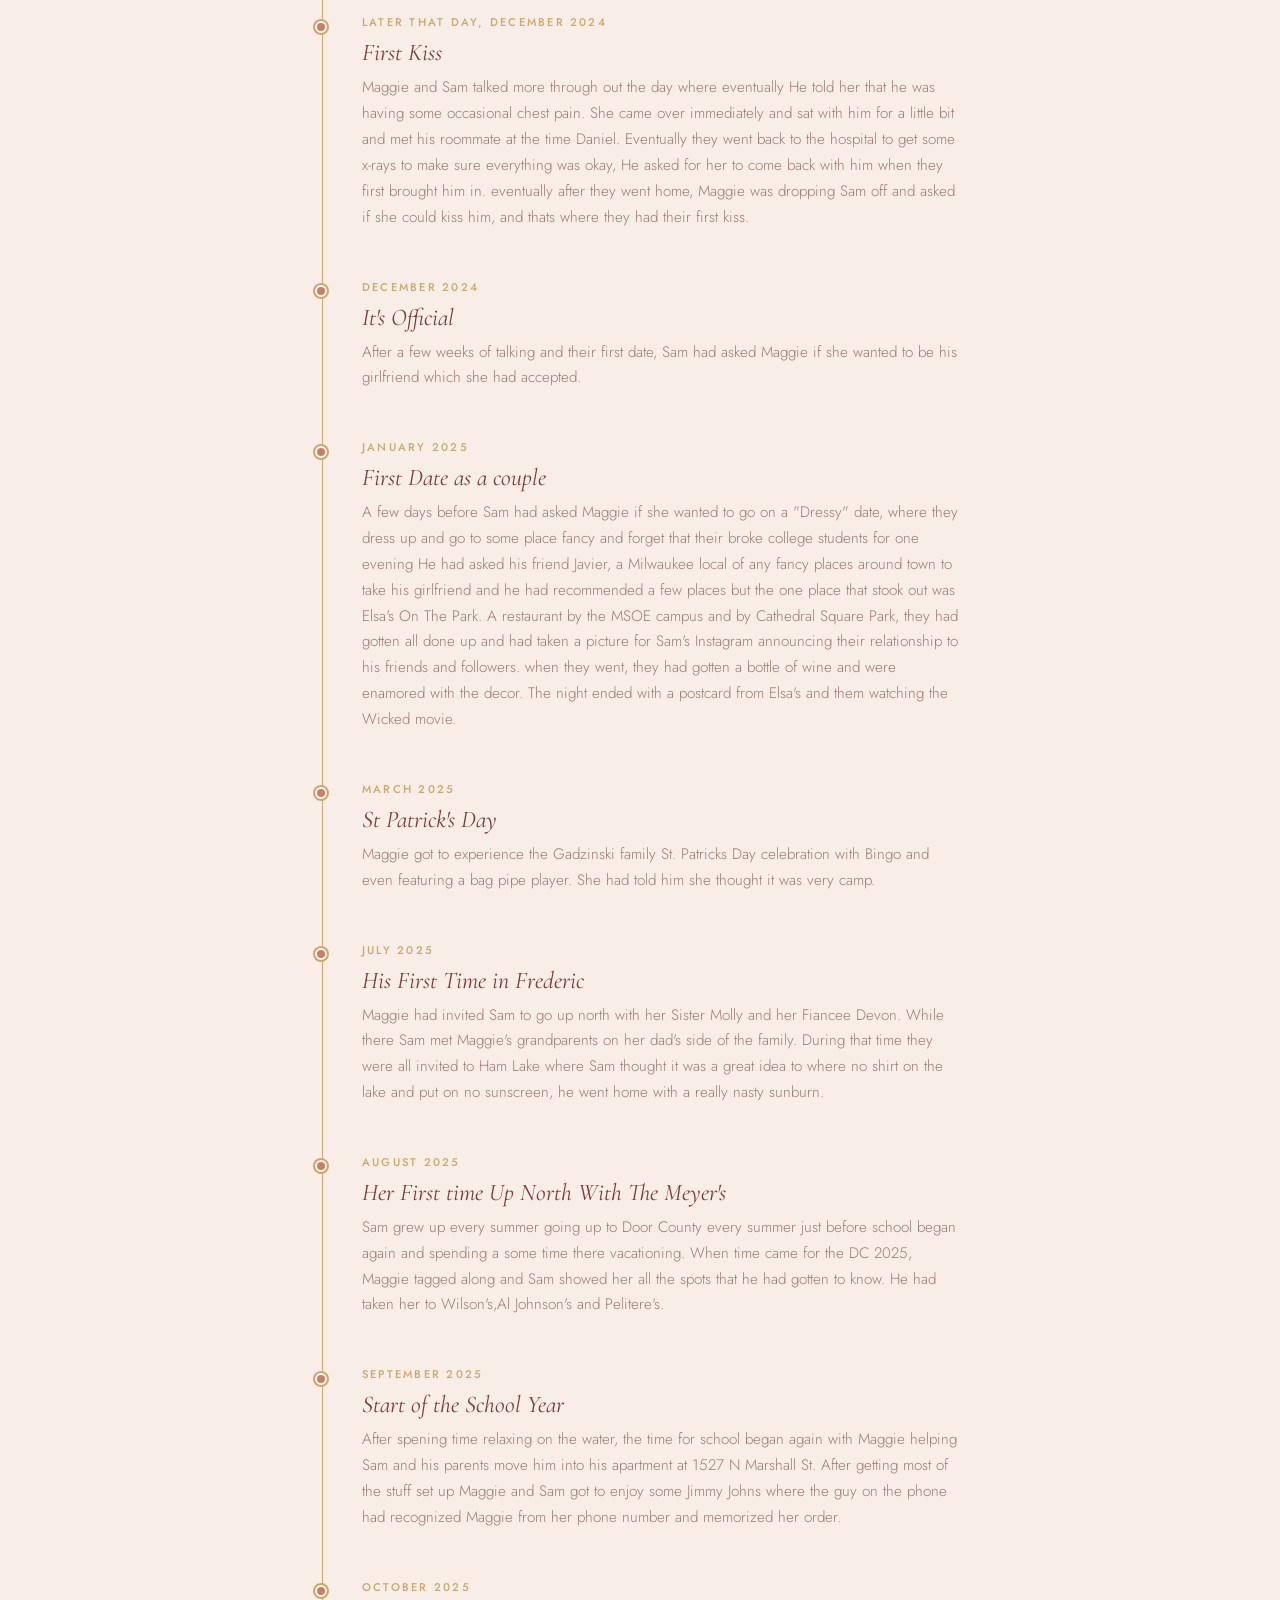
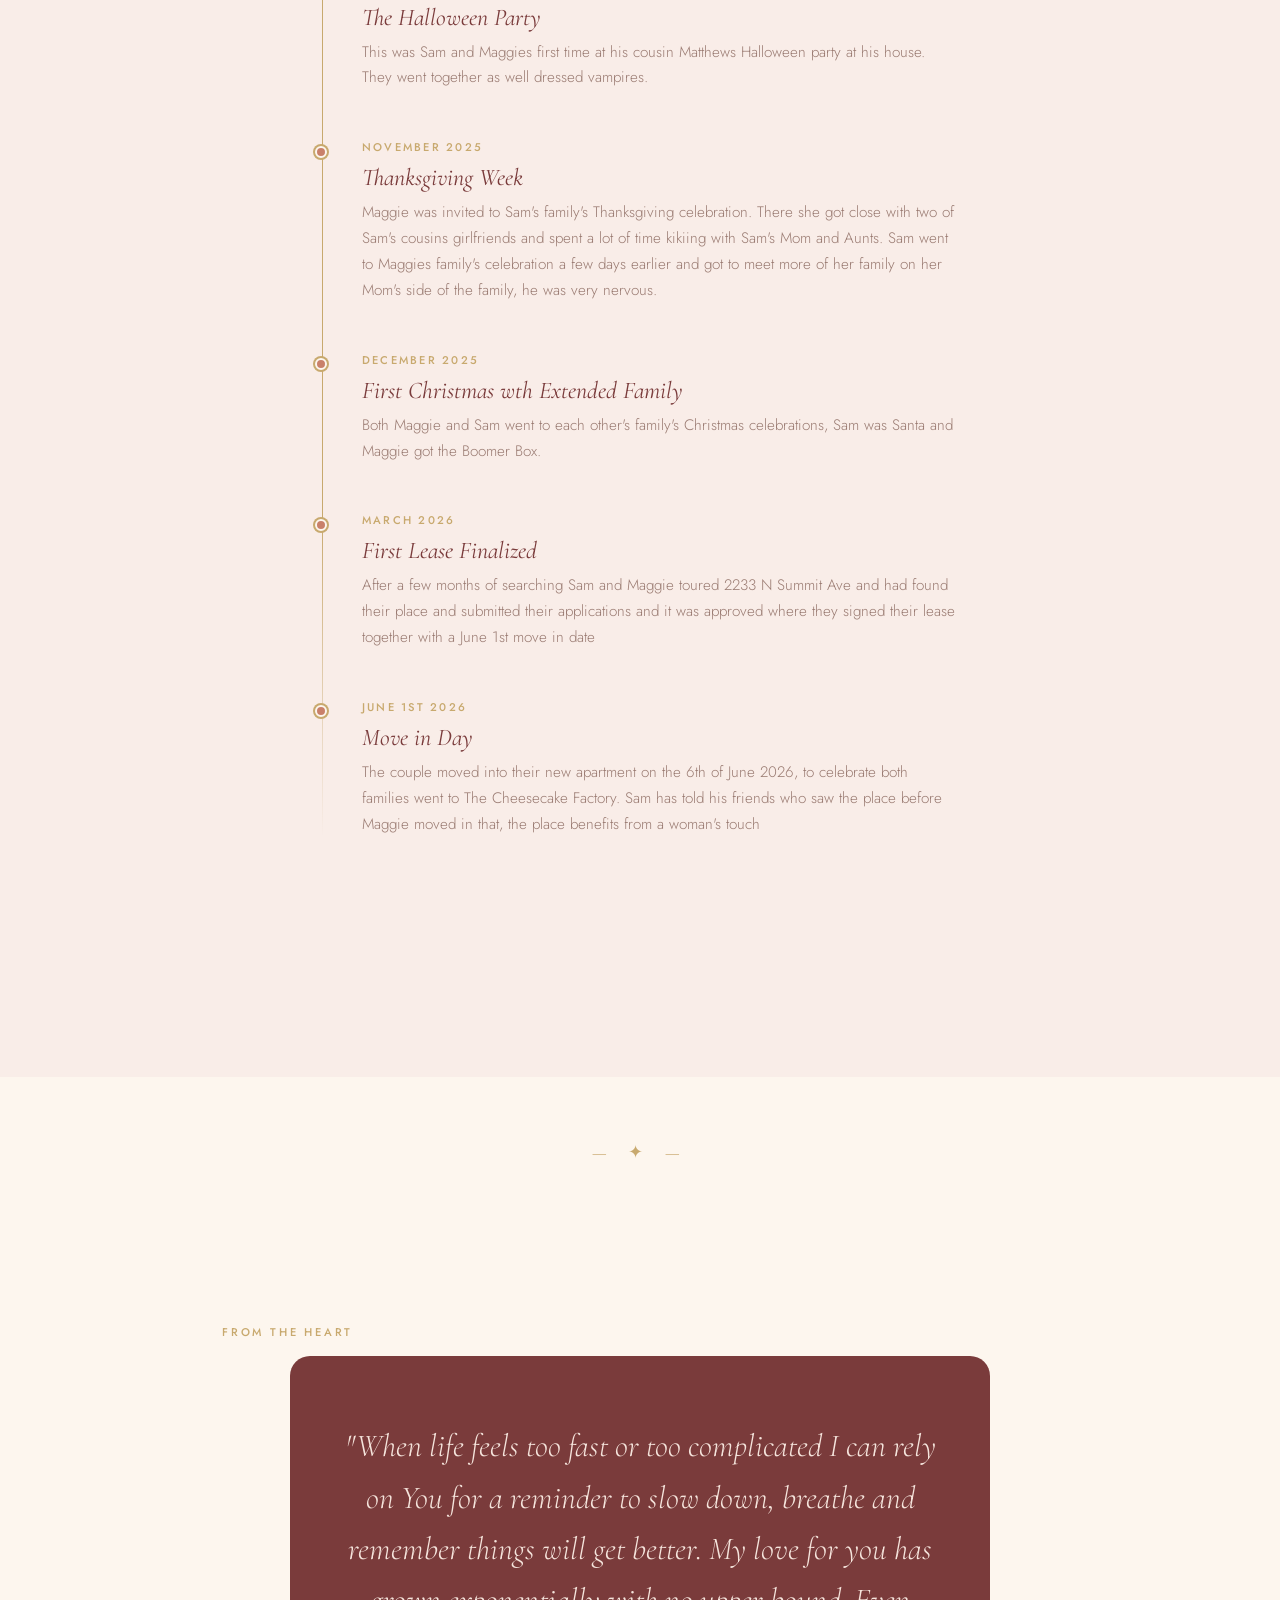
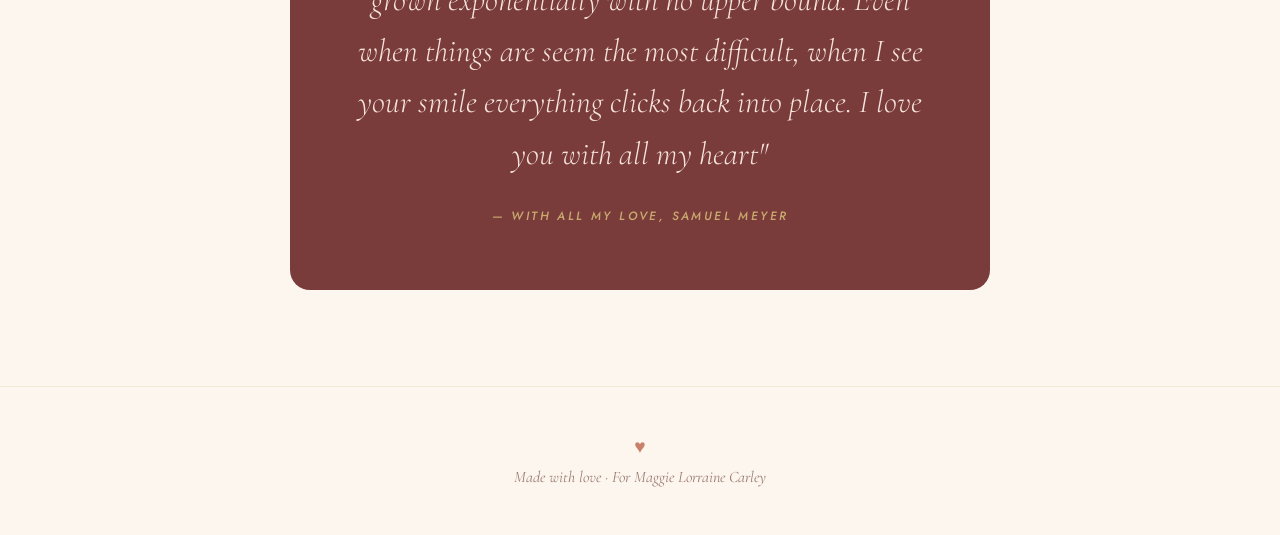
==== commit fb36ae32: "updated the timeline" ====
--- a/index.html
+++ b/index.html
@@ -235,7 +235,7 @@
                     <div class="timeline-dot"></div>
                     <p class="timeline-date">June 1st 2026</p>
                     <h3 class="timeline-heading">Move in Day </h3>
-                    <p class="timeline-body">Event has not happened yet as of writing</p>
+                    <p class="timeline-body">The couple moved into their new apartment on the 6th of June 2026, to celebrate both families went to The Cheesecake Factory. Sam has told his friends who saw the place before Maggie moved in that, the place benefits from a woman's touch</p>
                   </div>
          
               </div>
